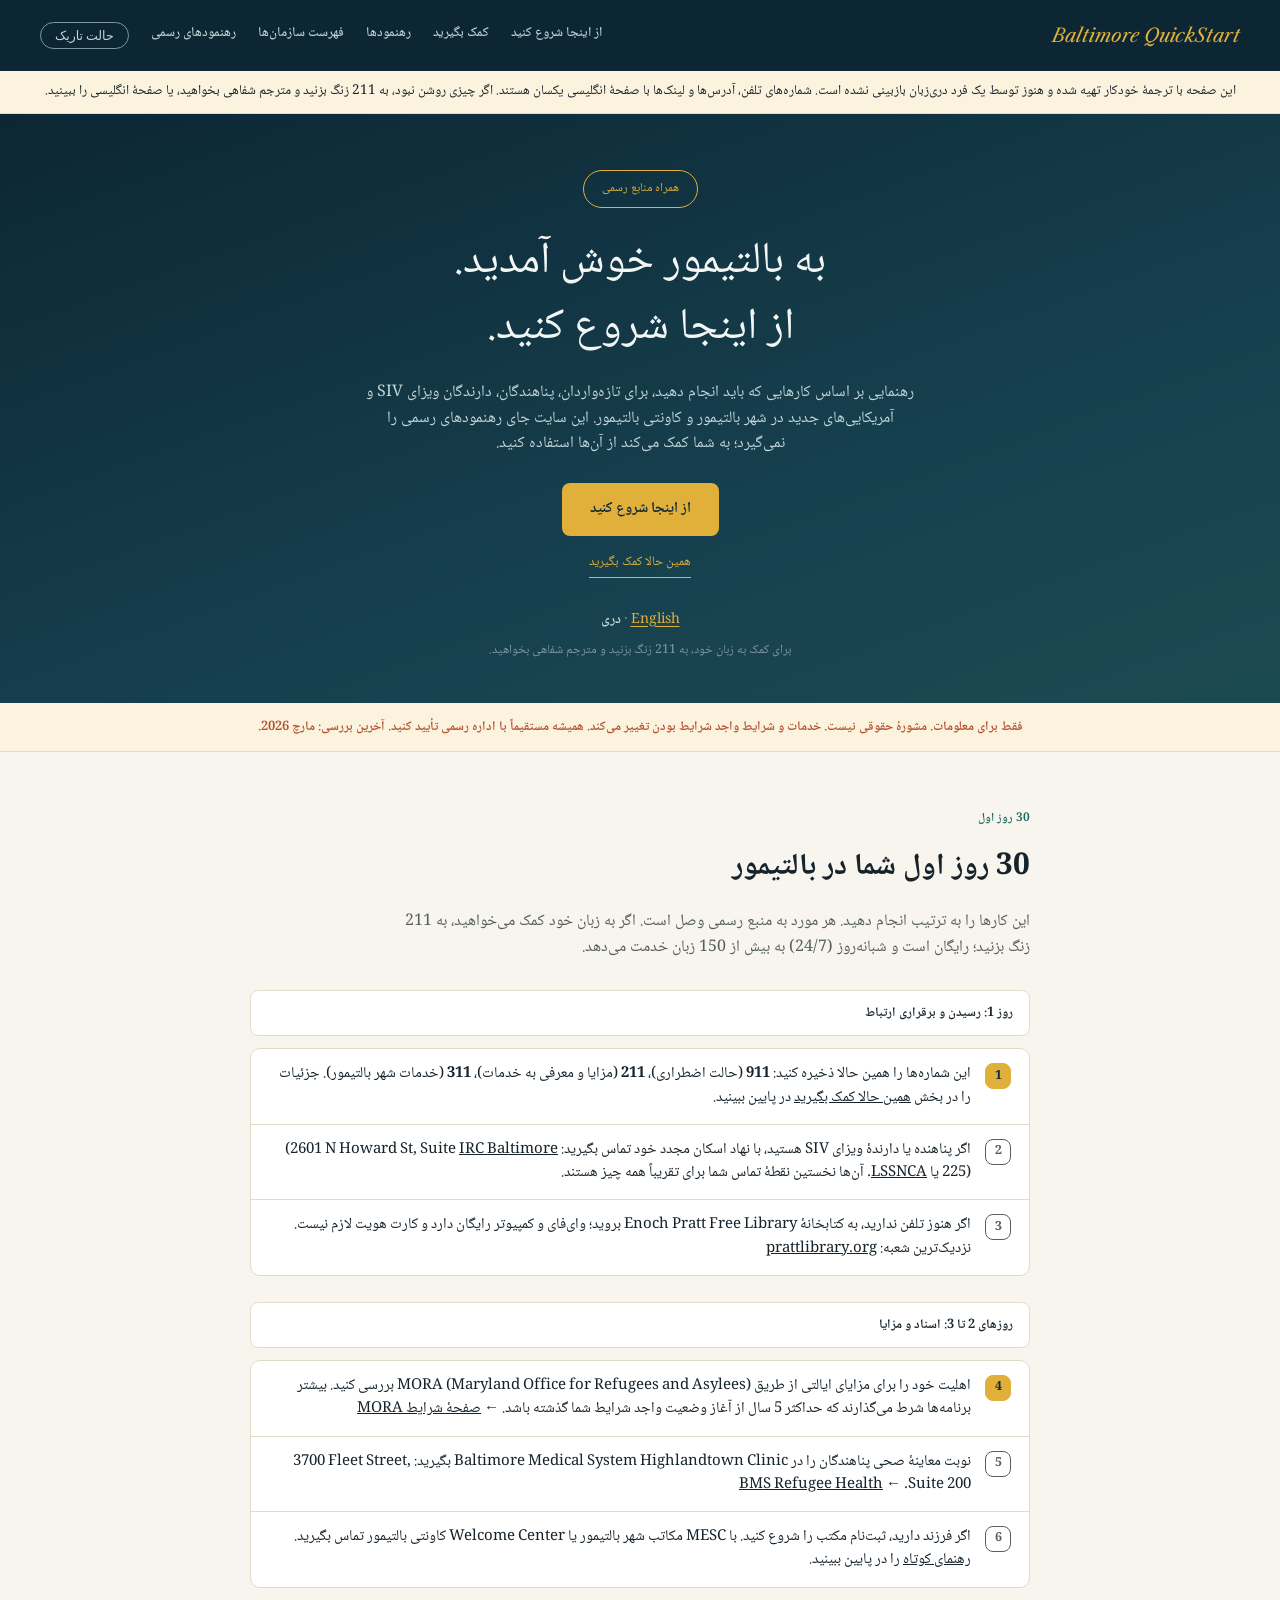
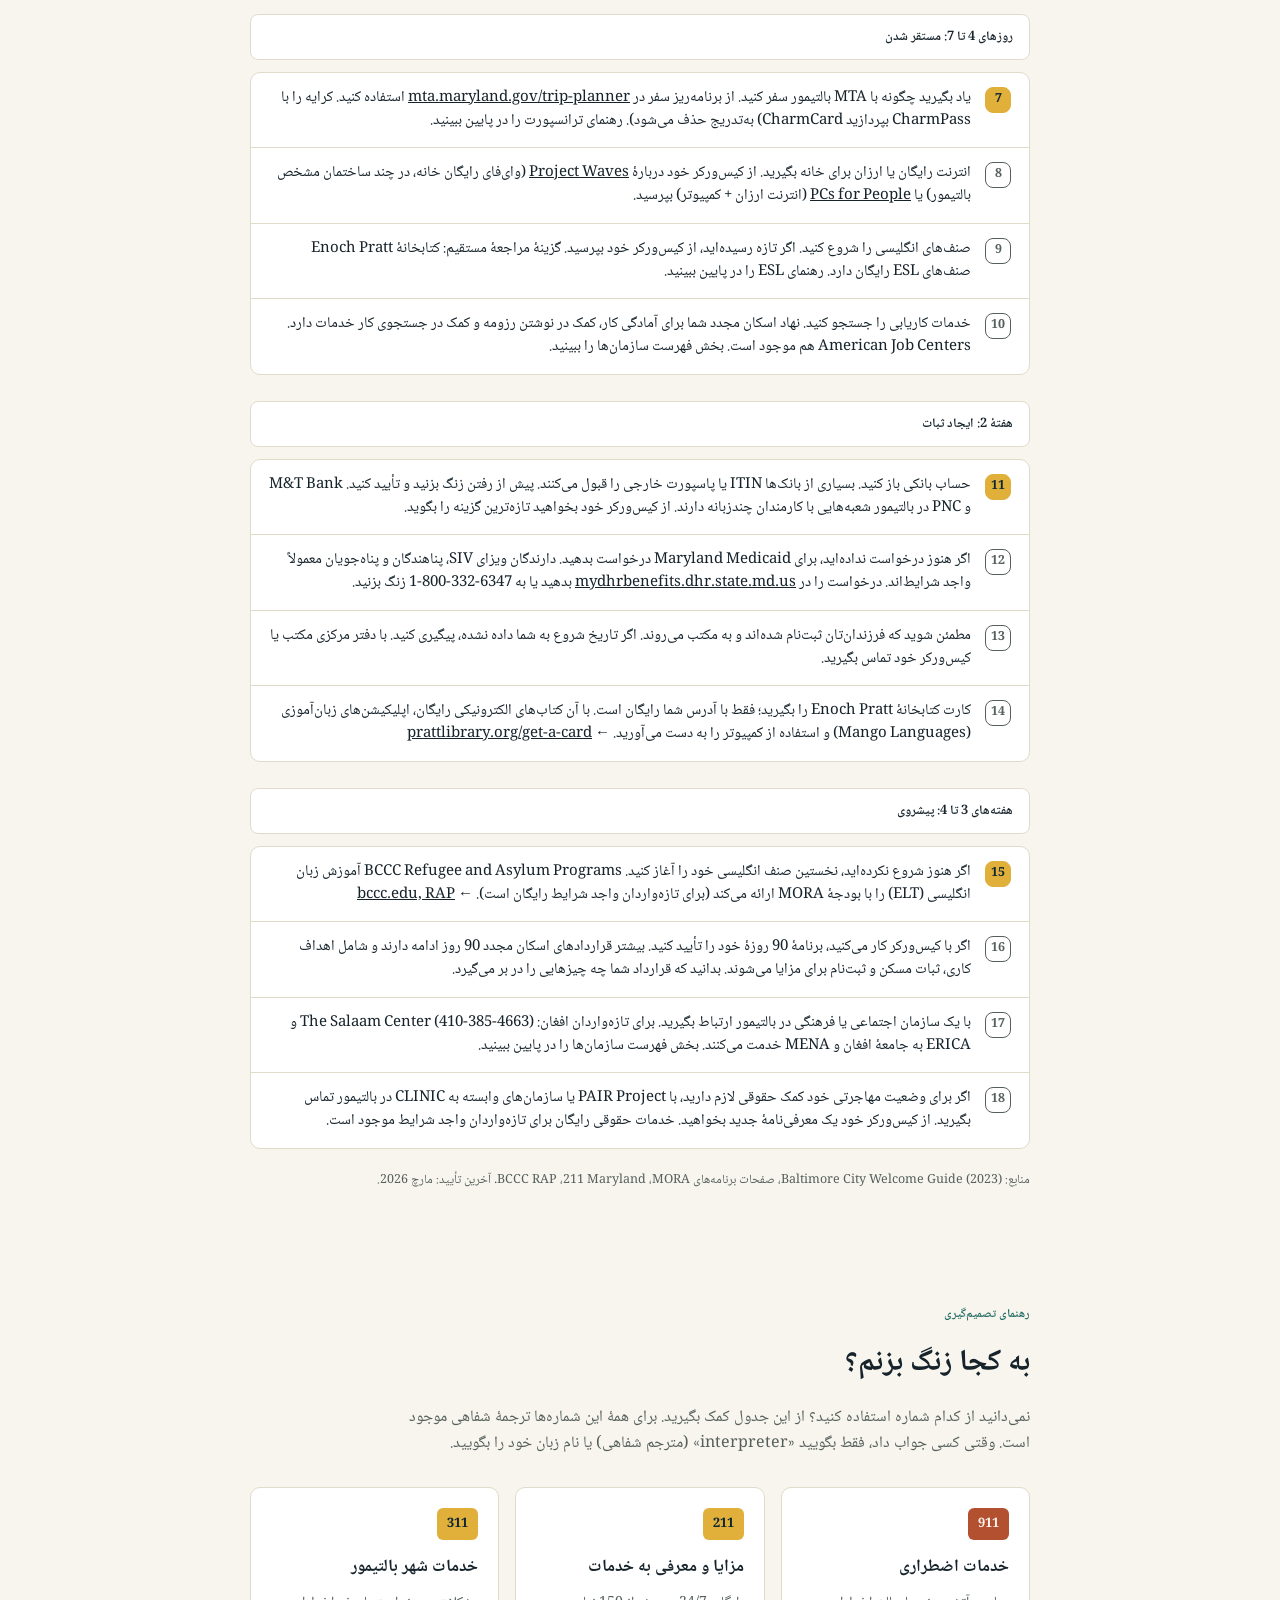
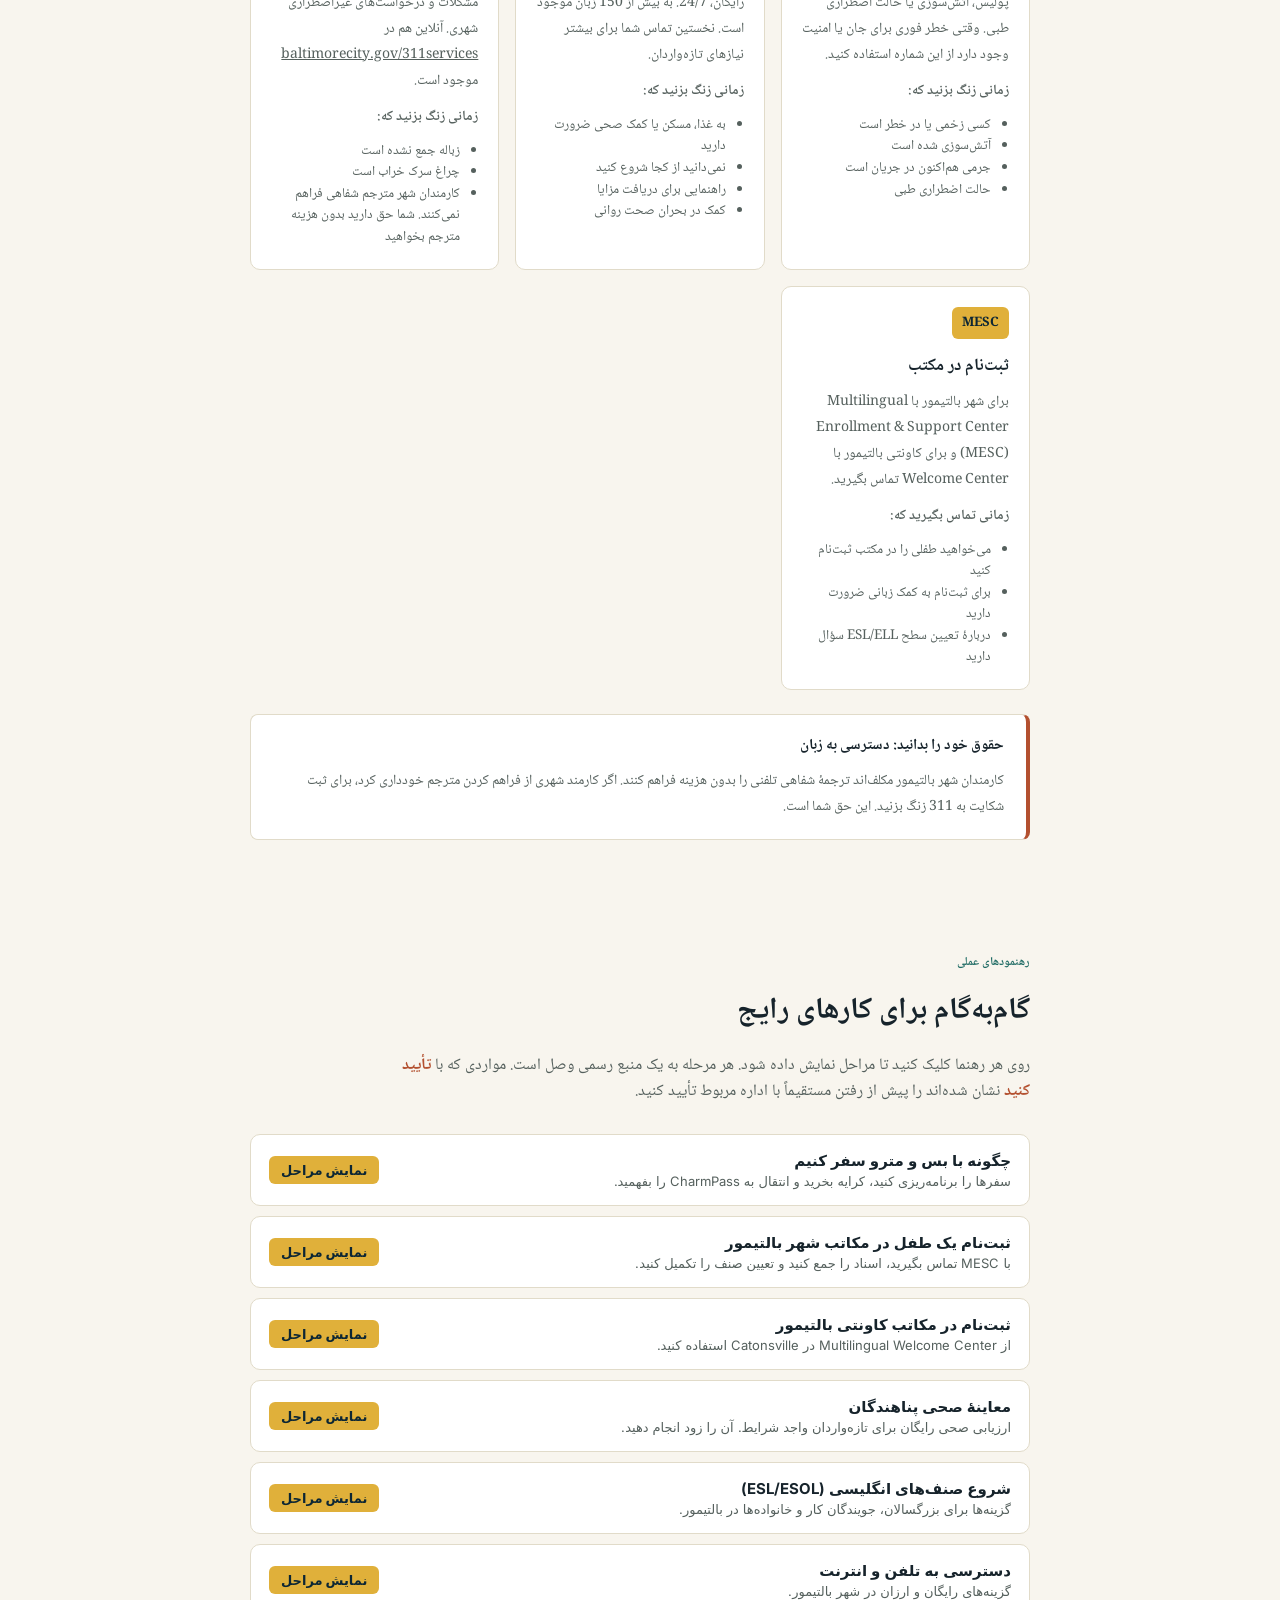
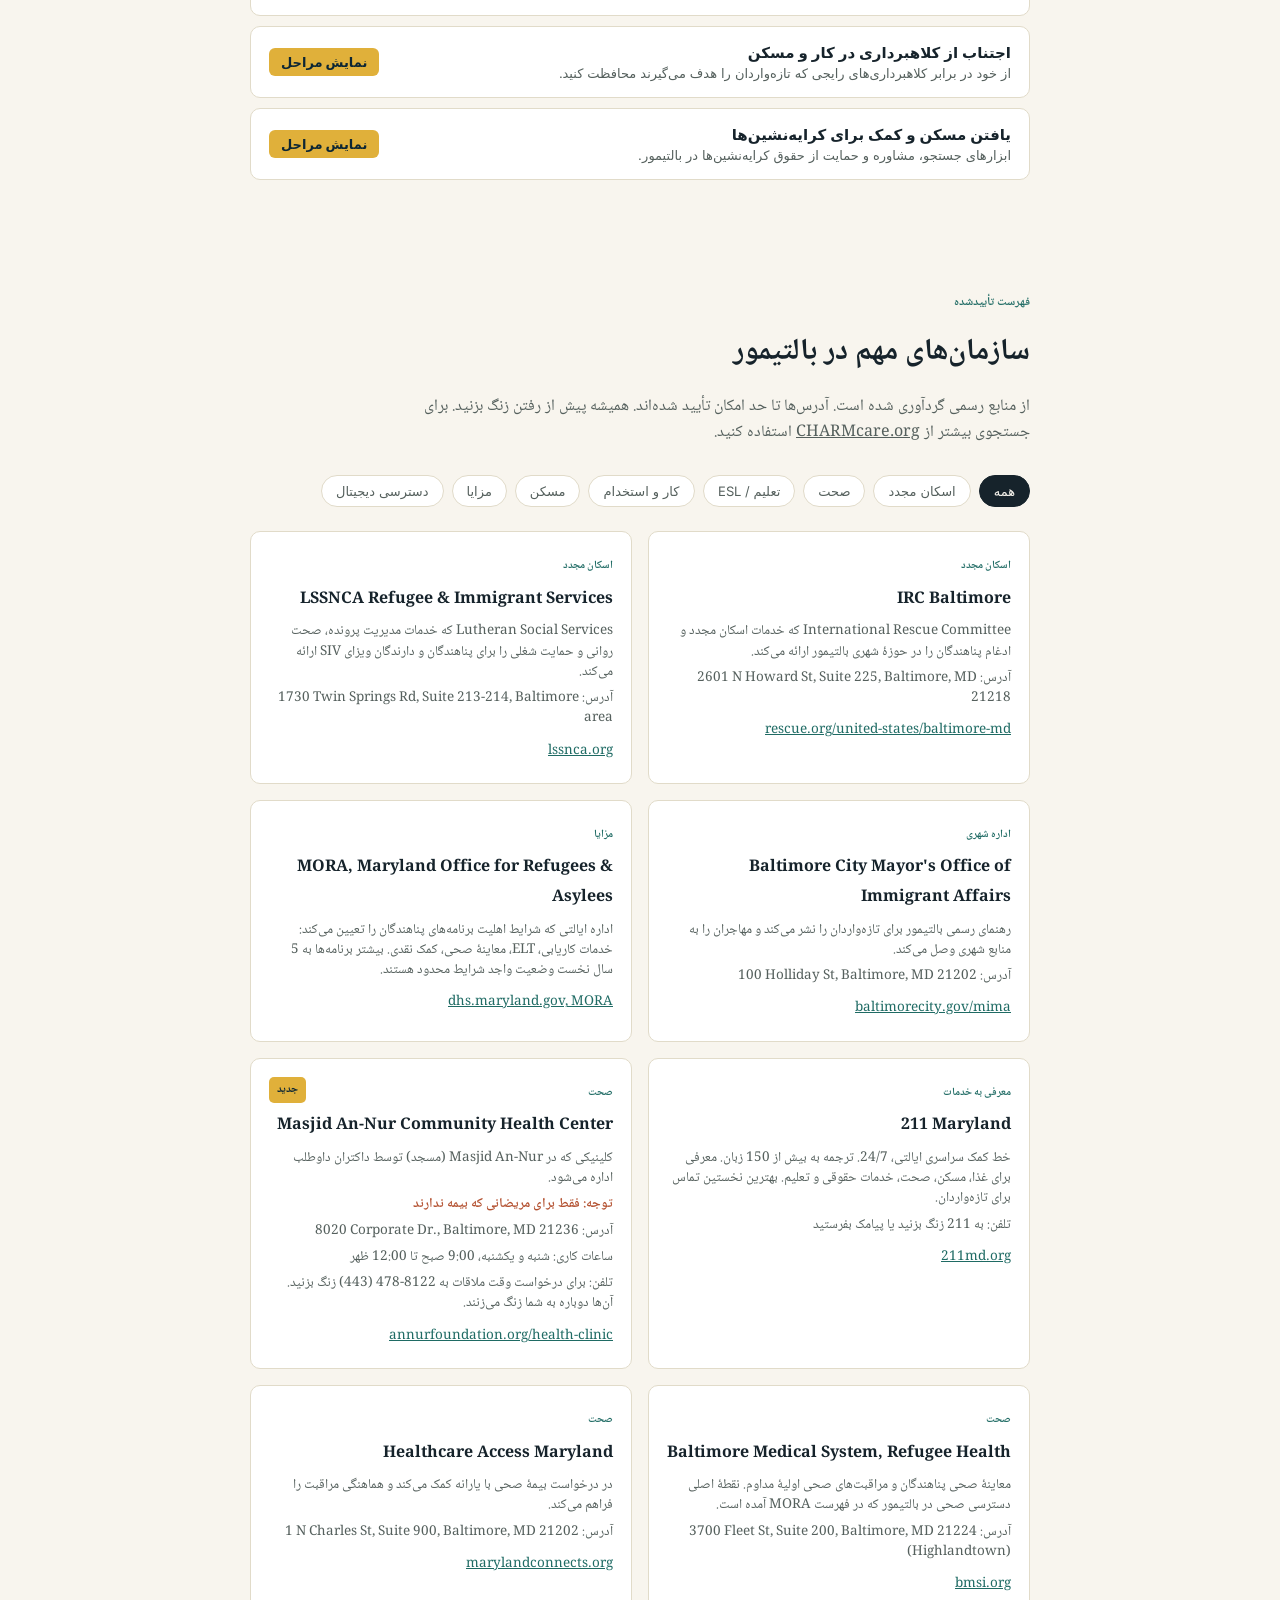
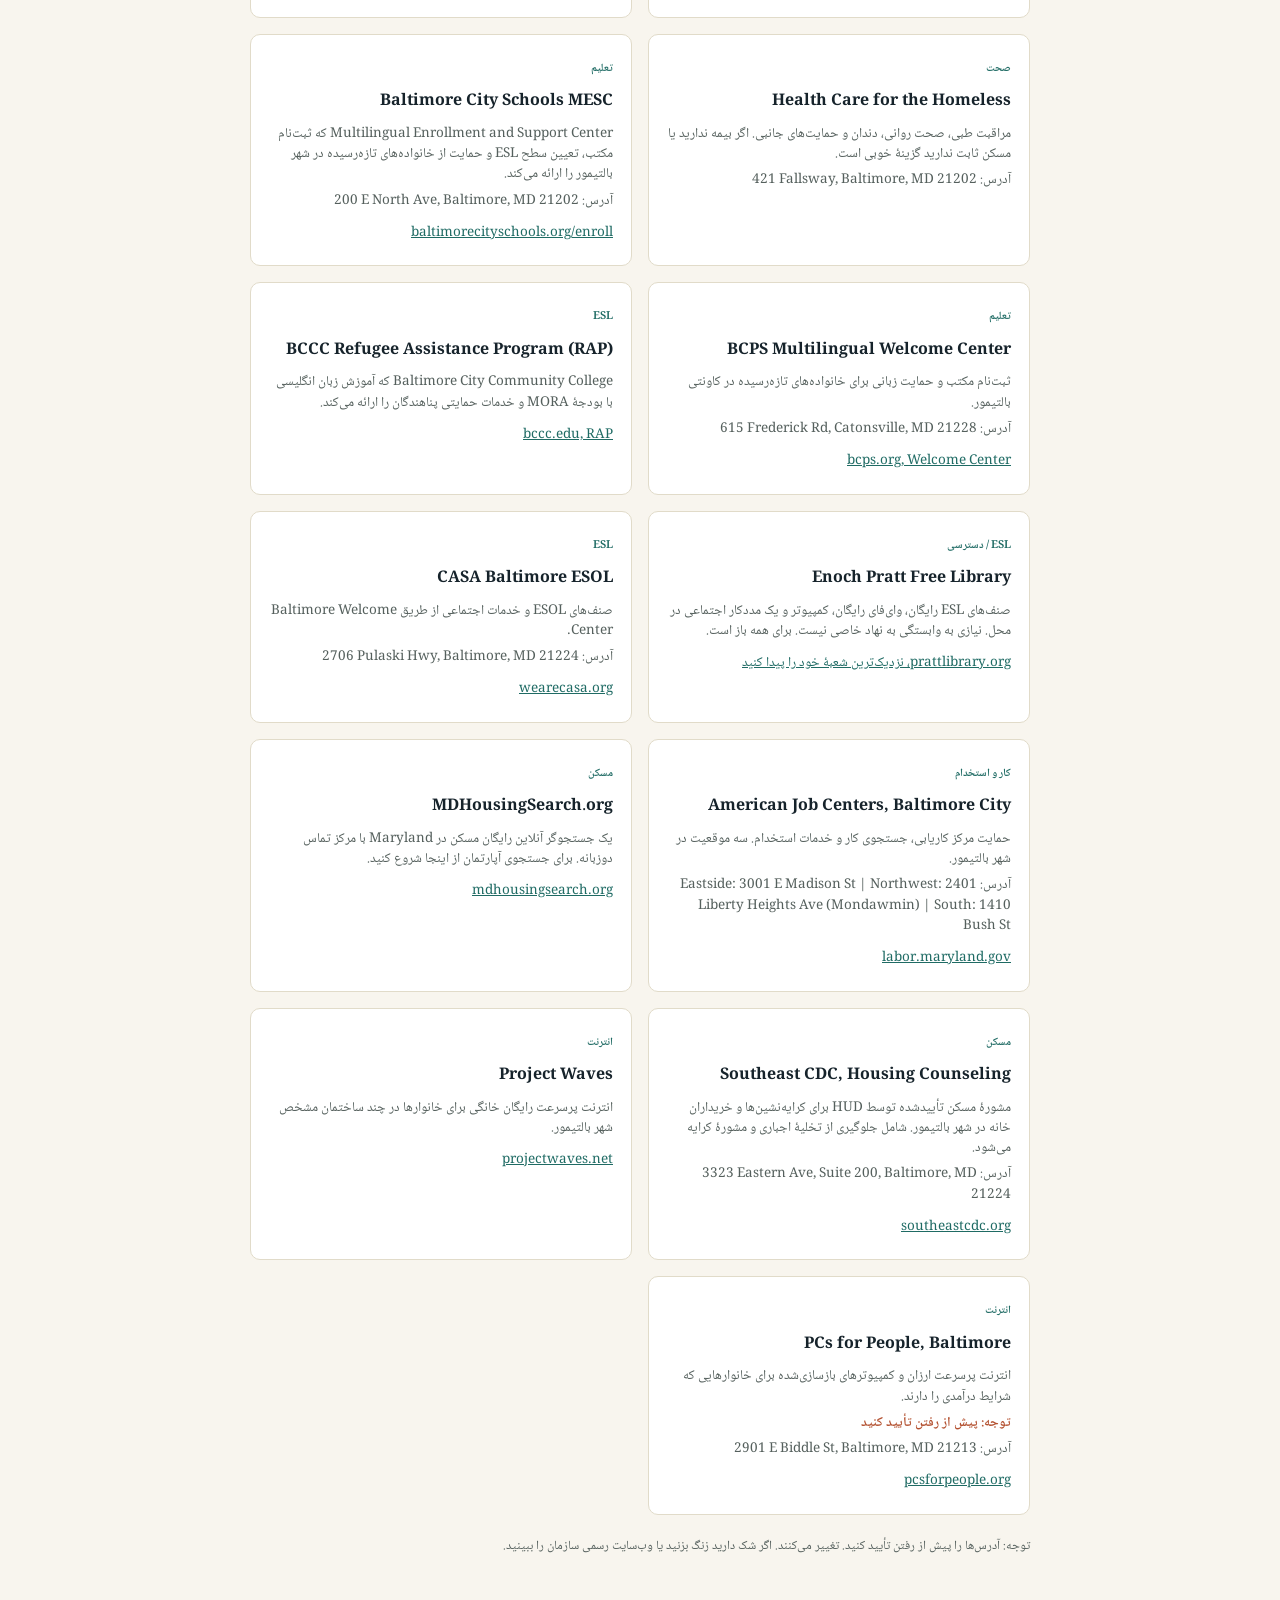
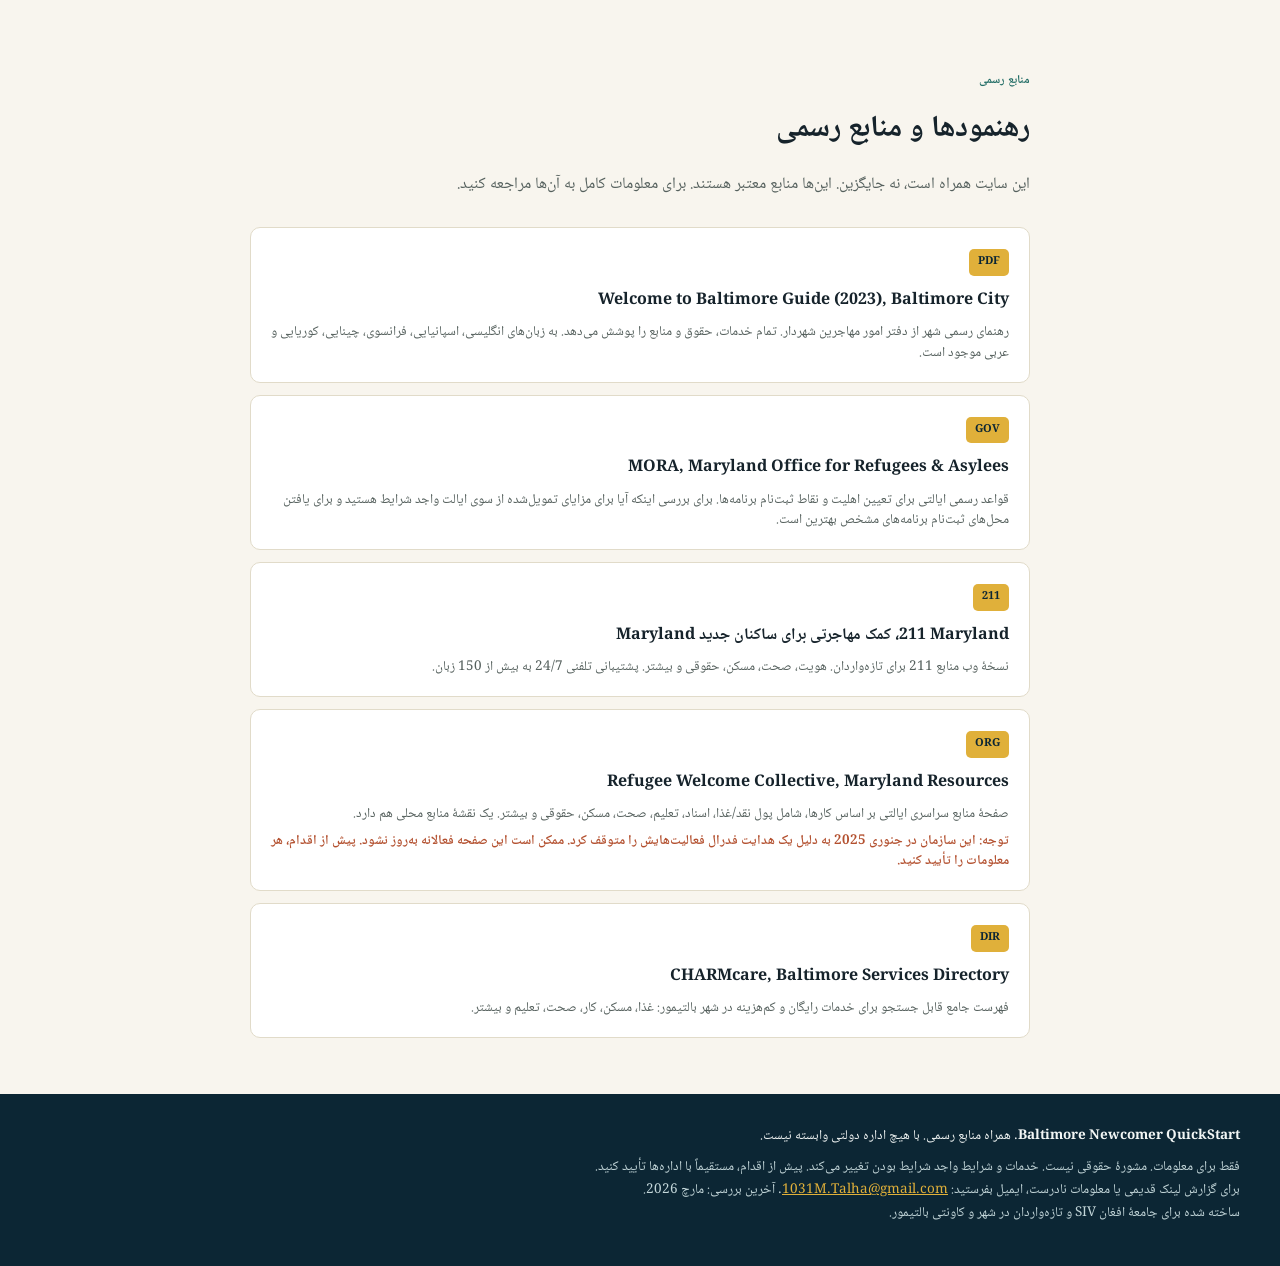
==== fa/index.html @ ac71df2b "Add build-time translation pipeline and Dari (fa) page The live site has had no working language swi" ====
<!DOCTYPE html>

<html data-dark-label="حالت تاریک" data-hide-steps="پنهان کردن مراحل" data-light-label="حالت روشن" data-show-steps="نمایش مراحل" dir="rtl" lang="fa-AF">
<head>
<meta charset="utf-8"/>
<meta content="width=device-width, initial-scale=1" name="viewport"/>
<title>Baltimore Newcomer QuickStart: رهنمای پناهندگان و تازه‌واردان در بالتیمور</title>
<link href="https://fonts.googleapis.com" rel="preconnect"/>
<link crossorigin="" href="https://fonts.gstatic.com" rel="preconnect"/>
<link href="https://fonts.googleapis.com/css2?family=Libre+Caslon+Text:ital@0;1&amp;family=Inter:wght@400;500;600;700&amp;display=swap" rel="stylesheet"/>
<link href="../styles.css" rel="stylesheet"/>
<!-- i18n:alternates:start -->


<!-- i18n:alternates:end -->
<script>
    (function () {
      var stored = localStorage.getItem('theme');
      var theme = stored || (window.matchMedia('(prefers-color-scheme: dark)').matches ? 'dark' : 'light');
      if (theme === 'dark') {
        document.documentElement.setAttribute('data-theme', 'dark');
      }
    })();
  </script>
<link href="https://fonts.googleapis.com/css2?family=Noto+Naskh+Arabic:wght@400;600;700&amp;display=swap" rel="stylesheet"/> <link href="../" hreflang="en" rel="alternate"/>
<link href="../fa/" hreflang="fa-AF" rel="alternate"/></head>
<body>
<header class="site-header">
<a class="brand" href="#top"><bdi dir="ltr">Baltimore QuickStart</bdi></a>
<nav class="site-nav">
<a href="#first-30-days">از اینجا شروع کنید</a>
<a href="#get-help">کمک بگیرید</a>
<a href="#guides">رهنمودها</a>
<a href="#directory">فهرست سازمان‌ها</a>
<a href="#official">رهنمودهای رسمی</a>
<button aria-pressed="false" class="theme-toggle" id="theme-toggle" type="button">حالت تاریک</button>
</nav>
</header><p class="translation-notice" role="note">این صفحه با ترجمهٔ خودکار تهیه شده و هنوز توسط یک فرد دری‌زبان بازبینی نشده است. شماره‌های تلفن، آدرس‌ها و لینک‌ها با صفحهٔ انگلیسی یکسان هستند. اگر چیزی روشن نبود، به <bdi dir="ltr">211</bdi> زنگ بزنید و مترجم شفاهی بخواهید، یا صفحهٔ انگلیسی را ببینید.</p>
<main id="top">
<section class="hero" id="start-here">
<p class="eyebrow-badge">همراه منابع رسمی</p>
<h1>به بالتیمور خوش آمدید.<br/>از اینجا شروع کنید.</h1>
<p class="hero-sub">رهنمایی بر اساس کارهایی که باید انجام دهید، برای تازه‌واردان، پناهندگان، دارندگان ویزای <bdi dir="ltr">SIV</bdi> و آمریکایی‌های جدید در شهر بالتیمور و کاونتی بالتیمور. این سایت جای رهنمودهای رسمی را نمی‌گیرد؛ به شما کمک می‌کند از آن‌ها استفاده کنید.</p>
<a class="cta-primary" href="#first-30-days">از اینجا شروع کنید</a>
<br/>
<a class="cta-link" href="#get-help">همین حالا کمک بگیرید</a>
<!-- i18n:langs:start -->
<p class="hero-langs"><span class="lang-links"><a href="../" hreflang="en" lang="en"><bdi dir="ltr">English</bdi></a> · <span aria-current="true" lang="fa-AF">دری</span></span><br/>برای کمک به زبان خود، به <bdi dir="ltr">211</bdi> زنگ بزنید و مترجم شفاهی بخواهید.</p>
<!-- i18n:langs:end -->
</section>
<p class="disclaimer-bar">فقط برای معلومات. مشورهٔ حقوقی نیست. خدمات و شرایط واجد شرایط بودن تغییر می‌کند. همیشه مستقیماً با اداره رسمی تأیید کنید. آخرین بررسی: مارچ <bdi dir="ltr">2026</bdi>.</p>
<section class="content-section" id="first-30-days">
<p class="eyebrow-label"><bdi dir="ltr">30</bdi> روز اول</p>
<h2><bdi dir="ltr">30</bdi> روز اول شما در بالتیمور</h2>
<p class="section-intro">این کارها را به ترتیب انجام دهید. هر مورد به منبع رسمی وصل است. اگر به زبان خود کمک می‌خواهید، به <bdi dir="ltr">211</bdi> زنگ بزنید؛ رایگان است و شبانه‌روز <bdi dir="ltr">(24/7)</bdi> به بیش از <bdi dir="ltr">150</bdi> زبان خدمت می‌دهد.</p>
<h3 class="day-group">روز <bdi dir="ltr">1</bdi>: رسیدن و برقراری ارتباط</h3>
<ol class="day-list">
<li class="day-item"><span class="day-marker lead"><bdi dir="ltr">1</bdi></span><span class="day-text">این شماره‌ها را همین حالا ذخیره کنید: <strong><bdi dir="ltr">911</bdi></strong> (حالت اضطراری)، <strong><bdi dir="ltr">211</bdi></strong> (مزایا و معرفی به خدمات)، <strong><bdi dir="ltr">311</bdi></strong> (خدمات شهر بالتیمور). جزئیات را در بخش <a href="#get-help">همین حالا کمک بگیرید</a> در پایین ببینید.</span></li>
<li class="day-item"><span class="day-marker"><bdi dir="ltr">2</bdi></span><span class="day-text">اگر پناهنده یا دارندهٔ ویزای <bdi dir="ltr">SIV</bdi> هستید، با نهاد اسکان مجدد خود تماس بگیرید: <a href="https://www.rescue.org/united-states/baltimore-md"><bdi dir="ltr">IRC Baltimore</bdi></a> <bdi dir="ltr">(2601 N Howard St, Suite 225)</bdi> یا <a href="https://lssnca.org/programs/refugee-and-immigrant-services/refugee-immigrant.html"><bdi dir="ltr">LSSNCA</bdi></a>. آن‌ها نخستین نقطهٔ تماس شما برای تقریباً همه چیز هستند.</span></li>
<li class="day-item"><span class="day-marker"><bdi dir="ltr">3</bdi></span><span class="day-text">اگر هنوز تلفن ندارید، به کتابخانهٔ <bdi dir="ltr">Enoch Pratt Free Library</bdi> بروید؛ وای‌فای و کمپیوتر رایگان دارد و کارت هویت لازم نیست. نزدیک‌ترین شعبه: <a href="https://www.prattlibrary.org"><bdi dir="ltr">prattlibrary.org</bdi></a></span></li>
</ol>
<h3 class="day-group">روزهای <bdi dir="ltr">2</bdi> تا <bdi dir="ltr">3</bdi>: اسناد و مزایا</h3>
<ol class="day-list" start="4">
<li class="day-item"><span class="day-marker lead"><bdi dir="ltr">4</bdi></span><span class="day-text">اهلیت خود را برای مزایای ایالتی از طریق <bdi dir="ltr">MORA (Maryland Office for Refugees and Asylees)</bdi> بررسی کنید. بیشتر برنامه‌ها شرط می‌گذارند که حداکثر <bdi dir="ltr">5</bdi> سال از آغاز وضعیت واجد شرایط شما گذشته باشد. ← <a href="https://dhs.maryland.gov/maryland-office-for-refugees-and-asylees/who-is-eligible-for-benefits/">صفحهٔ شرایط <bdi dir="ltr">MORA</bdi></a></span></li>
<li class="day-item"><span class="day-marker"><bdi dir="ltr">5</bdi></span><span class="day-text">نوبت معاینهٔ صحی پناهندگان را در <bdi dir="ltr">Baltimore Medical System Highlandtown Clinic</bdi> بگیرید: <bdi dir="ltr">3700 Fleet Street, Suite 200</bdi>. ← <a href="https://bmsi.org/our-programs/the-refugee-health-program/"><bdi dir="ltr">BMS Refugee Health</bdi></a></span></li>
<li class="day-item"><span class="day-marker"><bdi dir="ltr">6</bdi></span><span class="day-text">اگر فرزند دارید، ثبت‌نام مکتب را شروع کنید. با <bdi dir="ltr">MESC</bdi> مکاتب شهر بالتیمور یا <bdi dir="ltr">Welcome Center</bdi> کاونتی بالتیمور تماس بگیرید. <a href="#guides">رهنمای کوتاه</a> را در پایین ببینید.</span></li>
</ol>
<h3 class="day-group">روزهای <bdi dir="ltr">4</bdi> تا <bdi dir="ltr">7</bdi>: مستقر شدن</h3>
<ol class="day-list" start="7">
<li class="day-item"><span class="day-marker lead"><bdi dir="ltr">7</bdi></span><span class="day-text">یاد بگیرید چگونه با <bdi dir="ltr">MTA</bdi> بالتیمور سفر کنید. از برنامه‌ریز سفر در <a href="https://www.mta.maryland.gov/trip-planner"><bdi dir="ltr">mta.maryland.gov/trip-planner</bdi></a> استفاده کنید. کرایه را با <bdi dir="ltr">CharmPass</bdi> بپردازید <bdi dir="ltr">(CharmCard</bdi> به‌تدریج حذف می‌شود). رهنمای ترانسپورت را در پایین ببینید.</span></li>
<li class="day-item"><span class="day-marker"><bdi dir="ltr">8</bdi></span><span class="day-text">انترنت رایگان یا ارزان برای خانه بگیرید. از کیس‌ورکر خود دربارهٔ <a href="https://www.projectwaves.net"><bdi dir="ltr">Project Waves</bdi></a> (وای‌فای رایگان خانه، در چند ساختمان مشخص بالتیمور) یا <a href="https://www.pcsforpeople.org/locations/baltimore/"><bdi dir="ltr">PCs for People</bdi></a> (انترنت ارزان + کمپیوتر) بپرسید.</span></li>
<li class="day-item"><span class="day-marker"><bdi dir="ltr">9</bdi></span><span class="day-text">صنف‌های انگلیسی را شروع کنید. اگر تازه رسیده‌اید، از کیس‌ورکر خود بپرسید. گزینهٔ مراجعهٔ مستقیم: کتابخانهٔ <bdi dir="ltr">Enoch Pratt</bdi> صنف‌های <bdi dir="ltr">ESL</bdi> رایگان دارد. رهنمای <bdi dir="ltr">ESL</bdi> را در پایین ببینید.</span></li>
<li class="day-item"><span class="day-marker"><bdi dir="ltr">10</bdi></span><span class="day-text">خدمات کاریابی را جستجو کنید. نهاد اسکان مجدد شما برای آمادگی کار، کمک در نوشتن رزومه و کمک در جستجوی کار خدمات دارد. <bdi dir="ltr">American Job Centers</bdi> هم موجود است. بخش فهرست سازمان‌ها را ببینید.</span></li>
</ol>
<h3 class="day-group">هفتهٔ <bdi dir="ltr">2</bdi>: ایجاد ثبات</h3>
<ol class="day-list" start="11">
<li class="day-item"><span class="day-marker lead"><bdi dir="ltr">11</bdi></span><span class="day-text">حساب بانکی باز کنید. بسیاری از بانک‌ها <bdi dir="ltr">ITIN</bdi> یا پاسپورت خارجی را قبول می‌کنند. پیش از رفتن زنگ بزنید و تأیید کنید. <bdi dir="ltr">M&amp;T Bank</bdi> و <bdi dir="ltr">PNC</bdi> در بالتیمور شعبه‌هایی با کارمندان چندزبانه دارند. از کیس‌ورکر خود بخواهید تازه‌ترین گزینه را بگوید.</span></li>
<li class="day-item"><span class="day-marker"><bdi dir="ltr">12</bdi></span><span class="day-text">اگر هنوز درخواست نداده‌اید، برای <bdi dir="ltr">Maryland Medicaid</bdi> درخواست بدهید. دارندگان ویزای <bdi dir="ltr">SIV</bdi>، پناهندگان و پناه‌جویان معمولاً واجد شرایط‌اند. درخواست را در <a href="https://mydhrbenefits.dhr.state.md.us"><bdi dir="ltr">mydhrbenefits.dhr.state.md.us</bdi></a> بدهید یا به <bdi dir="ltr" style="white-space:nowrap">1-800-332-6347</bdi> زنگ بزنید.</span></li>
<li class="day-item"><span class="day-marker"><bdi dir="ltr">13</bdi></span><span class="day-text">مطمئن شوید که فرزندان‌تان ثبت‌نام شده‌اند و به مکتب می‌روند. اگر تاریخ شروع به شما داده نشده، پیگیری کنید. با دفتر مرکزی مکتب یا کیس‌ورکر خود تماس بگیرید.</span></li>
<li class="day-item"><span class="day-marker"><bdi dir="ltr">14</bdi></span><span class="day-text">کارت کتابخانهٔ <bdi dir="ltr">Enoch Pratt</bdi> را بگیرید؛ فقط با آدرس شما رایگان است. با آن کتاب‌های الکترونیکی رایگان، اپلیکیشن‌های زبان‌آموزی <bdi dir="ltr">(Mango Languages)</bdi> و استفاده از کمپیوتر را به دست می‌آورید. ← <a href="https://www.prattlibrary.org/get-a-card"><bdi dir="ltr">prattlibrary.org/get-a-card</bdi></a></span></li>
</ol>
<h3 class="day-group">هفته‌های <bdi dir="ltr">3</bdi> تا <bdi dir="ltr">4</bdi>: پیشروی</h3>
<ol class="day-list" start="15">
<li class="day-item"><span class="day-marker lead"><bdi dir="ltr">15</bdi></span><span class="day-text">اگر هنوز شروع نکرده‌اید، نخستین صنف انگلیسی خود را آغاز کنید. <bdi dir="ltr">BCCC Refugee and Asylum Programs</bdi> آموزش زبان انگلیسی <bdi dir="ltr">(ELT)</bdi> را با بودجهٔ <bdi dir="ltr">MORA</bdi> ارائه می‌کند (برای تازه‌واردان واجد شرایط رایگان است). ← <a href="https://www.bccc.edu/academics/english-language-services-basic-skills/refugee-assistance-program-rap"><bdi dir="ltr">bccc.edu, RAP</bdi></a></span></li>
<li class="day-item"><span class="day-marker"><bdi dir="ltr">16</bdi></span><span class="day-text">اگر با کیس‌ورکر کار می‌کنید، برنامهٔ <bdi dir="ltr">90</bdi> روزهٔ خود را تأیید کنید. بیشتر قراردادهای اسکان مجدد <bdi dir="ltr">90</bdi> روز ادامه دارند و شامل اهداف کاری، ثبات مسکن و ثبت‌نام برای مزایا می‌شوند. بدانید که قرارداد شما چه چیزهایی را در بر می‌گیرد.</span></li>
<li class="day-item"><span class="day-marker"><bdi dir="ltr">17</bdi></span><span class="day-text">با یک سازمان اجتماعی یا فرهنگی در بالتیمور ارتباط بگیرید. برای تازه‌واردان افغان: <bdi dir="ltr">The Salaam Center (410-385-4663)</bdi> و <bdi dir="ltr">ERICA</bdi> به جامعهٔ افغان و <bdi dir="ltr">MENA</bdi> خدمت می‌کنند. بخش فهرست سازمان‌ها را در پایین ببینید.</span></li>
<li class="day-item"><span class="day-marker"><bdi dir="ltr">18</bdi></span><span class="day-text">اگر برای وضعیت مهاجرتی خود کمک حقوقی لازم دارید، با <bdi dir="ltr">PAIR Project</bdi> یا سازمان‌های وابسته به <bdi dir="ltr">CLINIC</bdi> در بالتیمور تماس بگیرید. از کیس‌ورکر خود یک معرفی‌نامهٔ جدید بخواهید. خدمات حقوقی رایگان برای تازه‌واردان واجد شرایط موجود است.</span></li>
</ol>
<p class="section-sources">منابع: <bdi dir="ltr">Baltimore City Welcome Guide (2023)</bdi>، صفحات برنامه‌های <bdi dir="ltr">MORA</bdi>، <bdi dir="ltr">211 Maryland</bdi>، <bdi dir="ltr">BCCC RAP</bdi>. آخرین تأیید: مارچ <bdi dir="ltr">2026</bdi>.</p>
</section>
<section class="content-section" id="get-help">
<p class="eyebrow-label">رهنمای تصمیم‌گیری</p>
<h2>به کجا زنگ بزنم؟</h2>
<p class="section-intro">نمی‌دانید از کدام شماره استفاده کنید؟ از این جدول کمک بگیرید. برای همهٔ این شماره‌ها ترجمهٔ شفاهی موجود است. وقتی کسی جواب داد، فقط بگویید «<bdi dir="ltr">interpreter</bdi>» (مترجم شفاهی) یا نام زبان خود را بگویید.</p>
<div class="decision-grid">
<div class="decision-card urgent">
<span class="decision-number"><bdi dir="ltr">911</bdi></span>
<h3>خدمات اضطراری</h3>
<p>پولیس، آتش‌سوزی یا حالت اضطراری طبی. وقتی خطر فوری برای جان یا امنیت وجود دارد از این شماره استفاده کنید.</p>
<p class="decision-when">زمانی زنگ بزنید که:</p>
<ul>
<li>کسی زخمی یا در خطر است</li>
<li>آتش‌سوزی شده است</li>
<li>جرمی هم‌اکنون در جریان است</li>
<li>حالت اضطراری طبی</li>
</ul>
</div>
<div class="decision-card">
<span class="decision-number"><bdi dir="ltr">211</bdi></span>
<h3>مزایا و معرفی به خدمات</h3>
<p>رایگان، <bdi dir="ltr">24/7</bdi>. به بیش از <bdi dir="ltr">150</bdi> زبان موجود است. نخستین تماس شما برای بیشتر نیازهای تازه‌واردان.</p>
<p class="decision-when">زمانی زنگ بزنید که:</p>
<ul>
<li>به غذا، مسکن یا کمک صحی ضرورت دارید</li>
<li>نمی‌دانید از کجا شروع کنید</li>
<li>راهنمایی برای دریافت مزایا</li>
<li>کمک در بحران صحت روانی</li>
</ul>
</div>
<div class="decision-card">
<span class="decision-number"><bdi dir="ltr">311</bdi></span>
<h3>خدمات شهر بالتیمور</h3>
<p>مشکلات و درخواست‌های غیراضطراری شهری. آنلاین هم در <a href="https://www.baltimorecity.gov/311services"><bdi dir="ltr">baltimorecity.gov/311services</bdi></a> موجود است.</p>
<p class="decision-when">زمانی زنگ بزنید که:</p>
<ul>
<li>زباله جمع نشده است</li>
<li>چراغ سرک خراب است</li>
<li>کارمندان شهر مترجم شفاهی فراهم نمی‌کنند. شما حق دارید بدون هزینه مترجم بخواهید</li>
</ul>
</div>
<div class="decision-card">
<span class="decision-label"><bdi dir="ltr">MESC</bdi></span>
<h3>ثبت‌نام در مکتب</h3>
<p>برای شهر بالتیمور با <bdi dir="ltr">Multilingual Enrollment &amp; Support Center (MESC)</bdi> و برای کاونتی بالتیمور با <bdi dir="ltr">Welcome Center</bdi> تماس بگیرید.</p>
<p class="decision-when">زمانی تماس بگیرید که:</p>
<ul>
<li>می‌خواهید طفلی را در مکتب ثبت‌نام کنید</li>
<li>برای ثبت‌نام به کمک زبانی ضرورت دارید</li>
<li>دربارهٔ تعیین سطح <bdi dir="ltr">ESL/ELL</bdi> سؤال دارید</li>
</ul>
</div>
</div>
<div class="rights-callout">
<h3>حقوق خود را بدانید: دسترسی به زبان</h3>
<p>کارمندان شهر بالتیمور مکلف‌اند ترجمهٔ شفاهی تلفنی را بدون هزینه فراهم کنند. اگر کارمند شهری از فراهم کردن مترجم خودداری کرد، برای ثبت شکایت به <bdi dir="ltr">311</bdi> زنگ بزنید. این حق شما است.</p>
</div>
</section>
<section class="content-section" id="guides">
<p class="eyebrow-label">رهنمودهای عملی</p>
<h2>گام‌به‌گام برای کارهای رایج</h2>
<p class="section-intro">روی هر رهنما کلیک کنید تا مراحل نمایش داده شود. هر مرحله به یک منبع رسمی وصل است. مواردی که با <strong class="verify-flag">تأیید کنید</strong> نشان شده‌اند را پیش از رفتن مستقیماً با اداره مربوط تأیید کنید.</p>
<div class="guide-list">
<div class="guide" data-guide="">
<button class="guide-toggle" type="button">
<span>
<strong>چگونه با بس و مترو سفر کنیم</strong>
<small>سفرها را برنامه‌ریزی کنید، کرایه بخرید و انتقال به <bdi dir="ltr">CharmPass</bdi> را بفهمید.</small>
</span>
<span class="guide-toggle-label">نمایش مراحل</span>
</button>
<ol class="guide-steps">
<li>سفر خود را با <a href="https://www.mta.maryland.gov/trip-planner"><bdi dir="ltr">MTA Trip Planner</bdi></a> در <bdi dir="ltr">mta.maryland.gov/trip-planner</bdi> برنامه‌ریزی کنید. آدرس شروع و پایان را وارد کنید.</li>
<li>با <bdi dir="ltr">CharmPass</bdi> کرایه بپردازید. <bdi dir="ltr">CharmCard</bdi> به‌تدریج حذف می‌شود. <bdi dir="ltr">CharmPass</bdi> را در تلفن خود بارگیری کنید یا از محل‌های ترانسپورتی بخرید. کرایه‌های فعلی را در <a href="https://www.mta.maryland.gov"><bdi dir="ltr">mta.maryland.gov</bdi></a> <strong class="verify-flag">تأیید کنید</strong>.</li>
<li>اگر برای استفاده از اپلیکیشن کمک می‌خواهید، در یکی از شعبه‌های کتابخانهٔ <bdi dir="ltr">Enoch Pratt</bdi> بپرسید. کارمندان می‌توانند کمک کنند.</li>
<li>برای نیازهای دسترسی یا خدمات ترانسپورتی ویژهٔ معلولین، از طریق وب‌سایت‌شان مستقیماً با <bdi dir="ltr">MTA</bdi> تماس بگیرید.</li>
</ol>
</div>
<div class="guide" data-guide="">
<button class="guide-toggle" type="button">
<span>
<strong>ثبت‌نام یک طفل در مکاتب شهر بالتیمور</strong>
<small>با <bdi dir="ltr">MESC</bdi> تماس بگیرید، اسناد را جمع کنید و تعیین صنف را تکمیل کنید.</small>
</span>
<span class="guide-toggle-label">نمایش مراحل</span>
</button>
<ol class="guide-steps">
<li>به <bdi dir="ltr">Multilingual Enrollment and Support Center (MESC)</bdi> در <bdi dir="ltr">200 E North Ave, Baltimore, MD 21202</bdi> بروید. یا آنلاین شروع کنید: <a href="https://www.baltimorecityschools.org/enroll"><bdi dir="ltr">baltimorecityschools.org/enroll</bdi></a></li>
<li>همراه بیاورید: سند آدرس، سند سن (شهادت‌نامهٔ تولد یا پاسپورت)، سوابق واکسین و هر سابقهٔ تحصیلی قبلی. پیش از رفتن، فهرست فعلی اسناد لازم را <strong class="verify-flag">تأیید کنید</strong>.</li>
<li>اگر زبان مادری طفل شما انگلیسی نیست، او ارزیابی <bdi dir="ltr">ESL</bdi> می‌شود.</li>
<li>اگر مطمئن نیستید آدرس شما به کدام مکتب تعلق دارد، کارمندان <bdi dir="ltr">MESC</bdi> کمک می‌کنند. ترجمهٔ شفاهی موجود است.</li>
</ol>
</div>
<div class="guide" data-guide="">
<button class="guide-toggle" type="button">
<span>
<strong>ثبت‌نام در مکاتب کاونتی بالتیمور</strong>
<small>از <bdi dir="ltr">Multilingual Welcome Center</bdi> در <bdi dir="ltr">Catonsville</bdi> استفاده کنید.</small>
</span>
<span class="guide-toggle-label">نمایش مراحل</span>
</button>
<ol class="guide-steps">
<li>با <bdi dir="ltr">Baltimore County Multilingual Welcome Center</bdi> در <bdi dir="ltr">615 Frederick Rd, Catonsville, MD 21228</bdi> تماس بگیرید. ← <a href="https://www.bcps.org/curriculum/programsandoptions/multilingual_achievement/welcome_center">صفحهٔ <bdi dir="ltr">BCPS Welcome Center</bdi></a></li>
<li>وقت ملاقات بگیرید. ممکن است بدون وقت قبلی پذیرفته نشوید. ساعات کاری فعلی را <strong class="verify-flag">تأیید کنید</strong>.</li>
<li>همراه بیاورید: سند آدرس، سند سن، سوابق واکسین، سوابق تحصیلی قبلی.</li>
<li>برای تعیین صنف، ارزیابی انکشاف زبان انگلیسی انجام می‌شود.</li>
</ol>
</div>
<div class="guide" data-guide="">
<button class="guide-toggle" type="button">
<span>
<strong>معاینهٔ صحی پناهندگان</strong>
<small>ارزیابی صحی رایگان برای تازه‌واردان واجد شرایط. آن را زود انجام دهید.</small>
</span>
<span class="guide-toggle-label">نمایش مراحل</span>
</button>
<ol class="guide-steps">
<li>چه کسانی واجد شرایط‌اند: پناهندگان، پناه‌جویان، دارندگان ویزای <bdi dir="ltr">SIV</bdi>، پارول‌گیرندگان بشردوستانهٔ افغان و اوکراینی، ورودی‌های کوبایی/هایتی؛ <a href="https://dhs.maryland.gov/maryland-office-for-refugees-and-asylees/who-is-eligible-for-benefits/">صفحهٔ شرایط <bdi dir="ltr">MORA</bdi></a> را ببینید.</li>
<li>به <bdi dir="ltr">Baltimore Medical System, Highlandtown Healthy Living Center, 3700 Fleet Street, Suite 200, Baltimore, MD 21224</bdi> بروید.</li>
<li>برای گرفتن نوبت پیش از رفتن تماس بگیرید: <a href="https://bmsi.org/our-programs/the-refugee-health-program/"><bdi dir="ltr">bmsi.org</bdi></a>. شمارهٔ تلفن و ساعات کاری فعلی را <strong class="verify-flag">تأیید کنید</strong>.</li>
<li>اسناد مهاجرتی و هر سابقهٔ طبی که دارید را همراه بیاورید.</li>
<li>پس از معاینه، کلینیک می‌تواند شما را به مراقبت‌های صحی اولیهٔ مداوم وصل کند.</li>
<li>اگر بیمهٔ صحی خود را از دست داده‌اید، ممکن است <bdi dir="ltr">Masjid An-Nur Community Health Center</bdi> بتواند کمک کند (فقط برای مریضانی که بیمه ندارند). به <bdi dir="ltr" style="white-space:nowrap">(443) 478-8122</bdi> زنگ بزنید. ← <a href="https://annurfoundation.org/health-clinic"><bdi dir="ltr">annurfoundation.org/health-clinic</bdi></a></li>
</ol>
</div>
<div class="guide" data-guide="">
<button class="guide-toggle" type="button">
<span>
<strong>شروع صنف‌های انگلیسی <bdi dir="ltr">(ESL/ESOL)</bdi></strong>
<small>گزینه‌ها برای بزرگسالان، جویندگان کار و خانواده‌ها در بالتیمور.</small>
</span>
<span class="guide-toggle-label">نمایش مراحل</span>
</button>
<ol class="guide-steps">
<li>اگر پناهندهٔ تازه‌رسیده هستید: نخست از کیس‌ورکر خود بپرسید. آن‌ها می‌توانند شما را بدون هزینه در آموزش زبان انگلیسی <bdi dir="ltr">(ELT)</bdi> با بودجهٔ <bdi dir="ltr">MORA</bdi> ثبت‌نام کنند.</li>
<li><bdi dir="ltr">BCCC Refugee Assistance Program (RAP): Baltimore City Community College</bdi> برای پناهندگان صنف‌های <bdi dir="ltr">ESL</bdi> دارد. ← <a href="https://www.bccc.edu/academics/english-language-services-basic-skills/refugee-assistance-program-rap">صفحهٔ <bdi dir="ltr">BCCC RAP</bdi></a></li>
<li>کتابخانهٔ <bdi dir="ltr">Enoch Pratt</bdi>: صنف‌های <bdi dir="ltr">ESL</bdi> رایگان در بعضی شعبه‌ها، بدون نیاز به کیس‌ورکر. ← <a href="https://www.prattlibrary.org"><bdi dir="ltr">prattlibrary.org</bdi></a></li>
<li><bdi dir="ltr">CASA Baltimore</bdi>: صنف‌های <bdi dir="ltr">ESOL</bdi>، <bdi dir="ltr">2706 Pulaski Hwy</bdi>. ← <a href="https://wearecasa.org/esol-classes-in-baltimore/"><bdi dir="ltr">wearecasa.org</bdi></a></li>
<li><bdi dir="ltr">CCBC</bdi> (کاونتی بالتیمور): آموزش مداوم <bdi dir="ltr">ESOL</bdi>. ← <a href="https://www.ccbcmd.edu/Programs-and-Courses/Continuing-Education/Adult-Education/ESOL/index.html">صفحهٔ <bdi dir="ltr">CCBC ESOL</bdi></a></li>
</ol>
</div>
<div class="guide" data-guide="">
<button class="guide-toggle" type="button">
<span>
<strong>دسترسی به تلفن و انترنت</strong>
<small>گزینه‌های رایگان و ارزان در شهر بالتیمور.</small>
</span>
<span class="guide-toggle-label">نمایش مراحل</span>
</button>
<ol class="guide-steps">
<li>وای‌فای رایگان خانه: <bdi dir="ltr">Project Waves</bdi> در چند ساختمان مشخص شهر بالتیمور انترنت پرسرعت رایگان ارائه می‌کند. از کیس‌ورکر یا مدیر ساختمان خود بپرسید. ← <a href="https://www.projectwaves.net/waves-home-internet"><bdi dir="ltr">Project Waves</bdi></a></li>
<li>انترنت ارزان + کمپیوتر: <bdi dir="ltr">PCs for People</bdi>، <bdi dir="ltr">2901 E Biddle St, Baltimore</bdi>. ساعات مراجعهٔ مستقیم فعلی را <strong class="verify-flag">تأیید کنید</strong>. ← <a href="https://www.pcsforpeople.org/locations/baltimore/"><bdi dir="ltr">PCs for People</bdi></a></li>
<li>وای‌فای + کمپیوتر رایگان همین حالا: هر شعبهٔ کتابخانهٔ <bdi dir="ltr">Enoch Pratt Free Library</bdi>. برای وای‌فای کارت هویت لازم نیست. ← <a href="https://www.prattlibrary.org"><bdi dir="ltr">prattlibrary.org</bdi></a></li>
<li>از نهاد اسکان مجدد خود دربارهٔ <bdi dir="ltr">Lifeline</bdi> بپرسید؛ این یک برنامهٔ فدرال برای پلان‌های تلفن افراد کم‌درآمد است.</li>
</ol>
</div>
<div class="guide" data-guide="">
<button class="guide-toggle" type="button">
<span>
<strong>اجتناب از کلاهبرداری در کار و مسکن</strong>
<small>از خود در برابر کلاهبرداری‌های رایجی که تازه‌واردان را هدف می‌گیرند محافظت کنید.</small>
</span>
<span class="guide-toggle-label">نمایش مراحل</span>
</button>
<ol class="guide-steps">
<li>نشانه‌های هشداردهندهٔ کلاهبرداری کاری: کارهایی که از شما پیشاپیش پول می‌خواهند، پیش از استخدام معلومات بانکی می‌خواهند، یا برای کار کم معاش بسیار بالا وعده می‌دهند. ← <a href="https://consumer.ftc.gov/articles/job-scams">رهنمای <bdi dir="ltr">FTC</bdi> دربارهٔ کلاهبرداری کاری</a></li>
<li>نشانه‌های هشداردهندهٔ کلاهبرداری کرایهٔ خانه: صاحب‌خانه پیش از دیدن آپارتمان پول نقد به‌عنوان تضمین می‌خواهد، قیمت بسیار پایین‌تر از نرخ بازار است، صاحب‌خانه حاضر نیست حضوری ملاقات کند. ← <a href="https://consumer.ftc.gov/articles/rental-listing-scams">رهنمای <bdi dir="ltr">FTC</bdi> دربارهٔ کلاهبرداری کرایه</a></li>
<li>کلاهبرداری را به <bdi dir="ltr">Maryland Office of the Attorney General</bdi> گزارش دهید: <a href="https://oag.maryland.gov/i-need-to/Pages/business-complaints.aspx"><bdi dir="ltr">oag.maryland.gov</bdi></a></li>
<li>حوادث نفرت‌پراکنی را در <a href="https://nohomeforhate.md.gov"><bdi dir="ltr">nohomeforhate.md.gov</bdi></a> گزارش دهید یا به خط گرم جرایم نفرتی <bdi dir="ltr">OAG</bdi> زنگ بزنید.</li>
</ol>
</div>
<div class="guide" data-guide="">
<button class="guide-toggle" type="button">
<span>
<strong>یافتن مسکن و کمک برای کرایه‌نشین‌ها</strong>
<small>ابزارهای جستجو، مشاوره و حمایت از حقوق کرایه‌نشین‌ها در بالتیمور.</small>
</span>
<span class="guide-toggle-label">نمایش مراحل</span>
</button>
<ol class="guide-steps">
<li><strong class="verify-flag">نکتهٔ مهم:</strong> در ایالت <bdi dir="ltr">Maryland</bdi> برنامه‌های مسکن ویژه برای تازه‌رسیده‌ها وجود ندارد. شما از منابع عمومی مسکن استفاده می‌کنید.</li>
<li>جستجوی مسکن: <a href="https://www.mdhousingsearch.org"><bdi dir="ltr">MDHousingSearch.org</bdi></a>، رایگان با مرکز تماس دوزبانه.</li>
<li>مشورهٔ مسکن (رایگان): <bdi dir="ltr">Southeast CDC</bdi>، <bdi dir="ltr">3323 Eastern Ave, Suite 200, Baltimore</bdi>. ← <a href="https://www.southeastcdc.org/housing-counseling/"><bdi dir="ltr">southeastcdc.org</bdi></a></li>
<li>کمک کرایه: <bdi dir="ltr">Baltimore City Community Action Partnership (CAP)</bdi>. ← <a href="https://www.bmorechildren.com/cap"><bdi dir="ltr">bmorechildren.com/cap</bdi></a></li>
<li>حقوق کرایه‌نشین‌ها و جلوگیری از تخلیهٔ اجباری: <a href="https://www.baltimorecity.gov/dhcd/our-work/resources-for-renters">صفحهٔ <bdi dir="ltr">Baltimore City DHCD</bdi> برای کرایه‌نشین‌ها</a></li>
</ol>
</div>
</div>
</section>
<section class="content-section" id="directory">
<p class="eyebrow-label">فهرست تأییدشده</p>
<h2>سازمان‌های مهم در بالتیمور</h2>
<p class="section-intro">از منابع رسمی گردآوری شده است. آدرس‌ها تا حد امکان تأیید شده‌اند. همیشه پیش از رفتن زنگ بزنید. برای جستجوی بیشتر از <a href="https://www.charmcare.org"><bdi dir="ltr">CHARMcare.org</bdi></a> استفاده کنید.</p>
<div class="filter-bar">
<button class="filter-btn is-active" data-filter="All" type="button">همه</button>
<button class="filter-btn" data-filter="Resettlement" type="button">اسکان مجدد</button>
<button class="filter-btn" data-filter="Health" type="button">صحت</button>
<button class="filter-btn" data-filter="Education" type="button">تعلیم / <bdi dir="ltr">ESL</bdi></button>
<button class="filter-btn" data-filter="Employment" type="button">کار و استخدام</button>
<button class="filter-btn" data-filter="Housing" type="button">مسکن</button>
<button class="filter-btn" data-filter="Benefits" type="button">مزایا</button>
<button class="filter-btn" data-filter="Digital" type="button">دسترسی دیجیتال</button>
</div>
<div class="org-grid">
<div class="org-card" data-category="Resettlement" data-org="">
<span class="org-tag">اسکان مجدد</span>
<h3><bdi dir="ltr">IRC Baltimore</bdi></h3>
<p><bdi dir="ltr">International Rescue Committee</bdi> که خدمات اسکان مجدد و ادغام پناهندگان را در حوزهٔ شهری بالتیمور ارائه می‌کند.</p>
<p class="org-address">آدرس: <bdi dir="ltr">2601 N Howard St, Suite 225, Baltimore, MD 21218</bdi></p>
<a href="https://www.rescue.org/united-states/baltimore-md"><bdi dir="ltr">rescue.org/united-states/baltimore-md</bdi></a>
</div>
<div class="org-card" data-category="Resettlement" data-org="">
<span class="org-tag">اسکان مجدد</span>
<h3><bdi dir="ltr">LSSNCA Refugee &amp; Immigrant Services</bdi></h3>
<p><bdi dir="ltr">Lutheran Social Services</bdi> که خدمات مدیریت پرونده، صحت روانی و حمایت شغلی را برای پناهندگان و دارندگان ویزای <bdi dir="ltr">SIV</bdi> ارائه می‌کند.</p>
<p class="org-address">آدرس: <bdi dir="ltr">1730 Twin Springs Rd, Suite 213-214, Baltimore area</bdi></p>
<a href="https://lssnca.org/programs/refugee-and-immigrant-services/refugee-immigrant.html"><bdi dir="ltr">lssnca.org</bdi></a>
</div>
<div class="org-card" data-category="Resettlement" data-org="">
<span class="org-tag">اداره شهری</span>
<h3><bdi dir="ltr">Baltimore City Mayor's Office of Immigrant Affairs</bdi></h3>
<p>رهنمای رسمی بالتیمور برای تازه‌واردان را نشر می‌کند و مهاجران را به منابع شهری وصل می‌کند.</p>
<p class="org-address">آدرس: <bdi dir="ltr">100 Holliday St, Baltimore, MD 21202</bdi></p>
<a href="https://www.baltimorecity.gov/mima"><bdi dir="ltr">baltimorecity.gov/mima</bdi></a>
</div>
<div class="org-card" data-category="Benefits" data-org="">
<span class="org-tag">مزایا</span>
<h3><bdi dir="ltr">MORA, Maryland Office for Refugees &amp; Asylees</bdi></h3>
<p>اداره ایالتی که شرایط اهلیت برنامه‌های پناهندگان را تعیین می‌کند: خدمات کاریابی، <bdi dir="ltr">ELT</bdi>، معاینهٔ صحی، کمک نقدی. بیشتر برنامه‌ها به <bdi dir="ltr">5</bdi> سال نخست وضعیت واجد شرایط محدود هستند.</p>
<a href="https://dhs.maryland.gov/maryland-office-for-refugees-and-asylees/"><bdi dir="ltr">dhs.maryland.gov, MORA</bdi></a>
</div>
<div class="org-card" data-category="Benefits" data-org="">
<span class="org-tag">معرفی به خدمات</span>
<h3><bdi dir="ltr">211 Maryland</bdi></h3>
<p>خط کمک سراسری ایالتی، <bdi dir="ltr">24/7</bdi>. ترجمه به بیش از <bdi dir="ltr">150</bdi> زبان. معرفی برای غذا، مسکن، صحت، خدمات حقوقی و تعلیم. بهترین نخستین تماس برای تازه‌واردان.</p>
<p class="org-address">تلفن: به <bdi dir="ltr">211</bdi> زنگ بزنید یا پیامک بفرستید</p>
<a href="https://211md.org/resources/new-to-the-us-and-maryland/"><bdi dir="ltr">211md.org</bdi></a>
</div>
<div class="org-card" data-category="Health" data-org="">
<span class="org-tag">صحت</span>
<span class="org-new">جدید</span>
<h3><bdi dir="ltr">Masjid An-Nur Community Health Center</bdi></h3>
<p>کلینیکی که در <bdi dir="ltr">Masjid An-Nur</bdi> (مسجد) توسط داکتران داوطلب اداره می‌شود.</p>
<p class="org-note">توجه: فقط برای مریضانی که بیمه ندارند</p>
<p class="org-address">آدرس: <bdi dir="ltr">8020 Corporate Dr., Baltimore, MD 21236</bdi></p>
<p class="org-address">ساعات کاری: شنبه و یکشنبه، <bdi dir="ltr">9:00</bdi> صبح تا <bdi dir="ltr">12:00</bdi> ظهر</p>
<p class="org-address">تلفن: برای درخواست وقت ملاقات به <bdi dir="ltr" style="white-space:nowrap">(443) 478-8122</bdi> زنگ بزنید. آن‌ها دوباره به شما زنگ می‌زنند.</p>
<a href="https://annurfoundation.org/health-clinic"><bdi dir="ltr">annurfoundation.org/health-clinic</bdi></a>
</div>
<div class="org-card" data-category="Health" data-org="">
<span class="org-tag">صحت</span>
<h3><bdi dir="ltr">Baltimore Medical System, Refugee Health</bdi></h3>
<p>معاینهٔ صحی پناهندگان و مراقبت‌های صحی اولیهٔ مداوم. نقطهٔ اصلی دسترسی صحی در بالتیمور که در فهرست <bdi dir="ltr">MORA</bdi> آمده است.</p>
<p class="org-address">آدرس: <bdi dir="ltr">3700 Fleet St, Suite 200, Baltimore, MD 21224 (Highlandtown)</bdi></p>
<a href="https://bmsi.org/our-programs/the-refugee-health-program/"><bdi dir="ltr">bmsi.org</bdi></a>
</div>
<div class="org-card" data-category="Health" data-org="">
<span class="org-tag">صحت</span>
<h3><bdi dir="ltr">Healthcare Access Maryland</bdi></h3>
<p>در درخواست بیمهٔ صحی با یارانه کمک می‌کند و هماهنگی مراقبت را فراهم می‌کند.</p>
<p class="org-address">آدرس: <bdi dir="ltr">1 N Charles St, Suite 900, Baltimore, MD 21202</bdi></p>
<a href="https://www.healthcareaccessmaryland.org"><bdi dir="ltr">marylandconnects.org</bdi></a>
</div>
<div class="org-card" data-category="Health" data-org="">
<span class="org-tag">صحت</span>
<h3><bdi dir="ltr">Health Care for the Homeless</bdi></h3>
<p>مراقبت طبی، صحت روانی، دندان و حمایت‌های جانبی. اگر بیمه ندارید یا مسکن ثابت ندارید گزینهٔ خوبی است.</p>
<p class="org-address">آدرس: <bdi dir="ltr">421 Fallsway, Baltimore, MD 21202</bdi></p>
</div>
<div class="org-card" data-category="Education" data-org="">
<span class="org-tag">تعلیم</span>
<h3><bdi dir="ltr">Baltimore City Schools MESC</bdi></h3>
<p><bdi dir="ltr">Multilingual Enrollment and Support Center</bdi> که ثبت‌نام مکتب، تعیین سطح <bdi dir="ltr">ESL</bdi> و حمایت از خانواده‌های تازه‌رسیده در شهر بالتیمور را ارائه می‌کند.</p>
<p class="org-address">آدرس: <bdi dir="ltr">200 E North Ave, Baltimore, MD 21202</bdi></p>
<a href="https://www.baltimorecityschools.org/enroll"><bdi dir="ltr">baltimorecityschools.org/enroll</bdi></a>
</div>
<div class="org-card" data-category="Education" data-org="">
<span class="org-tag">تعلیم</span>
<h3><bdi dir="ltr">BCPS Multilingual Welcome Center</bdi></h3>
<p>ثبت‌نام مکتب و حمایت زبانی برای خانواده‌های تازه‌رسیده در کاونتی بالتیمور.</p>
<p class="org-address">آدرس: <bdi dir="ltr">615 Frederick Rd, Catonsville, MD 21228</bdi></p>
<a href="https://www.bcps.org/curriculum/programsandoptions/multilingual_achievement/welcome_center"><bdi dir="ltr">bcps.org, Welcome Center</bdi></a>
</div>
<div class="org-card" data-category="Education" data-org="">
<span class="org-tag"><bdi dir="ltr">ESL</bdi></span>
<h3><bdi dir="ltr">BCCC Refugee Assistance Program (RAP)</bdi></h3>
<p><bdi dir="ltr">Baltimore City Community College</bdi> که آموزش زبان انگلیسی با بودجهٔ <bdi dir="ltr">MORA</bdi> و خدمات حمایتی پناهندگان را ارائه می‌کند.</p>
<a href="https://www.bccc.edu/academics/english-language-services-basic-skills/refugee-assistance-program-rap"><bdi dir="ltr">bccc.edu, RAP</bdi></a>
</div>
<div class="org-card" data-category="Education" data-org="">
<span class="org-tag"><bdi dir="ltr">ESL</bdi> / دسترسی</span>
<h3><bdi dir="ltr">Enoch Pratt Free Library</bdi></h3>
<p>صنف‌های <bdi dir="ltr">ESL</bdi> رایگان، وای‌فای رایگان، کمپیوتر و یک مددکار اجتماعی در محل. نیازی به وابستگی به نهاد خاصی نیست. برای همه باز است.</p>
<a href="https://www.prattlibrary.org"><bdi dir="ltr">prattlibrary.org</bdi>، نزدیک‌ترین شعبهٔ خود را پیدا کنید</a>
</div>
<div class="org-card" data-category="Education" data-org="">
<span class="org-tag"><bdi dir="ltr">ESL</bdi></span>
<h3><bdi dir="ltr">CASA Baltimore ESOL</bdi></h3>
<p>صنف‌های <bdi dir="ltr">ESOL</bdi> و خدمات اجتماعی از طریق <bdi dir="ltr">Baltimore Welcome Center</bdi>.</p>
<p class="org-address">آدرس: <bdi dir="ltr">2706 Pulaski Hwy, Baltimore, MD 21224</bdi></p>
<a href="https://wearecasa.org/esol-classes-in-baltimore/"><bdi dir="ltr">wearecasa.org</bdi></a>
</div>
<div class="org-card" data-category="Employment" data-org="">
<span class="org-tag">کار و استخدام</span>
<h3><bdi dir="ltr">American Job Centers, Baltimore City</bdi></h3>
<p>حمایت مرکز کاریابی، جستجوی کار و خدمات استخدام. سه موقعیت در شهر بالتیمور.</p>
<p class="org-address">آدرس: <bdi dir="ltr">Eastside: 3001 E Madison St | Northwest: 2401 Liberty Heights Ave (Mondawmin) | South: 1410 Bush St</bdi></p>
<a href="https://labor.maryland.gov/county/bacity/"><bdi dir="ltr">labor.maryland.gov</bdi></a>
</div>
<div class="org-card" data-category="Housing" data-org="">
<span class="org-tag">مسکن</span>
<h3><bdi dir="ltr">MDHousingSearch.org</bdi></h3>
<p>یک جستجوگر آنلاین رایگان مسکن در <bdi dir="ltr">Maryland</bdi> با مرکز تماس دوزبانه. برای جستجوی آپارتمان از اینجا شروع کنید.</p>
<a href="https://www.mdhousingsearch.org"><bdi dir="ltr">mdhousingsearch.org</bdi></a>
</div>
<div class="org-card" data-category="Housing" data-org="">
<span class="org-tag">مسکن</span>
<h3><bdi dir="ltr">Southeast CDC, Housing Counseling</bdi></h3>
<p>مشورهٔ مسکن تأییدشده توسط <bdi dir="ltr">HUD</bdi> برای کرایه‌نشین‌ها و خریداران خانه در شهر بالتیمور. شامل جلوگیری از تخلیهٔ اجباری و مشورهٔ کرایه می‌شود.</p>
<p class="org-address">آدرس: <bdi dir="ltr">3323 Eastern Ave, Suite 200, Baltimore, MD 21224</bdi></p>
<a href="https://www.southeastcdc.org/housing-counseling/"><bdi dir="ltr">southeastcdc.org</bdi></a>
</div>
<div class="org-card" data-category="Digital" data-org="">
<span class="org-tag">انترنت</span>
<h3><bdi dir="ltr">Project Waves</bdi></h3>
<p>انترنت پرسرعت رایگان خانگی برای خانوارها در چند ساختمان مشخص شهر بالتیمور.</p>
<a href="https://www.projectwaves.net/waves-home-internet"><bdi dir="ltr">projectwaves.net</bdi></a>
</div>
<div class="org-card" data-category="Digital" data-org="">
<span class="org-tag">انترنت</span>
<h3><bdi dir="ltr">PCs for People, Baltimore</bdi></h3>
<p>انترنت پرسرعت ارزان و کمپیوترهای بازسازی‌شده برای خانوارهایی که شرایط درآمدی را دارند.</p>
<p class="org-note">توجه: پیش از رفتن تأیید کنید</p>
<p class="org-address">آدرس: <bdi dir="ltr">2901 E Biddle St, Baltimore, MD 21213</bdi></p>
<a href="https://www.pcsforpeople.org/locations/baltimore/"><bdi dir="ltr">pcsforpeople.org</bdi></a>
</div>
</div>
<p class="section-sources">توجه: آدرس‌ها را پیش از رفتن تأیید کنید. تغییر می‌کنند. اگر شک دارید زنگ بزنید یا وب‌سایت رسمی سازمان را ببینید.</p>
</section>
<section class="content-section" id="official">
<p class="eyebrow-label">منابع رسمی</p>
<h2>رهنمودها و منابع رسمی</h2>
<p class="section-intro">این سایت همراه است، نه جایگزین. این‌ها منابع معتبر هستند. برای معلومات کامل به آن‌ها مراجعه کنید.</p>
<div class="sources-list">
<a class="source-card" href="https://www.baltimorecity.gov/mima/welcome-to-baltimore-guide/download">
<span class="source-tag"><bdi dir="ltr">PDF</bdi></span>
<h3><bdi dir="ltr">Welcome to Baltimore Guide (2023), Baltimore City</bdi></h3>
<p>رهنمای رسمی شهر از دفتر امور مهاجرین شهردار. تمام خدمات، حقوق و منابع را پوشش می‌دهد. به زبان‌های انگلیسی، اسپانیایی، فرانسوی، چینایی، کوریایی و عربی موجود است.</p>
</a>
<a class="source-card" href="https://dhs.maryland.gov/maryland-office-for-refugees-and-asylees/">
<span class="source-tag"><bdi dir="ltr">GOV</bdi></span>
<h3><bdi dir="ltr">MORA, Maryland Office for Refugees &amp; Asylees</bdi></h3>
<p>قواعد رسمی ایالتی برای تعیین اهلیت و نقاط ثبت‌نام برنامه‌ها. برای بررسی اینکه آیا برای مزایای تمویل‌شده از سوی ایالت واجد شرایط هستید و برای یافتن محل‌های ثبت‌نام برنامه‌های مشخص بهترین است.</p>
</a>
<a class="source-card" href="https://211md.org/resources/new-to-the-us-and-maryland/">
<span class="source-tag"><bdi dir="ltr">211</bdi></span>
<h3><bdi dir="ltr">211 Maryland</bdi>، کمک مهاجرتی برای ساکنان جدید <bdi dir="ltr">Maryland</bdi></h3>
<p>نسخهٔ وب منابع <bdi dir="ltr">211</bdi> برای تازه‌واردان. هویت، صحت، مسکن، حقوقی و بیشتر. پشتیبانی تلفنی <bdi dir="ltr">24/7</bdi> به بیش از <bdi dir="ltr">150</bdi> زبان.</p>
</a>
<a class="source-card" href="https://refugeewelcome.org/state-resources/maryland/">
<span class="source-tag"><bdi dir="ltr">ORG</bdi></span>
<h3><bdi dir="ltr">Refugee Welcome Collective, Maryland Resources</bdi></h3>
<p>صفحهٔ منابع سراسری ایالتی بر اساس کارها، شامل پول نقد/غذا، اسناد، تعلیم، صحت، مسکن، حقوقی و بیشتر. یک نقشهٔ منابع محلی هم دارد.</p>
<p class="source-note">توجه: این سازمان در جنوری <bdi dir="ltr">2025</bdi> به دلیل یک هدایت فدرال فعالیت‌هایش را متوقف کرد. ممکن است این صفحه فعالانه به‌روز نشود. پیش از اقدام، هر معلومات را تأیید کنید.</p>
</a>
<a class="source-card" href="https://www.charmcare.org">
<span class="source-tag"><bdi dir="ltr">DIR</bdi></span>
<h3><bdi dir="ltr">CHARMcare, Baltimore Services Directory</bdi></h3>
<p>فهرست جامع قابل جستجو برای خدمات رایگان و کم‌هزینه در شهر بالتیمور: غذا، مسکن، کار، صحت، تعلیم و بیشتر.</p>
</a>
</div>
</section>
</main>
<footer class="site-footer">
<p class="footer-tagline"><strong><bdi dir="ltr">Baltimore Newcomer QuickStart</bdi>.</strong> همراه منابع رسمی. با هیچ اداره دولتی وابسته نیست.</p>
<p class="footer-disclaimer">فقط برای معلومات. مشورهٔ حقوقی نیست. خدمات و شرایط واجد شرایط بودن تغییر می‌کند. پیش از اقدام، مستقیماً با اداره‌ها تأیید کنید.</p>
<p class="footer-contact">برای گزارش لینک قدیمی یا معلومات نادرست، ایمیل بفرستید: <a href="mailto:1031M.Talha@gmail.com"><bdi dir="ltr">1031M.Talha@gmail.com</bdi></a>. آخرین بررسی: مارچ <bdi dir="ltr">2026</bdi>.</p>
<p class="footer-built-for">ساخته شده برای جامعهٔ افغان <bdi dir="ltr">SIV</bdi> و تازه‌واردان در شهر و کاونتی بالتیمور.</p>
</footer>
<script src="../script.js"></script>
</body>
</html>
---- styles.css ----
* { box-sizing: border-box; margin: 0; padding: 0; }

:root {
  --bg-1: #0c2634;
  --bg-2: #163f4d;
  --bg-3: #1c4a52;
  --hero-gradient: linear-gradient(160deg, var(--bg-1) 0%, var(--bg-2) 60%, var(--bg-3) 100%);

  --text-primary: #f2f6f5;
  --text-secondary: #c3d6d9;
  --text-muted: #9fb8bd;
  --text-faint: #7f97a0;

  --accent: #e0b03a;
  --accent-ink: #0c2634;
  --accent-2: #b3502f;
  --accent-2-ink: #fdf3ee;
  --accent-2-text: #b3502f;

  --paper-bg: #f8f5ee;
  --paper-ink: #16232b;
  --paper-muted: #55605d;
  --paper-border: #e1dbc9;
  --card-bg: #ffffff;
  --eyebrow: #1f6b64;

  --disclaimer-bg: #fbf3de;
  --disclaimer-border: #ecdcae;

  --font-serif: 'Libre Caslon Text', Georgia, serif;
  --font-sans: 'Inter', system-ui, -apple-system, sans-serif;
}

[data-theme="dark"] {
  --paper-bg: #0f2129;
  --paper-ink: #eef2f0;
  --paper-muted: #9fb8bd;
  --paper-border: #24424d;
  --card-bg: #16303a;
  --eyebrow: #6fd6bf;

  --accent-2-text: #e2895f;

  --disclaimer-bg: #2a1c12;
  --disclaimer-border: #4a3220;
}

body {
  font-family: var(--font-sans);
  color: var(--paper-ink);
  background: var(--paper-bg);
  line-height: 1.5;
}

a { color: inherit; }

.site-header {
  display: flex;
  justify-content: space-between;
  align-items: center;
  padding: 18px 40px;
  background: var(--bg-1);
  flex-wrap: wrap;
  gap: 12px;
}

.site-header .brand {
  font-family: var(--font-serif);
  font-style: italic;
  font-size: 19px;
  color: var(--accent);
  text-decoration: none;
}

.site-nav {
  display: flex;
  gap: 22px;
  flex-wrap: wrap;
}

.site-nav a {
  font-size: 13.5px;
  font-weight: 500;
  color: var(--text-secondary);
  text-decoration: none;
}

.site-nav a:hover { color: var(--text-primary); }

.theme-toggle {
  font-family: var(--font-sans);
  font-size: 12.5px;
  font-weight: 500;
  color: var(--text-secondary);
  background: transparent;
  border: 1px solid var(--text-faint);
  border-radius: 20px;
  padding: 5px 14px;
  cursor: pointer;
}

.theme-toggle:hover {
  color: var(--text-primary);
  border-color: var(--text-secondary);
}

.site-footer {
  background: var(--bg-1);
  color: var(--text-secondary);
  padding: 32px 40px 40px;
  font-size: 13.5px;
  line-height: 1.7;
}

.site-footer .footer-tagline { color: var(--text-primary); margin-bottom: 8px; }
.site-footer a { color: var(--accent); }

.hero {
  background: var(--hero-gradient);
  color: var(--text-primary);
  padding: 56px 40px 40px;
  text-align: center;
}

.eyebrow-badge {
  display: inline-block;
  font-size: 12px;
  letter-spacing: 0.06em;
  padding: 7px 18px;
  border: 1px solid var(--accent);
  border-radius: 20px;
  color: var(--accent);
  margin-bottom: 22px;
}

.hero h1 {
  font-family: var(--font-serif);
  font-weight: 400;
  font-size: 44px;
  line-height: 1.15;
  color: var(--text-primary);
  margin-bottom: 18px;
}

.hero-sub {
  max-width: 560px;
  margin: 0 auto 26px;
  font-size: 16px;
  line-height: 1.6;
  color: var(--text-secondary);
}

.cta-primary {
  display: inline-block;
  background: var(--accent);
  color: var(--accent-ink);
  font-weight: 600;
  font-size: 15px;
  padding: 13px 28px;
  border-radius: 8px;
  text-decoration: none;
}

.cta-link {
  display: inline-block;
  margin-top: 14px;
  font-size: 13px;
  color: var(--accent);
  border-bottom: 1px solid var(--accent);
  text-decoration: none;
  padding-bottom: 2px;
}

.hero-langs {
  margin-top: 30px;
  font-size: 12.5px;
  color: var(--text-faint);
}

.disclaimer-bar {
  background: var(--disclaimer-bg);
  color: var(--accent-2-text);
  font-weight: 600;
  font-size: 13px;
  text-align: center;
  padding: 12px 20px;
  border-bottom: 1px solid var(--disclaimer-border);
}

.content-section {
  max-width: 860px;
  margin: 0 auto;
  padding: 56px 40px;
}

.eyebrow-label {
  font-size: 12px;
  font-weight: 600;
  letter-spacing: 0.08em;
  text-transform: uppercase;
  color: var(--eyebrow);
  margin-bottom: 10px;
}

.content-section h2 {
  font-size: 30px;
  font-weight: 700;
  color: var(--paper-ink);
  margin-bottom: 14px;
}

.section-intro {
  color: var(--paper-muted);
  max-width: 640px;
  margin-bottom: 30px;
  line-height: 1.6;
}

.day-group {
  font-size: 13px;
  font-weight: 600;
  letter-spacing: 0.05em;
  text-transform: uppercase;
  color: var(--paper-ink);
  background: var(--card-bg);
  border: 1px solid var(--paper-border);
  border-radius: 8px;
  padding: 10px 16px;
  margin: 26px 0 12px;
}

.day-list {
  list-style: none;
  border: 1px solid var(--paper-border);
  border-radius: 10px;
  overflow: hidden;
  background: var(--card-bg);
}

.day-item {
  display: flex;
  gap: 14px;
  align-items: flex-start;
  padding: 14px 18px;
  font-size: 15px;
  line-height: 1.55;
  border-bottom: 1px solid var(--paper-border);
}

.day-item:last-child { border-bottom: none; }

.day-marker {
  flex: none;
  width: 26px;
  height: 26px;
  border-radius: 8px;
  display: flex;
  align-items: center;
  justify-content: center;
  font-size: 12.5px;
  font-weight: 700;
  border: 1.5px solid var(--paper-muted);
  color: var(--paper-muted);
}

.day-marker.lead {
  background: var(--accent);
  border-color: var(--accent);
  color: var(--accent-ink, #0c2634);
}

.day-text {
  flex: 1;
}

.section-sources {
  margin-top: 20px;
  font-size: 12.5px;
  color: var(--paper-muted);
}

.decision-grid {
  display: grid;
  grid-template-columns: repeat(auto-fit, minmax(220px, 1fr));
  gap: 16px;
  margin-top: 24px;
}

.decision-card {
  background: var(--card-bg);
  border: 1px solid var(--paper-border);
  border-radius: 10px;
  padding: 20px;
}

.decision-number, .decision-label {
  display: inline-block;
  font-size: 13px;
  font-weight: 700;
  color: var(--accent-ink, #0c2634);
  background: var(--accent);
  padding: 4px 10px;
  border-radius: 6px;
  margin-bottom: 12px;
}

.decision-card.urgent .decision-number {
  color: var(--accent-2-ink);
  background: var(--accent-2);
}

.decision-card h3 {
  font-size: 17px;
  margin-bottom: 8px;
}

.decision-card p {
  font-size: 14px;
  color: var(--paper-muted);
  margin-bottom: 10px;
}

.decision-when {
  font-size: 12px;
  font-weight: 600;
  text-transform: uppercase;
  letter-spacing: 0.04em;
  color: var(--paper-ink);
}

.decision-card ul {
  margin-top: 6px;
  padding-left: 18px;
  font-size: 13.5px;
  color: var(--paper-muted);
  line-height: 1.6;
}

.rights-callout {
  margin-top: 24px;
  border: 1px solid var(--paper-border);
  border-left: 4px solid var(--accent-2);
  border-radius: 8px;
  padding: 18px 22px;
  background: var(--card-bg);
}

.rights-callout h3 { font-size: 15px; margin-bottom: 8px; }
.rights-callout p { font-size: 14px; color: var(--paper-muted); }

.guide-list { display: flex; flex-direction: column; gap: 10px; margin-top: 20px; }

.guide {
  border: 1px solid var(--paper-border);
  border-radius: 10px;
  background: var(--card-bg);
  overflow: hidden;
}

.guide-toggle {
  width: 100%;
  display: flex;
  justify-content: space-between;
  align-items: center;
  gap: 16px;
  background: none;
  border: none;
  cursor: pointer;
  padding: 16px 18px;
  text-align: left;
  font-family: var(--font-sans);
}

.guide-toggle strong { display: block; font-size: 15px; color: var(--paper-ink); }
.guide-toggle small { display: block; font-size: 13px; color: var(--paper-muted); margin-top: 3px; }

.guide-toggle-label {
  flex: none;
  font-size: 13px;
  font-weight: 600;
  color: var(--accent-ink, #0c2634);
  background: var(--accent);
  padding: 6px 12px;
  border-radius: 6px;
}

.guide-steps {
  display: none;
  padding: 0 18px 18px 54px;
  font-size: 14px;
  line-height: 1.6;
  color: var(--paper-muted);
}

.guide-steps li { margin-bottom: 8px; }

.guide.is-open .guide-steps { display: block; }
.guide.is-open .guide-toggle-label { background: transparent; border: 1.5px solid var(--paper-muted); color: var(--paper-muted); }

.filter-bar { display: flex; flex-wrap: wrap; gap: 8px; margin: 24px 0; }

.filter-btn {
  font-family: var(--font-sans);
  font-size: 13px;
  padding: 7px 14px;
  border-radius: 20px;
  border: 1px solid var(--paper-border);
  background: var(--card-bg);
  color: var(--paper-muted);
  cursor: pointer;
}

.filter-btn.is-active {
  background: var(--paper-ink);
  border-color: var(--paper-ink);
  color: var(--paper-bg);
}

.org-grid {
  display: grid;
  grid-template-columns: repeat(auto-fit, minmax(260px, 1fr));
  gap: 16px;
}

.org-card {
  background: var(--card-bg);
  border: 1px solid var(--paper-border);
  border-radius: 10px;
  padding: 18px;
  position: relative;
}

.org-card.is-hidden { display: none; }

.org-tag {
  display: inline-block;
  font-size: 11px;
  font-weight: 600;
  text-transform: uppercase;
  letter-spacing: 0.04em;
  color: var(--eyebrow);
  margin-bottom: 8px;
}

.org-new {
  position: absolute;
  top: 18px;
  right: 18px;
  font-size: 11px;
  font-weight: 700;
  color: var(--accent-ink, #0c2634);
  background: var(--accent);
  padding: 3px 8px;
  border-radius: 5px;
}

.org-card h3 { font-size: 16px; margin-bottom: 8px; }
.org-card p { font-size: 13.5px; color: var(--paper-muted); margin-bottom: 6px; line-height: 1.5; }
.org-note { color: var(--accent-2-text) !important; font-weight: 600; }

.verify-flag { color: var(--accent-2-text); font-weight: 700; letter-spacing: 0.02em; }
.org-card a { font-size: 13.5px; color: var(--eyebrow); }

.sources-list { display: flex; flex-direction: column; gap: 12px; margin-top: 24px; }

.source-card {
  display: block;
  background: var(--card-bg);
  border: 1px solid var(--paper-border);
  border-radius: 10px;
  padding: 18px 20px;
  text-decoration: none;
  color: inherit;
}

.source-tag {
  display: inline-block;
  font-size: 11px;
  font-weight: 700;
  letter-spacing: 0.05em;
  color: var(--accent-ink, #0c2634);
  background: var(--accent);
  padding: 3px 9px;
  border-radius: 5px;
  margin-bottom: 10px;
}

.source-card h3 { font-size: 16px; margin-bottom: 8px; color: var(--paper-ink); }
.source-card p { font-size: 13.5px; color: var(--paper-muted); line-height: 1.5; }
.source-note { color: var(--accent-2-text) !important; font-weight: 600; margin-top: 6px; }

/* Language links and translation notice */
.hero-langs a { color: var(--accent); text-decoration: underline; text-underline-offset: 3px; }
.hero-langs [aria-current] { color: var(--text-secondary); font-weight: 600; }
.hero-langs .lang-links { display: inline-block; margin-bottom: 6px; font-size: 14px; }
.translation-notice {
  background: var(--disclaimer-bg);
  color: var(--paper-ink);
  border-bottom: 1px solid var(--disclaimer-border);
  font-size: 13.5px;
  line-height: 1.6;
  padding: 10px 20px;
  text-align: center;
}

/* Right-to-left languages (Dari, Pashto, Arabic) */
[dir="rtl"] body { font-family: 'Noto Naskh Arabic', 'Noto Sans Arabic', Tahoma, 'Segoe UI', sans-serif; line-height: 1.85; }
[dir="rtl"] * { letter-spacing: 0 !important; text-transform: none !important; }
[dir="rtl"] h1, [dir="rtl"] h2, [dir="rtl"] h3, [dir="rtl"] .decision-number { font-family: inherit; }
[dir="rtl"] .decision-card ul { padding-left: 0; padding-right: 18px; }
[dir="rtl"] .rights-callout { border-left: 1px solid var(--paper-border); border-right: 4px solid var(--accent-2); }
[dir="rtl"] .guide-toggle { text-align: right; }
[dir="rtl"] .org-new { right: auto; left: 18px; }
[dir="rtl"] h1 { text-wrap: balance; line-height: 1.5; }
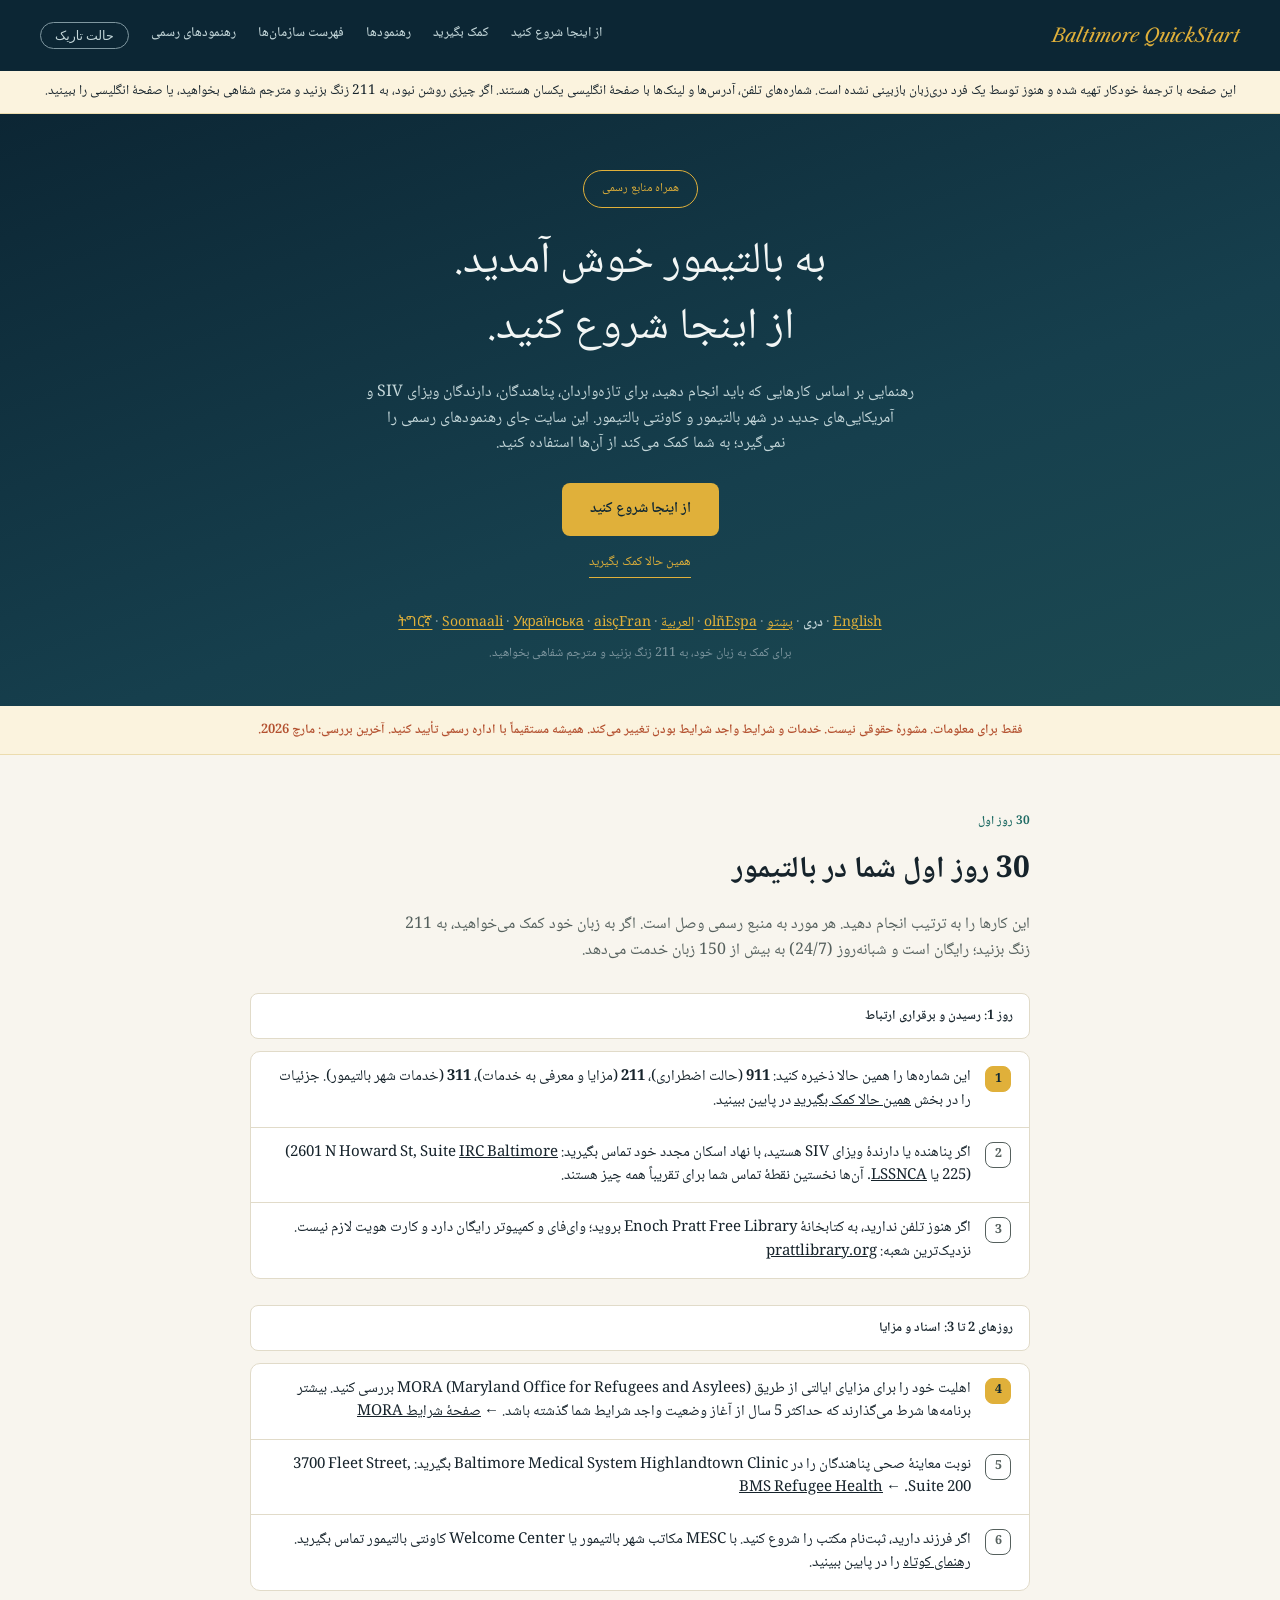
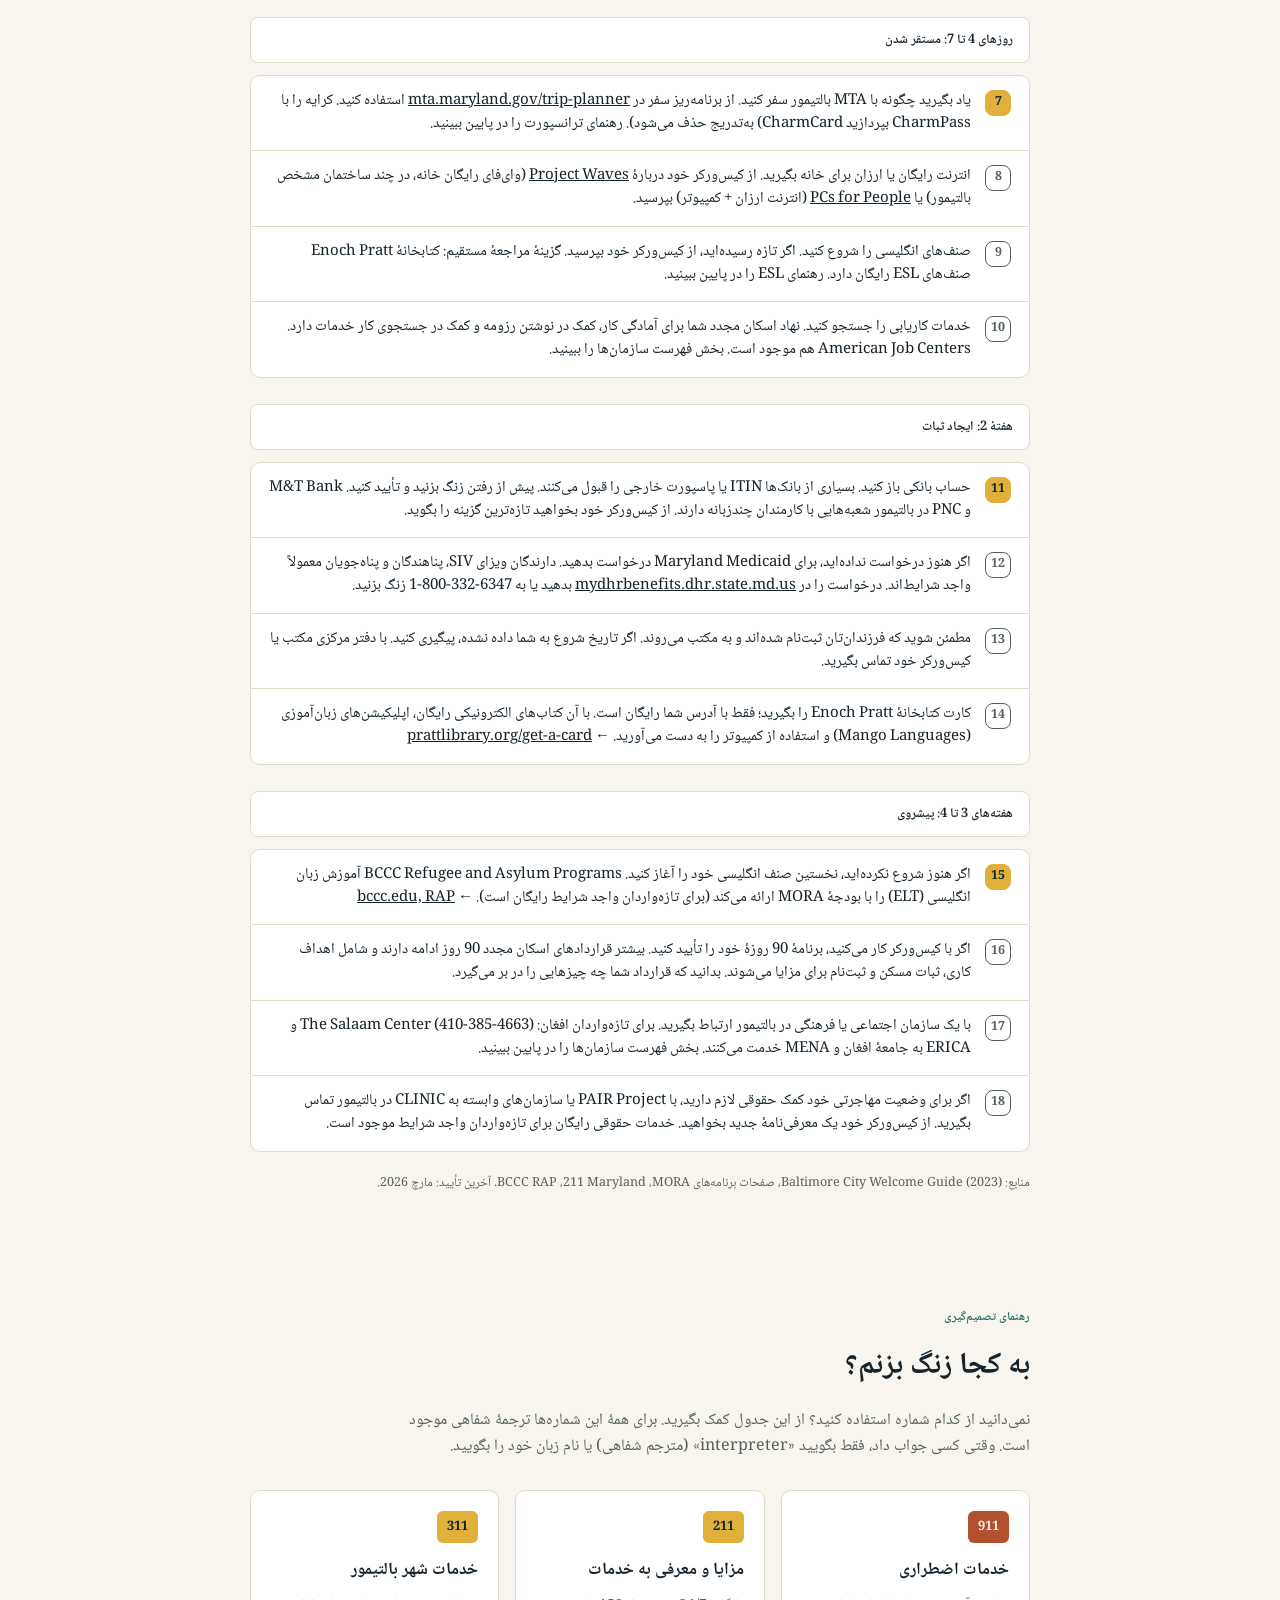
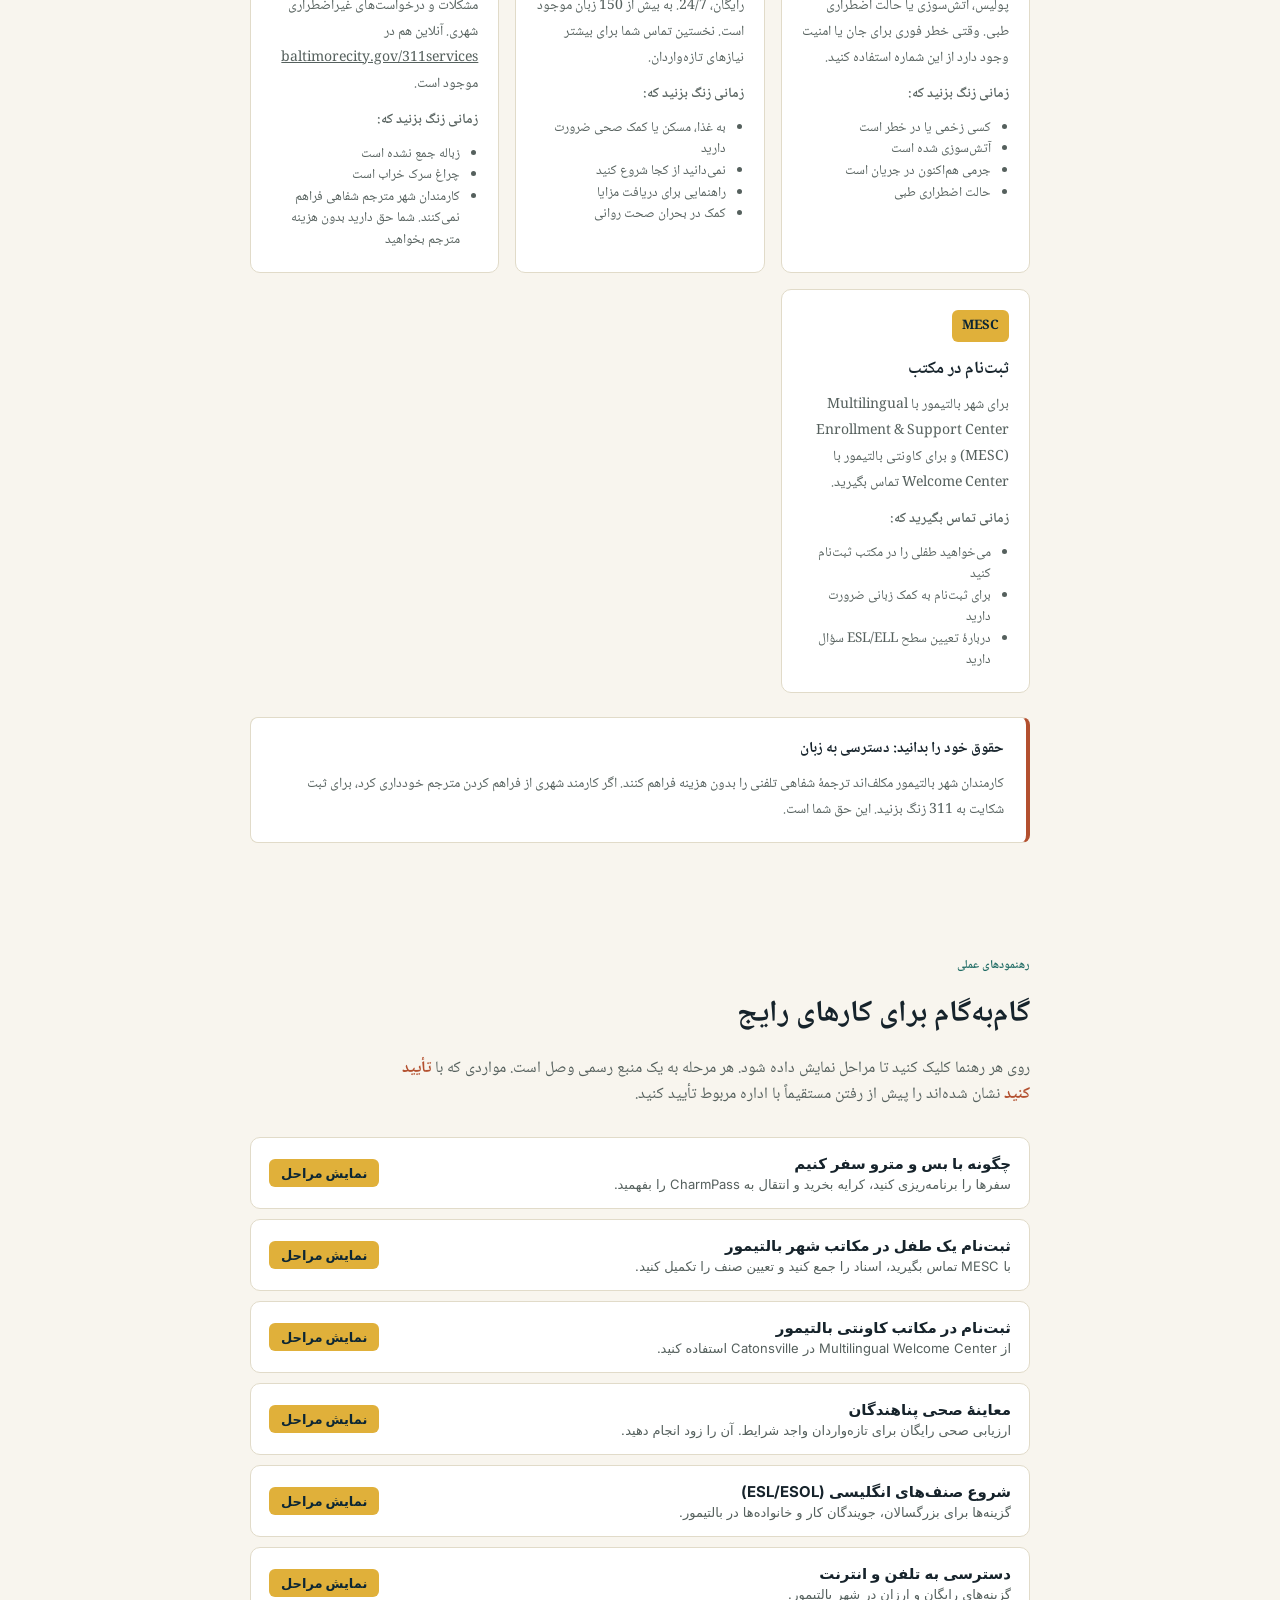
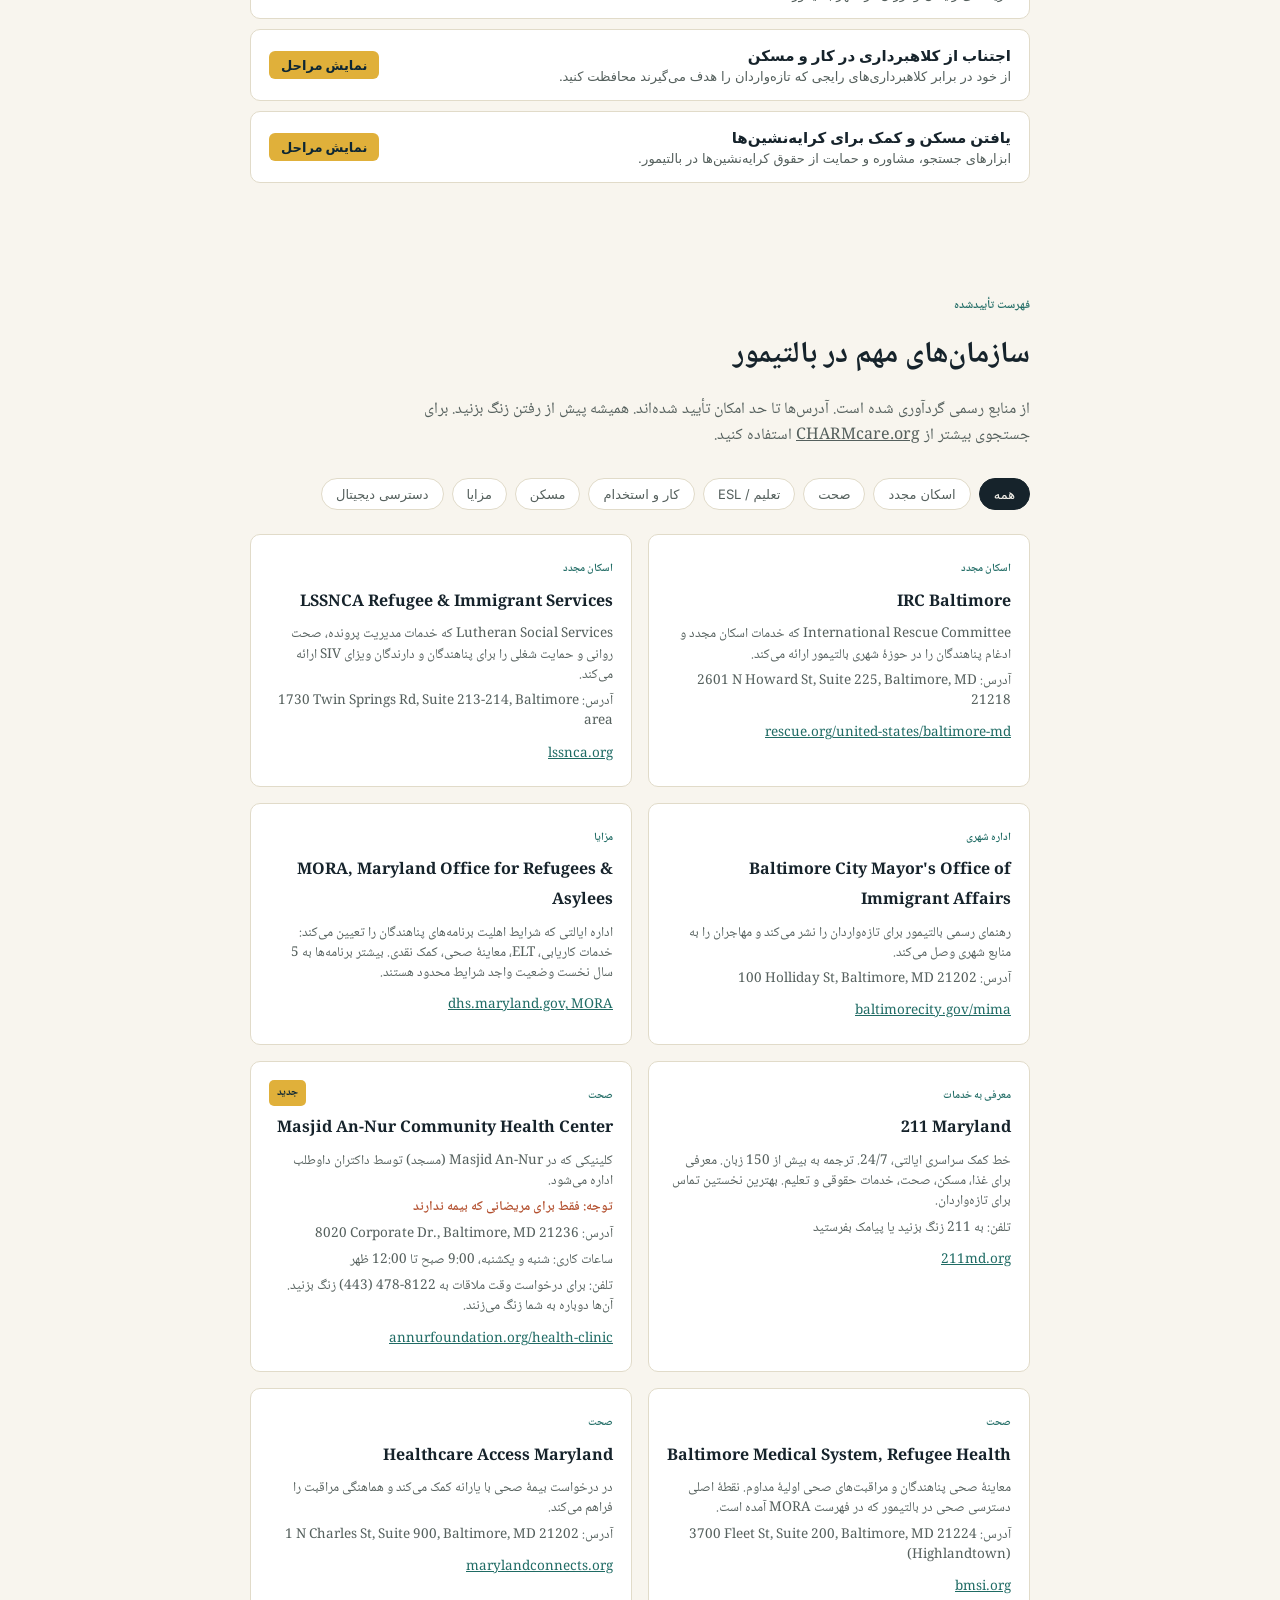
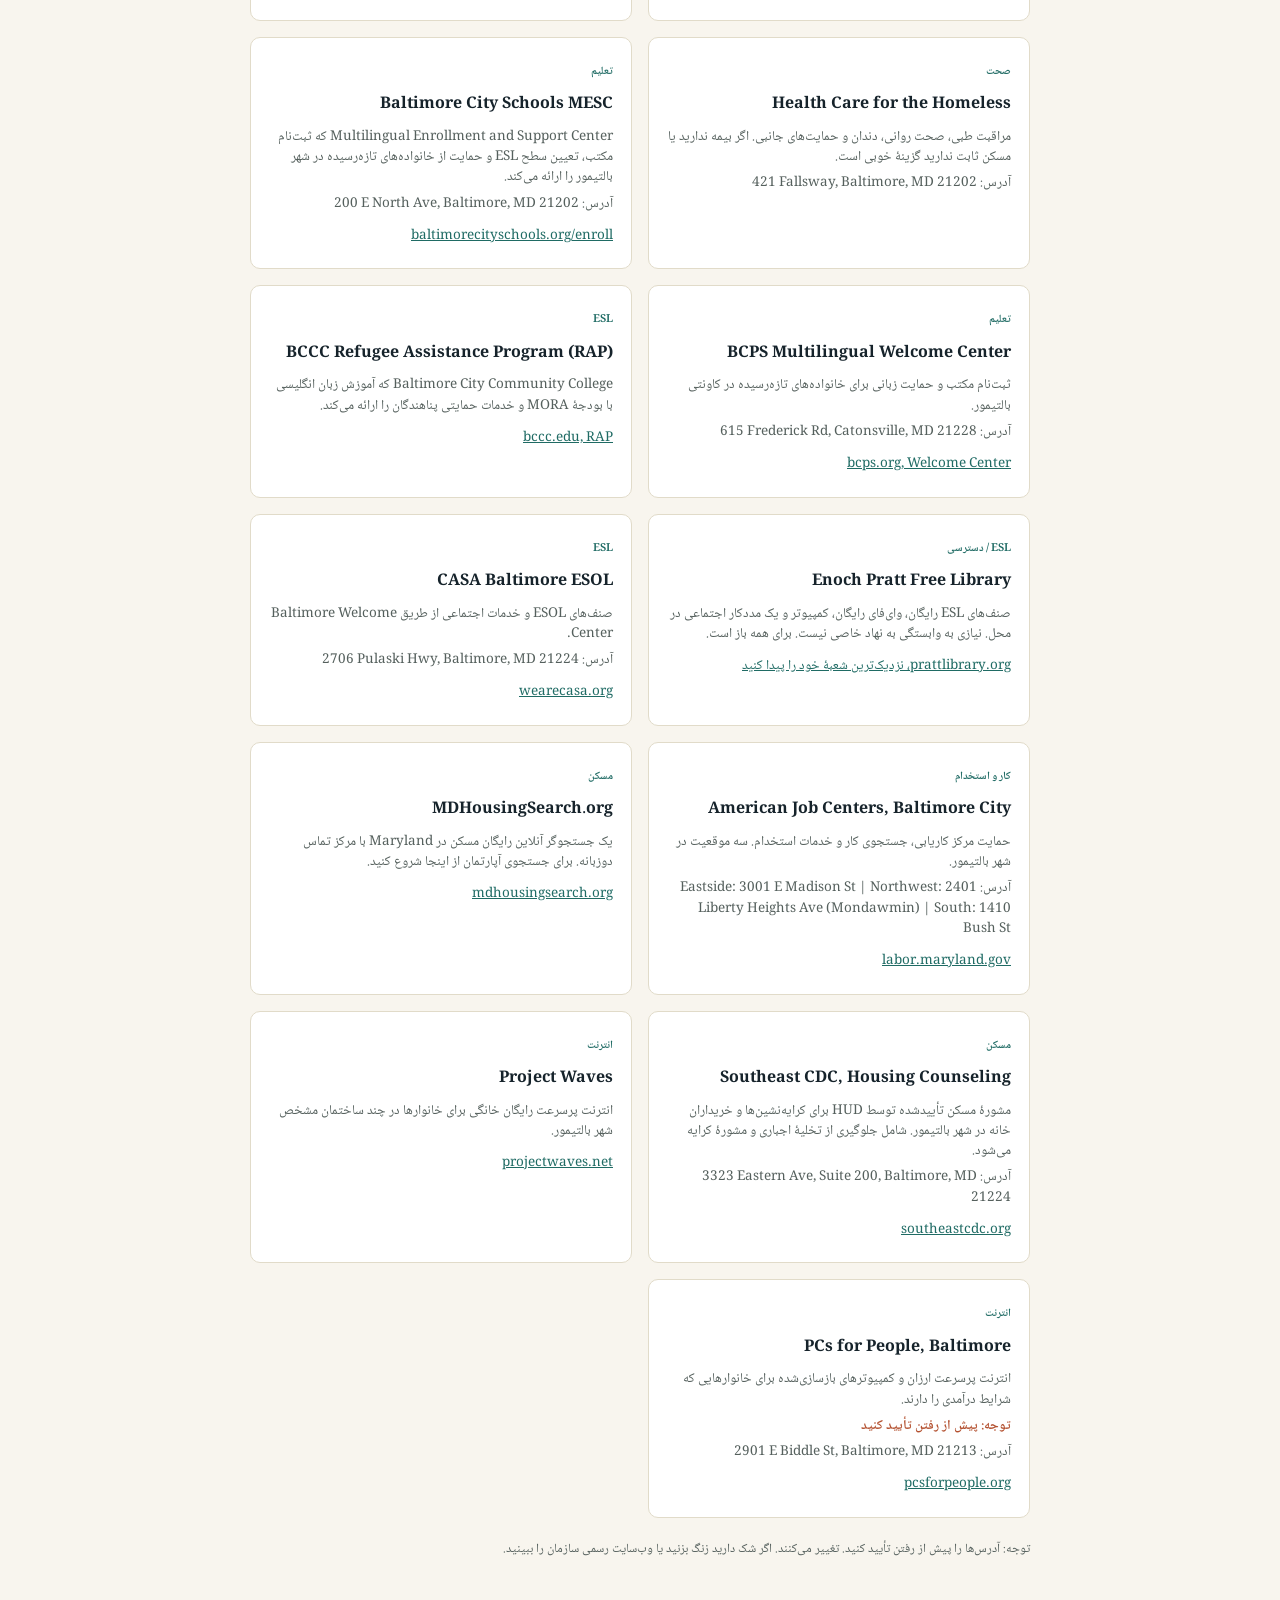
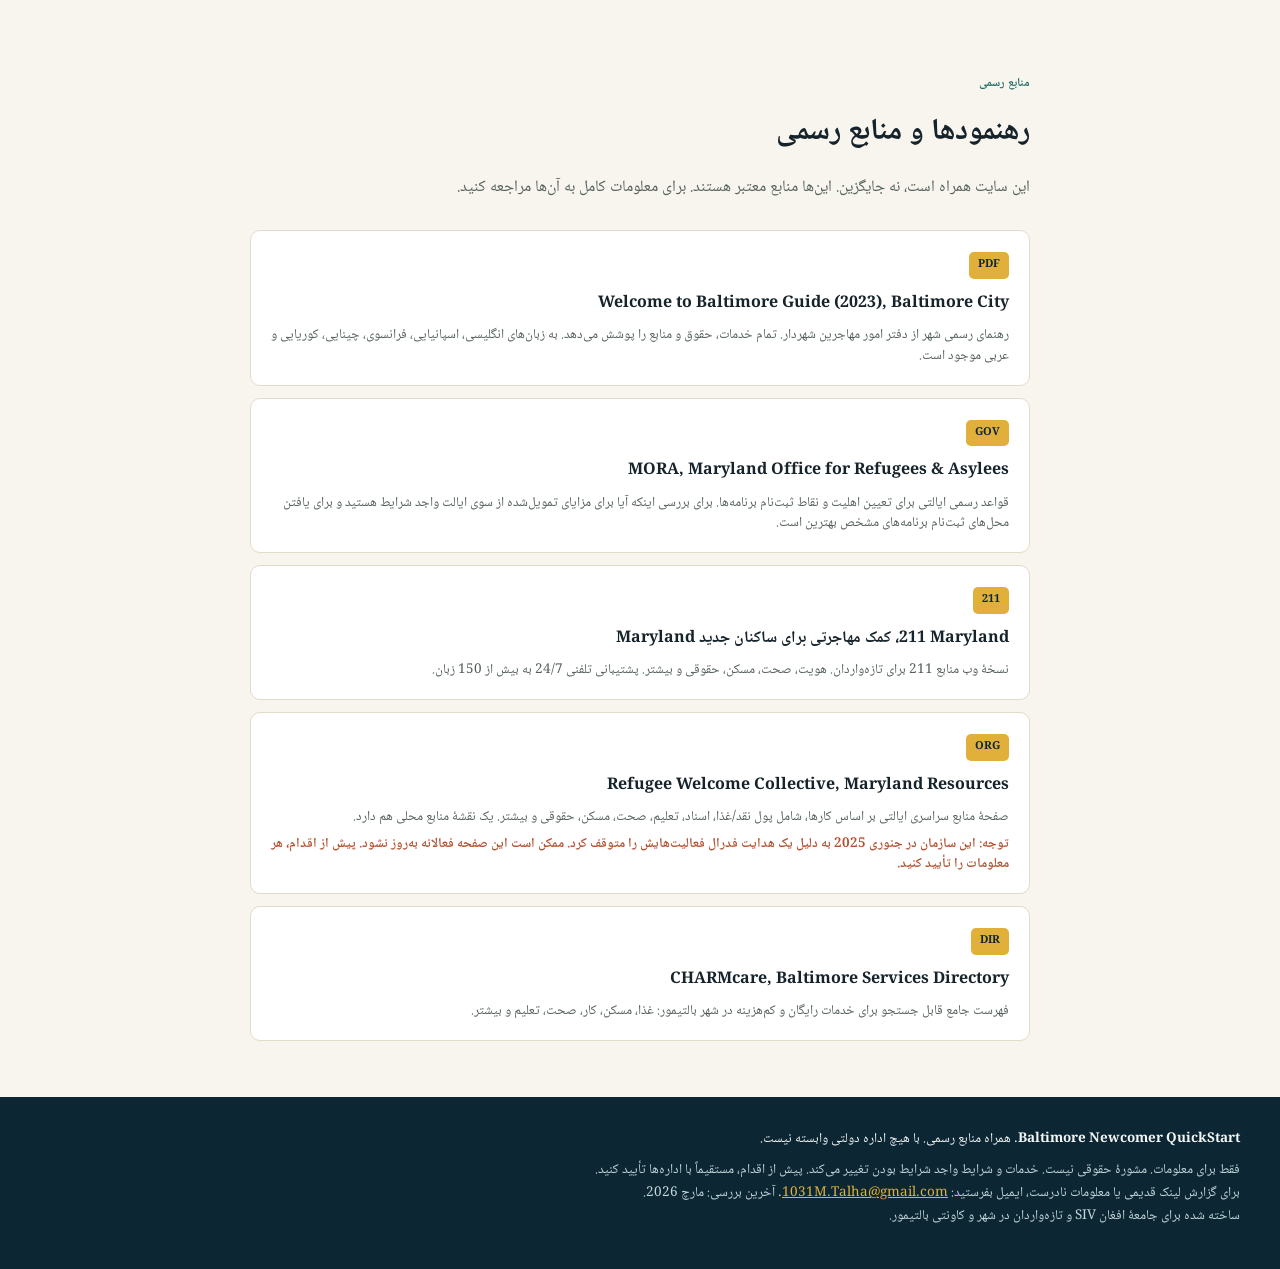
==== commit 5fafb6e8: "Show all 8 languages: hero row, Languages section, ?lang= links - Hero lists Dari plus all 7 widget " ====
--- a/fa/index.html
+++ b/fa/index.html
@@ -8,6 +8,7 @@
 <link href="https://fonts.googleapis.com" rel="preconnect"/>
 <link crossorigin="" href="https://fonts.gstatic.com" rel="preconnect"/>
 <link href="https://fonts.googleapis.com/css2?family=Libre+Caslon+Text:ital@0;1&amp;family=Inter:wght@400;500;600;700&amp;display=swap" rel="stylesheet"/>
+<link href="https://fonts.googleapis.com/css2?family=Noto+Sans+Ethiopic:wght@400;600&amp;display=swap" rel="stylesheet"/>
 <link href="../styles.css" rel="stylesheet"/>
 <!-- i18n:alternates:start -->
 
@@ -45,10 +46,11 @@
 <br/>
 <a class="cta-link" href="#get-help">همین حالا کمک بگیرید</a>
 <!-- i18n:langs:start -->
-<p class="hero-langs"><span class="lang-links"><a href="../" hreflang="en" lang="en"><bdi dir="ltr">English</bdi></a> · <span aria-current="true" lang="fa-AF">دری</span></span><br/>برای کمک به زبان خود، به <bdi dir="ltr">211</bdi> زنگ بزنید و مترجم شفاهی بخواهید.</p>
+<p class="hero-langs"><span class="lang-links" translate="no"><a href="../" hreflang="en" lang="en"><bdi dir="ltr">English</bdi></a> · <span aria-current="true" lang="fa-AF">دری</span> · <a class="notranslate" href="../?lang=ps" lang="ps">پښتو</a> · <a class="notranslate" href="../?lang=es" lang="es"><bdi dir="ltr">Espa</bdi>ñ<bdi dir="ltr">ol</bdi></a> · <a class="notranslate" href="../?lang=ar" lang="ar">العربية</a> · <a class="notranslate" href="../?lang=fr" lang="fr"><bdi dir="ltr">Fran</bdi>ç<bdi dir="ltr">ais</bdi></a> · <a class="notranslate" href="../?lang=uk" lang="uk">Українська</a> · <a class="notranslate" href="../?lang=so" lang="so"><bdi dir="ltr">Soomaali</bdi></a> · <a class="notranslate" href="../?lang=ti" lang="ti">ትግርኛ</a></span><br/>برای کمک به زبان خود، به <bdi dir="ltr">211</bdi> زنگ بزنید و مترجم شفاهی بخواهید.</p>
 <!-- i18n:langs:end -->
 </section>
 <p class="disclaimer-bar">فقط برای معلومات. مشورهٔ حقوقی نیست. خدمات و شرایط واجد شرایط بودن تغییر می‌کند. همیشه مستقیماً با اداره رسمی تأیید کنید. آخرین بررسی: مارچ <bdi dir="ltr">2026</bdi>.</p>
+
 <section class="content-section" id="first-30-days">
 <p class="eyebrow-label"><bdi dir="ltr">30</bdi> روز اول</p>
 <h2><bdi dir="ltr">30</bdi> روز اول شما در بالتیمور</h2>
@@ -467,6 +469,10 @@
 <p class="footer-built-for">ساخته شده برای جامعهٔ افغان <bdi dir="ltr">SIV</bdi> و تازه‌واردان در شهر و کاونتی بالتیمور.</p>
 </footer>
 <script src="../script.js"></script>
+<!-- i18n:widget:start -->
+
+
+<!-- i18n:widget:end -->
 </body>
 </html>
 
--- a/styles.css
+++ b/styles.css
@@ -491,7 +491,7 @@
 
 /* Language links and translation notice */
 .hero-langs a { color: var(--accent); text-decoration: underline; text-underline-offset: 3px; }
-.hero-langs [aria-current] { color: var(--text-secondary); font-weight: 600; }
+.hero-langs [aria-current] { color: var(--text-secondary); font-weight: 600; text-decoration: none; }
 .hero-langs .lang-links { display: inline-block; margin-bottom: 6px; font-size: 14px; }
 .translation-notice {
   background: var(--disclaimer-bg);
@@ -512,3 +512,55 @@
 [dir="rtl"] .guide-toggle { text-align: right; }
 [dir="rtl"] .org-new { right: auto; left: 18px; }
 [dir="rtl"] h1 { text-wrap: balance; line-height: 1.5; }
+
+/* Google Website Translator box (English page only) */
+.gt-box {
+  position: fixed;
+  bottom: 1.5rem;
+  right: 1.5rem;
+  z-index: 999;
+  background: #fff;
+  color: #222;
+  border-radius: 8px;
+  padding: 0.4rem 0.7rem;
+  box-shadow: 0 2px 12px rgba(0,0,0,0.15);
+  border: 1px solid #ddd;
+}
+/* Hide Google's injected top bar and hover popups; the English link restores the page */
+body { top: 0 !important; position: static !important; }
+.goog-te-banner-frame, iframe.skiptranslate, .VIpgJd-ZVi9od-ORHb-OEVmcd { display: none !important; }
+#goog-gt-tt, .goog-tooltip, .goog-tooltip:hover { display: none !important; }
+.goog-text-highlight { background: none !important; box-shadow: none !important; }
+
+/* Languages section */
+.lang-grid {
+  list-style: none;
+  display: grid;
+  grid-template-columns: repeat(auto-fit, minmax(140px, 1fr));
+  gap: 12px;
+  padding: 0;
+  margin: 0;
+}
+.lang-card {
+  display: flex;
+  flex-direction: column;
+  gap: 2px;
+  height: 100%;
+  padding: 14px 16px;
+  background: var(--card-bg);
+  border: 1px solid var(--paper-border);
+  border-radius: 10px;
+  text-decoration: none;
+  color: var(--paper-ink);
+}
+.lang-card:hover, .lang-card:focus-visible { border-color: var(--eyebrow); }
+.lang-card[aria-current] { border-color: var(--eyebrow); }
+.lang-native { font-size: 20px; font-weight: 600; line-height: 1.4; }
+.lang-english { font-size: 13px; color: var(--paper-muted); }
+.lang-note { font-size: 12px; color: var(--paper-muted); margin-top: 4px; line-height: 1.4; }
+.lang-card[lang="ti"] .lang-native, .lang-links [lang="ti"] { font-family: 'Noto Sans Ethiopic', sans-serif; }
+.lang-card[lang="ar"] .lang-native, .lang-card[lang="ps"] .lang-native, .lang-card[lang="fa-AF"] .lang-native,
+.lang-links [lang="ar"], .lang-links [lang="ps"], .lang-links [lang="fa-AF"] { font-family: 'Noto Naskh Arabic', 'Noto Sans Arabic', Tahoma, sans-serif; }
+
+/* Keep each language name in its own bidi run so neighbours never swap order */
+.lang-links a, .lang-links span { unicode-bidi: isolate; }
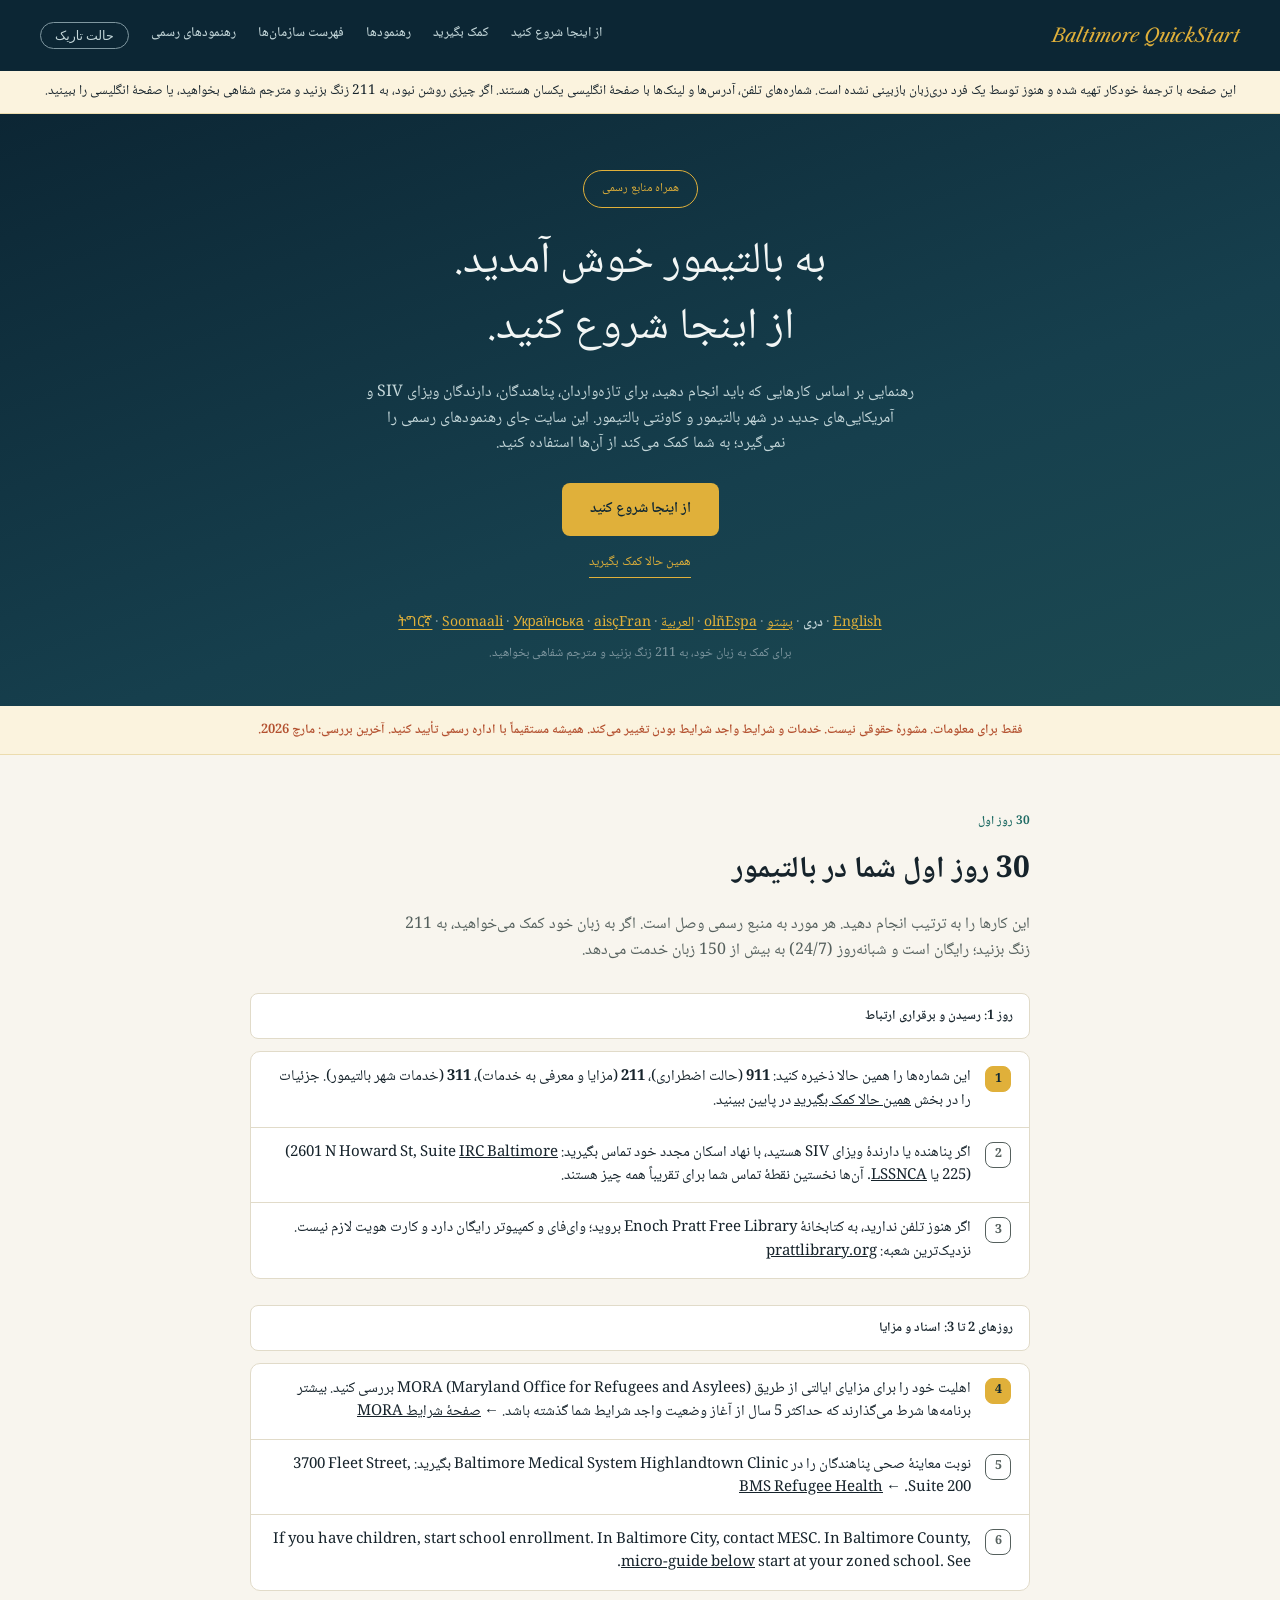
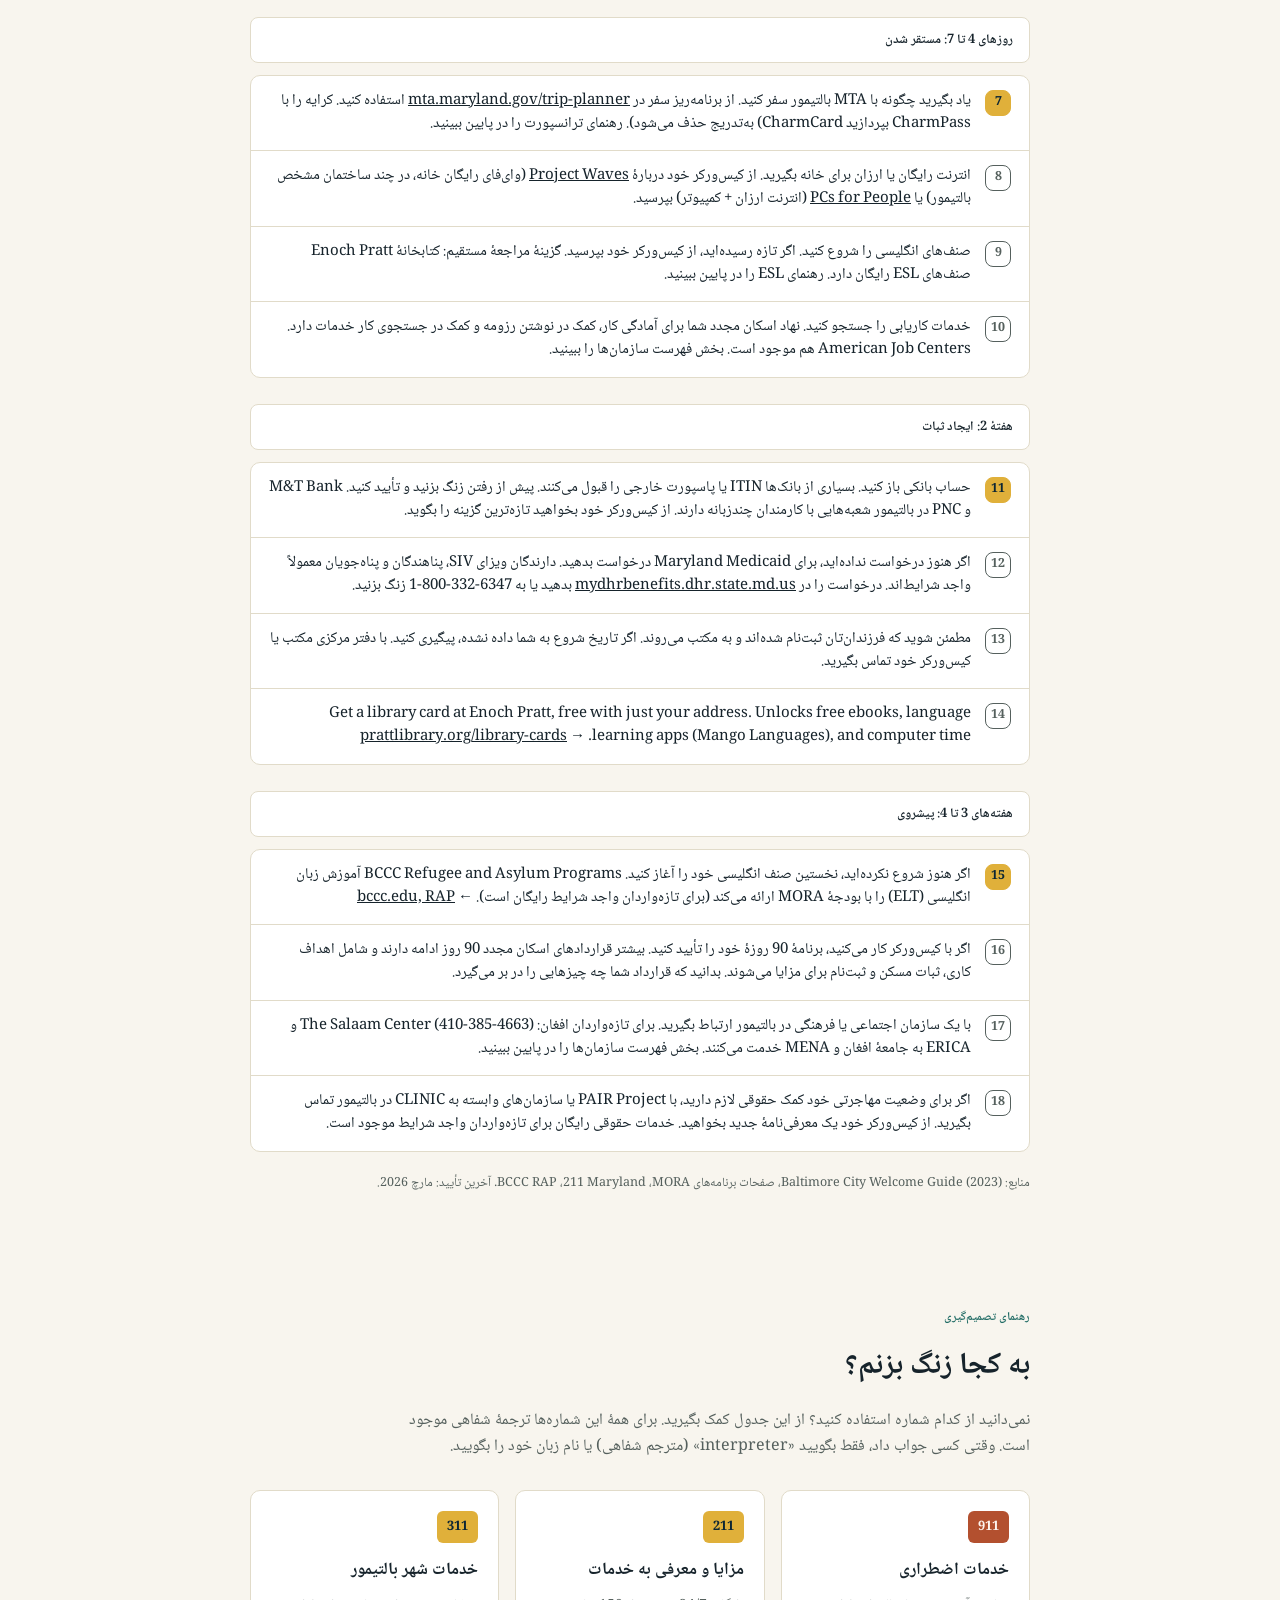
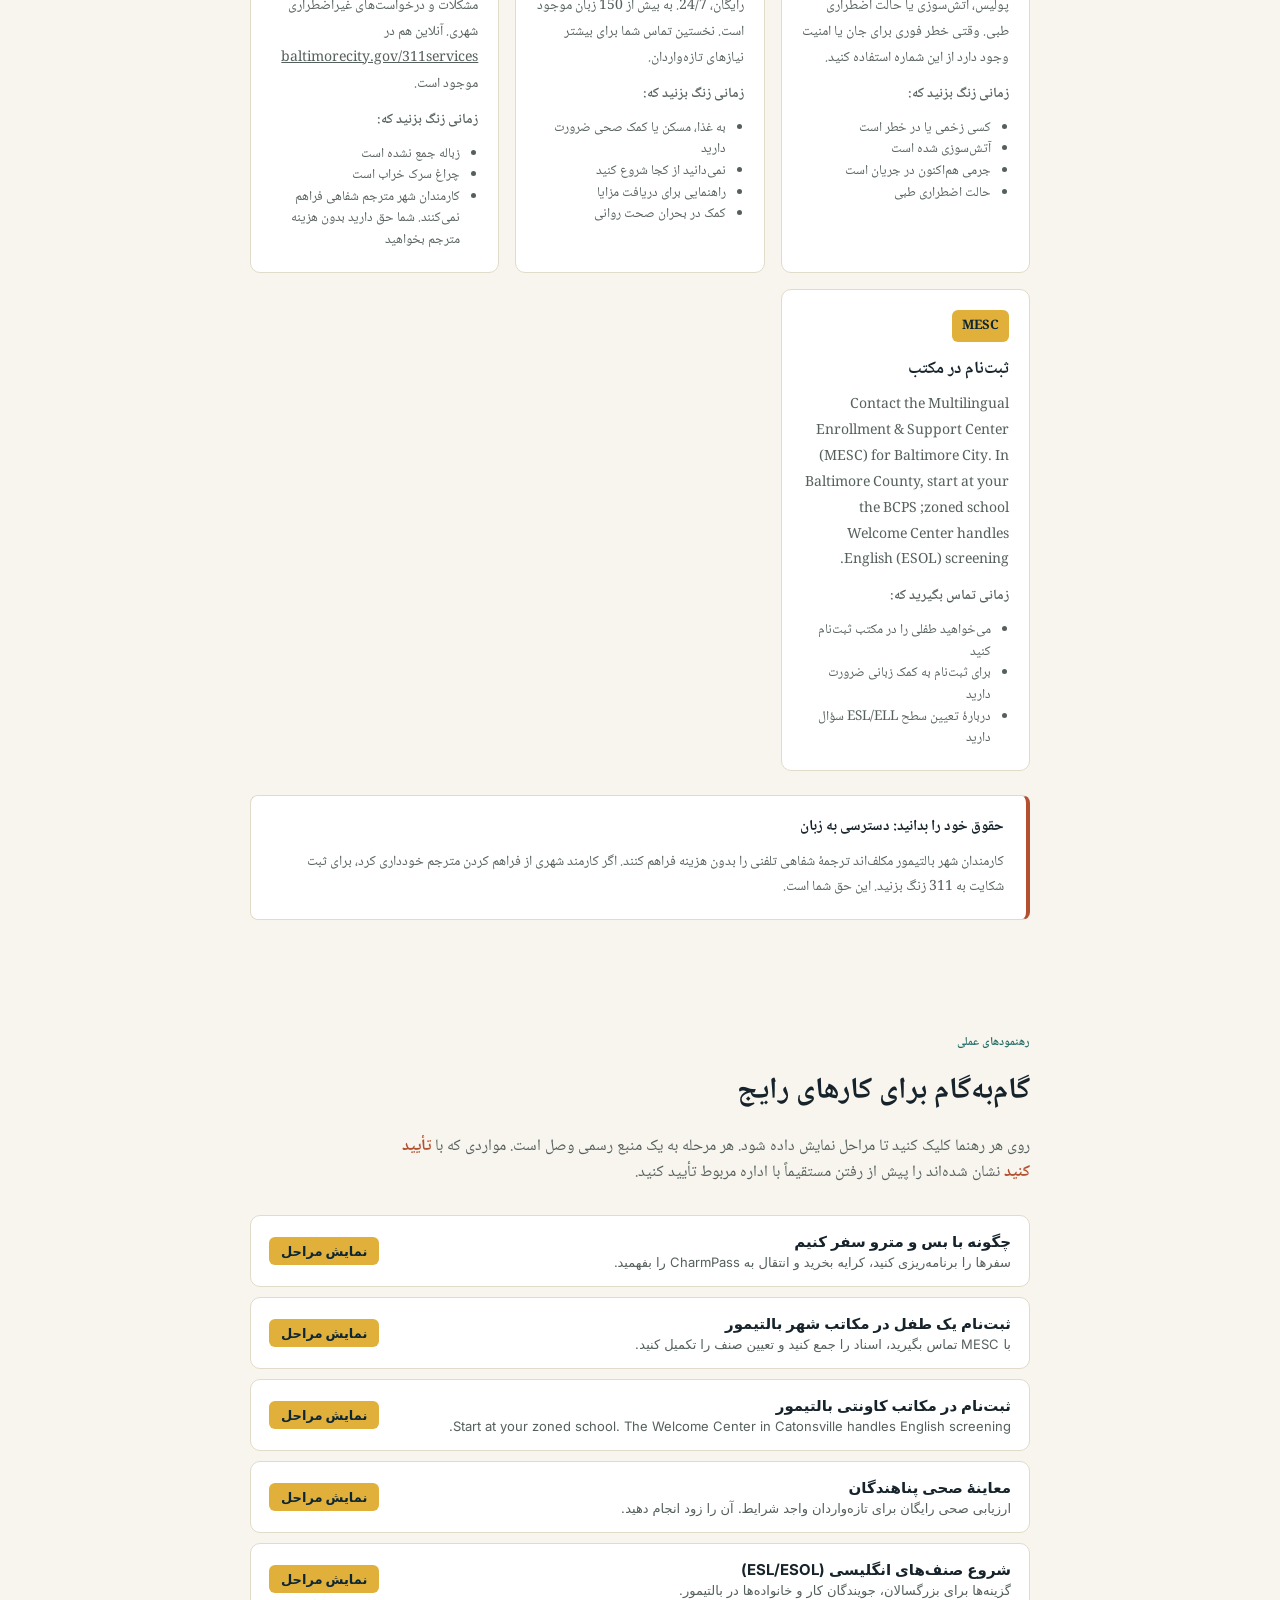
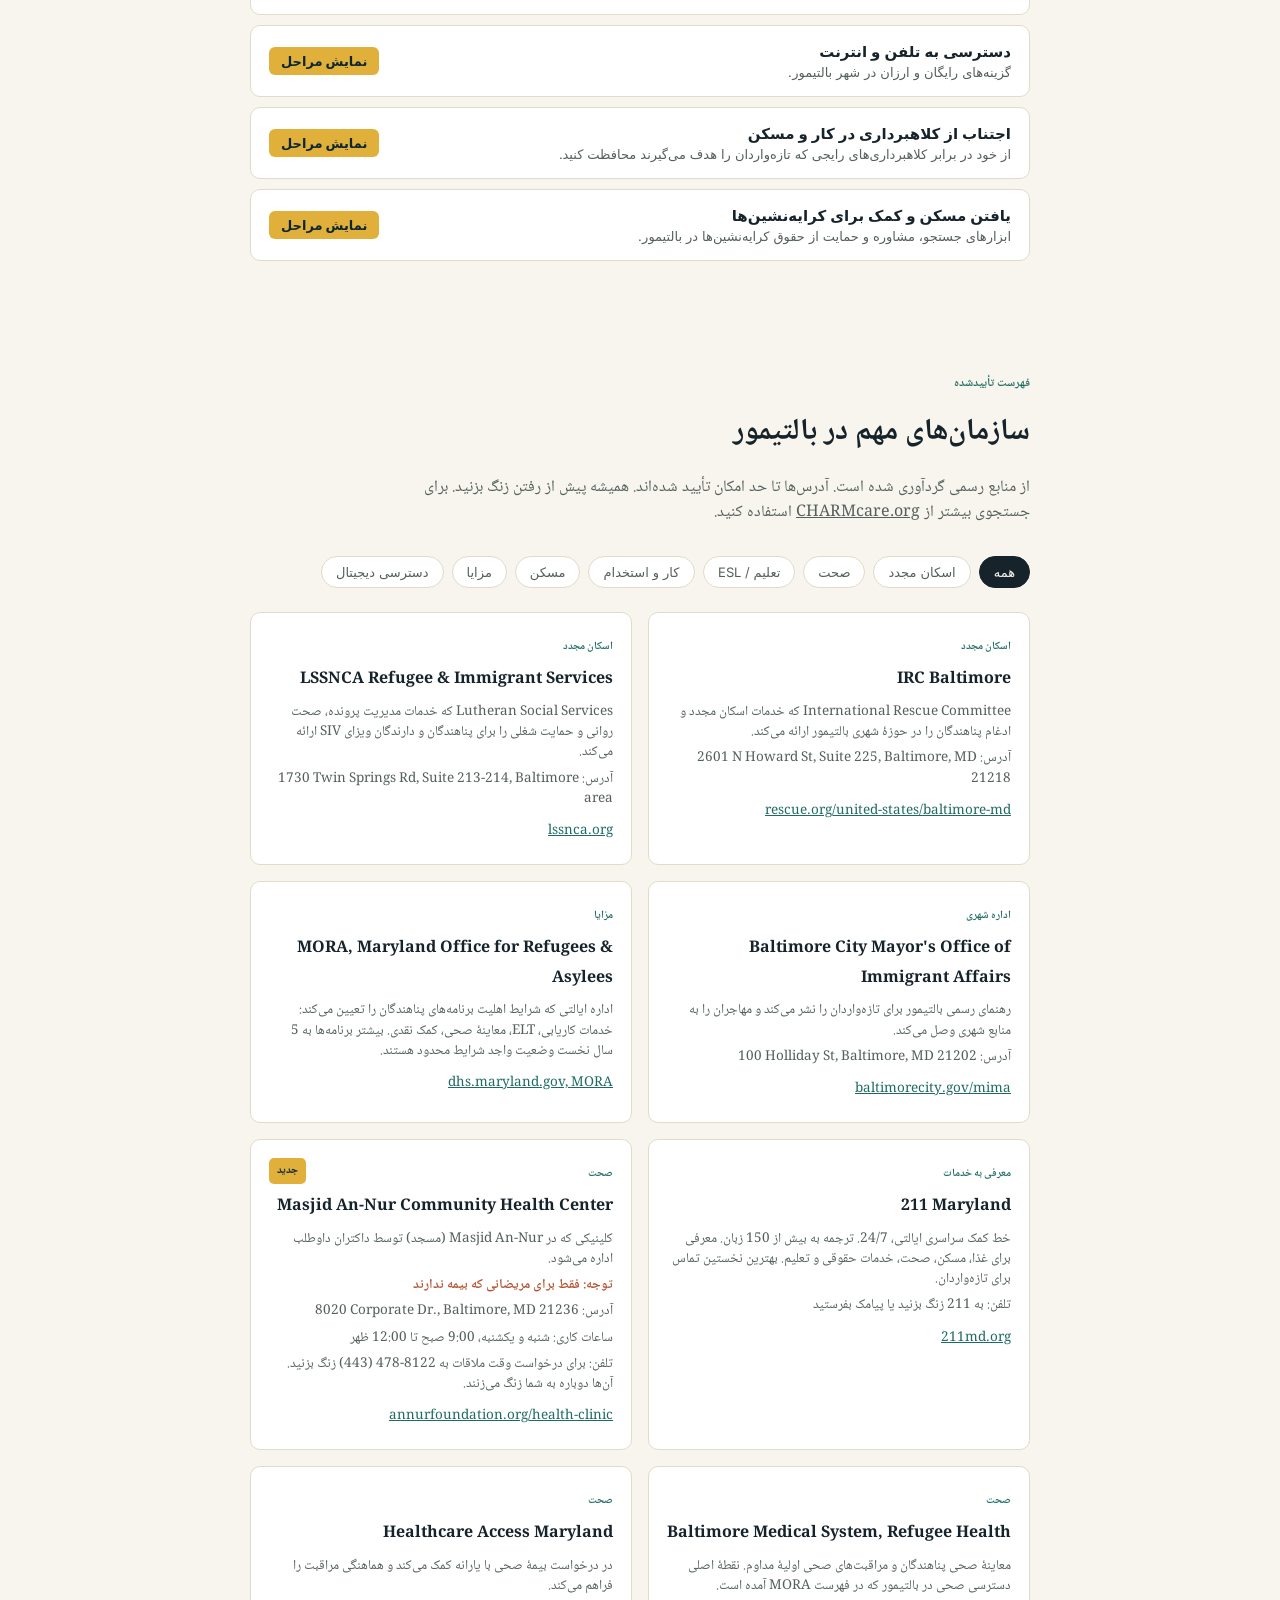
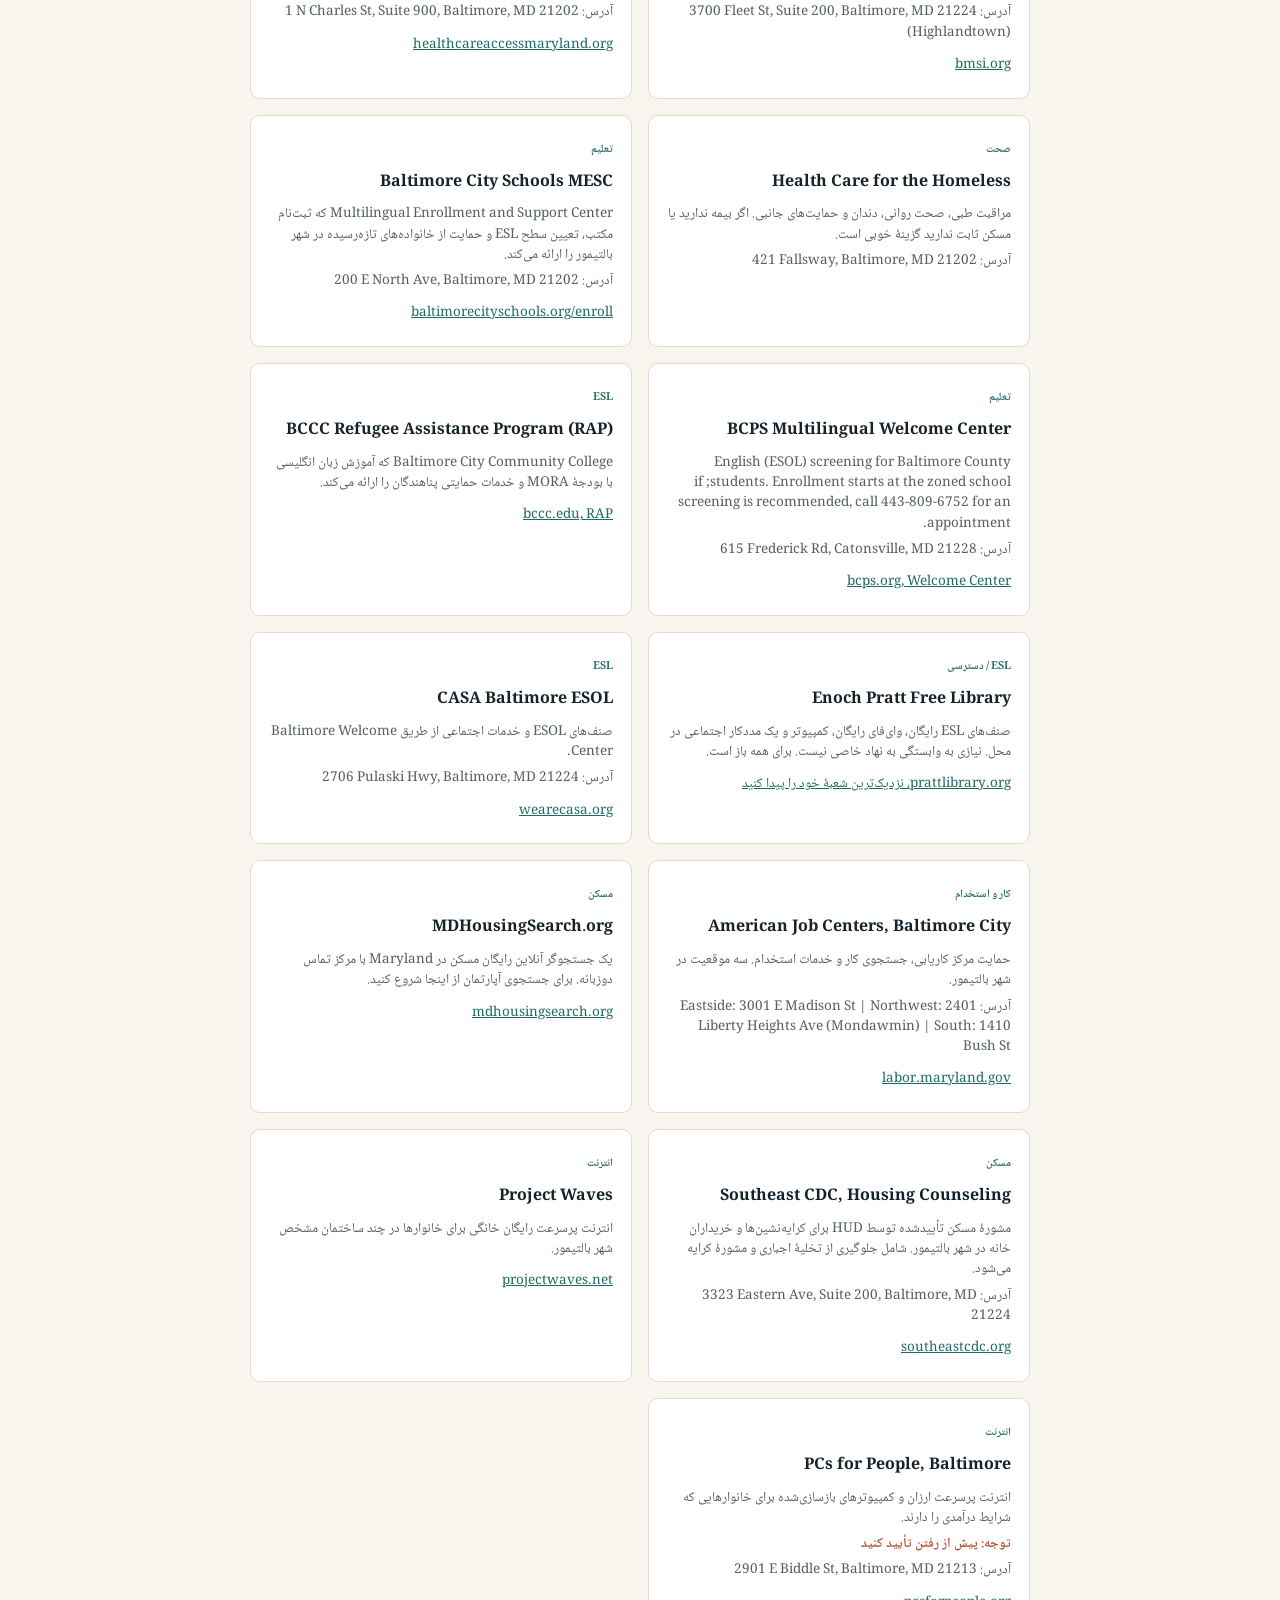
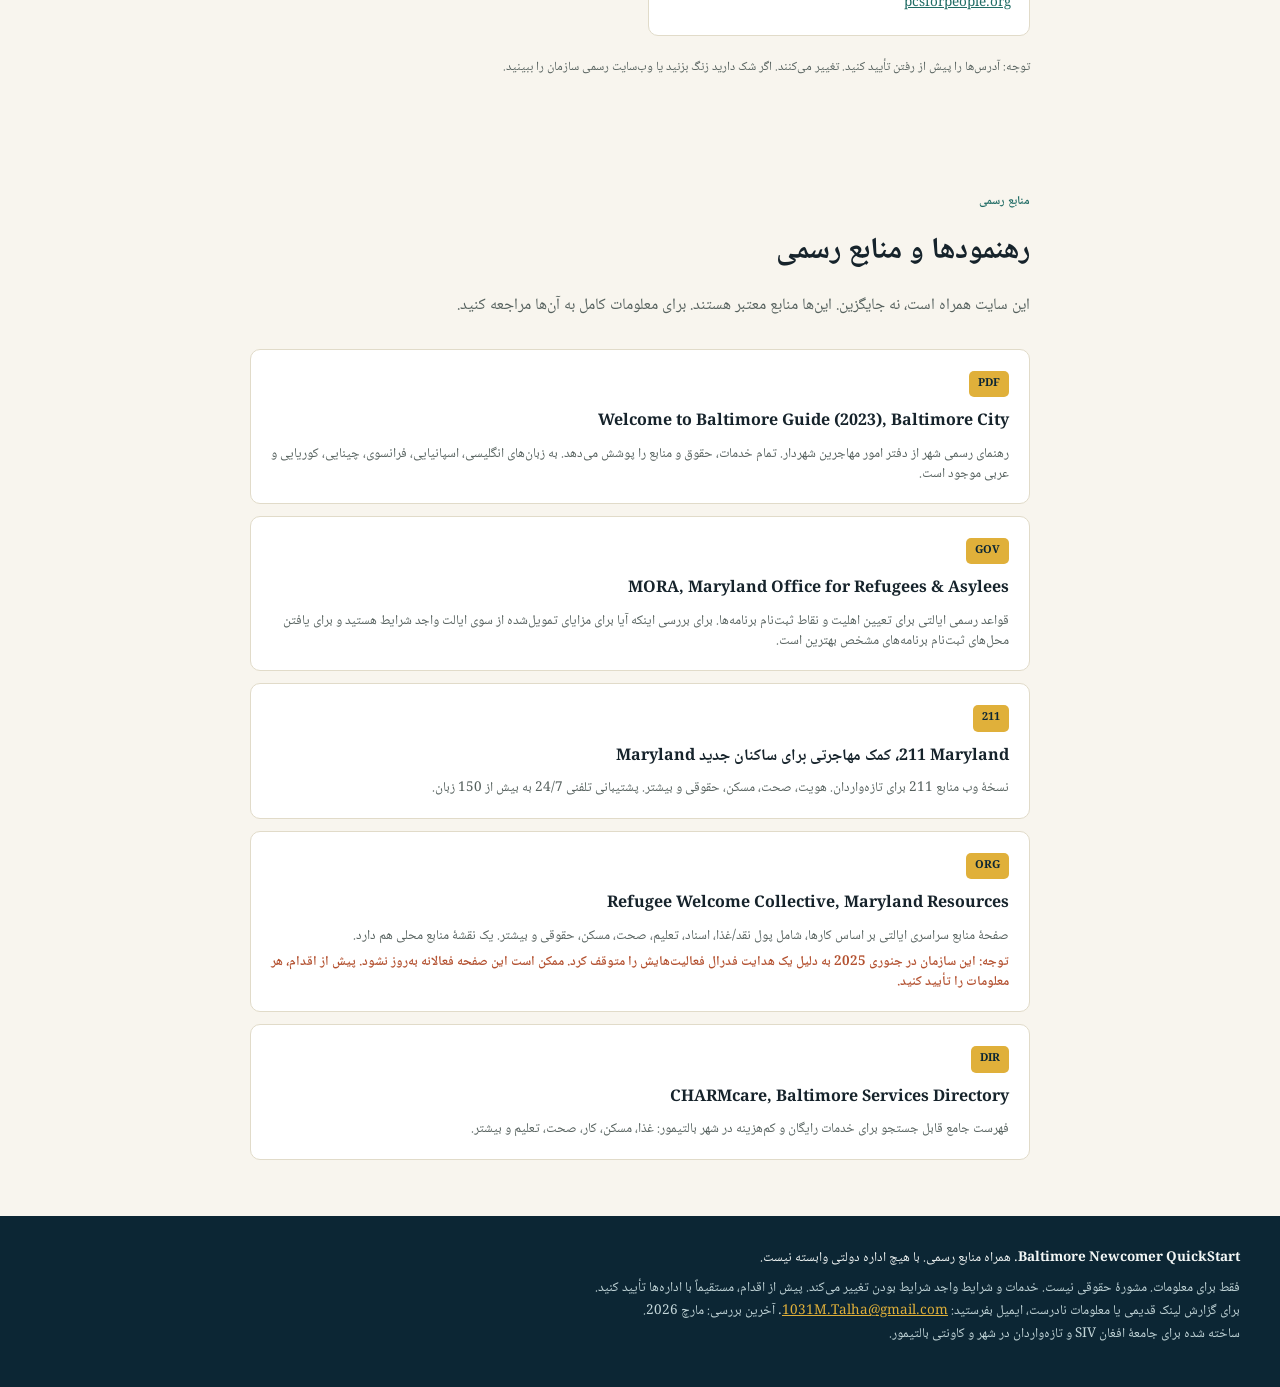
==== commit 79403f38: "Fix County enrollment steps, broken Pratt link, HAM label - Baltimore County enrollment now matches " ====
--- a/fa/index.html
+++ b/fa/index.html
@@ -65,7 +65,7 @@
 <ol class="day-list" start="4">
 <li class="day-item"><span class="day-marker lead"><bdi dir="ltr">4</bdi></span><span class="day-text">اهلیت خود را برای مزایای ایالتی از طریق <bdi dir="ltr">MORA (Maryland Office for Refugees and Asylees)</bdi> بررسی کنید. بیشتر برنامه‌ها شرط می‌گذارند که حداکثر <bdi dir="ltr">5</bdi> سال از آغاز وضعیت واجد شرایط شما گذشته باشد. ← <a href="https://dhs.maryland.gov/maryland-office-for-refugees-and-asylees/who-is-eligible-for-benefits/">صفحهٔ شرایط <bdi dir="ltr">MORA</bdi></a></span></li>
 <li class="day-item"><span class="day-marker"><bdi dir="ltr">5</bdi></span><span class="day-text">نوبت معاینهٔ صحی پناهندگان را در <bdi dir="ltr">Baltimore Medical System Highlandtown Clinic</bdi> بگیرید: <bdi dir="ltr">3700 Fleet Street, Suite 200</bdi>. ← <a href="https://bmsi.org/our-programs/the-refugee-health-program/"><bdi dir="ltr">BMS Refugee Health</bdi></a></span></li>
-<li class="day-item"><span class="day-marker"><bdi dir="ltr">6</bdi></span><span class="day-text">اگر فرزند دارید، ثبت‌نام مکتب را شروع کنید. با <bdi dir="ltr">MESC</bdi> مکاتب شهر بالتیمور یا <bdi dir="ltr">Welcome Center</bdi> کاونتی بالتیمور تماس بگیرید. <a href="#guides">رهنمای کوتاه</a> را در پایین ببینید.</span></li>
+<li class="day-item"><span class="day-marker"><bdi dir="ltr">6</bdi></span><span class="day-text"><bdi dir="ltr">If you have children, start school enrollment. In Baltimore City, contact MESC. In Baltimore County, start at your zoned school. See</bdi> <a href="#guides"><bdi dir="ltr">micro-guide below</bdi></a>.</span></li>
 </ol>
 <h3 class="day-group">روزهای <bdi dir="ltr">4</bdi> تا <bdi dir="ltr">7</bdi>: مستقر شدن</h3>
 <ol class="day-list" start="7">
@@ -79,7 +79,7 @@
 <li class="day-item"><span class="day-marker lead"><bdi dir="ltr">11</bdi></span><span class="day-text">حساب بانکی باز کنید. بسیاری از بانک‌ها <bdi dir="ltr">ITIN</bdi> یا پاسپورت خارجی را قبول می‌کنند. پیش از رفتن زنگ بزنید و تأیید کنید. <bdi dir="ltr">M&amp;T Bank</bdi> و <bdi dir="ltr">PNC</bdi> در بالتیمور شعبه‌هایی با کارمندان چندزبانه دارند. از کیس‌ورکر خود بخواهید تازه‌ترین گزینه را بگوید.</span></li>
 <li class="day-item"><span class="day-marker"><bdi dir="ltr">12</bdi></span><span class="day-text">اگر هنوز درخواست نداده‌اید، برای <bdi dir="ltr">Maryland Medicaid</bdi> درخواست بدهید. دارندگان ویزای <bdi dir="ltr">SIV</bdi>، پناهندگان و پناه‌جویان معمولاً واجد شرایط‌اند. درخواست را در <a href="https://mydhrbenefits.dhr.state.md.us"><bdi dir="ltr">mydhrbenefits.dhr.state.md.us</bdi></a> بدهید یا به <bdi dir="ltr" style="white-space:nowrap">1-800-332-6347</bdi> زنگ بزنید.</span></li>
 <li class="day-item"><span class="day-marker"><bdi dir="ltr">13</bdi></span><span class="day-text">مطمئن شوید که فرزندان‌تان ثبت‌نام شده‌اند و به مکتب می‌روند. اگر تاریخ شروع به شما داده نشده، پیگیری کنید. با دفتر مرکزی مکتب یا کیس‌ورکر خود تماس بگیرید.</span></li>
-<li class="day-item"><span class="day-marker"><bdi dir="ltr">14</bdi></span><span class="day-text">کارت کتابخانهٔ <bdi dir="ltr">Enoch Pratt</bdi> را بگیرید؛ فقط با آدرس شما رایگان است. با آن کتاب‌های الکترونیکی رایگان، اپلیکیشن‌های زبان‌آموزی <bdi dir="ltr">(Mango Languages)</bdi> و استفاده از کمپیوتر را به دست می‌آورید. ← <a href="https://www.prattlibrary.org/get-a-card"><bdi dir="ltr">prattlibrary.org/get-a-card</bdi></a></span></li>
+<li class="day-item"><span class="day-marker"><bdi dir="ltr">14</bdi></span><span class="day-text"><bdi dir="ltr">Get a library card at Enoch Pratt, free with just your address. Unlocks free ebooks, language learning apps (Mango Languages), and computer time</bdi>. → <a href="https://www.prattlibrary.org/library-cards"><bdi dir="ltr">prattlibrary.org/library-cards</bdi></a></span></li>
 </ol>
 <h3 class="day-group">هفته‌های <bdi dir="ltr">3</bdi> تا <bdi dir="ltr">4</bdi>: پیشروی</h3>
 <ol class="day-list" start="15">
@@ -133,7 +133,7 @@
 <div class="decision-card">
 <span class="decision-label"><bdi dir="ltr">MESC</bdi></span>
 <h3>ثبت‌نام در مکتب</h3>
-<p>برای شهر بالتیمور با <bdi dir="ltr">Multilingual Enrollment &amp; Support Center (MESC)</bdi> و برای کاونتی بالتیمور با <bdi dir="ltr">Welcome Center</bdi> تماس بگیرید.</p>
+<p><bdi dir="ltr">Contact the Multilingual Enrollment &amp; Support Center (MESC) for Baltimore City. In Baltimore County, start at your zoned school</bdi>; <bdi dir="ltr">the BCPS Welcome Center handles English (ESOL) screening</bdi>.</p>
 <p class="decision-when">زمانی تماس بگیرید که:</p>
 <ul>
 <li>می‌خواهید طفلی را در مکتب ثبت‌نام کنید</li>
@@ -186,13 +186,14 @@
 <button class="guide-toggle" type="button">
 <span>
 <strong>ثبت‌نام در مکاتب کاونتی بالتیمور</strong>
-<small>از <bdi dir="ltr">Multilingual Welcome Center</bdi> در <bdi dir="ltr">Catonsville</bdi> استفاده کنید.</small>
-</span>
-<span class="guide-toggle-label">نمایش مراحل</span>
-</button>
-<ol class="guide-steps">
-<li>با <bdi dir="ltr">Baltimore County Multilingual Welcome Center</bdi> در <bdi dir="ltr">615 Frederick Rd, Catonsville, MD 21228</bdi> تماس بگیرید. ← <a href="https://www.bcps.org/curriculum/programsandoptions/multilingual_achievement/welcome_center">صفحهٔ <bdi dir="ltr">BCPS Welcome Center</bdi></a></li>
-<li>وقت ملاقات بگیرید. ممکن است بدون وقت قبلی پذیرفته نشوید. ساعات کاری فعلی را <strong class="verify-flag">تأیید کنید</strong>.</li>
+<small><bdi dir="ltr">Start at your zoned school. The Welcome Center in Catonsville handles English screening</bdi>.</small>
+</span>
+<span class="guide-toggle-label">نمایش مراحل</span>
+</button>
+<ol class="guide-steps">
+<li><bdi dir="ltr">Start at your child's zoned school. Enrollment begins there. Use the School Locator on bcps.org to find it</bdi>.</li>
+<li><bdi dir="ltr">If the school recommends an English (ESOL) screening, call the BCPS Welcome Center at 443-809-6752 to book an appointment</bdi>. → <a href="https://www.bcps.org/curriculum/academics/esol_and_world_languages/esol/esol_welcome_center"><bdi dir="ltr">BCPS Welcome Center page</bdi></a></li>
+<li><bdi dir="ltr">The Welcome Center is at 615 Frederick Rd, Catonsville, MD 21228</bdi>.</li>
 <li>همراه بیاورید: سند آدرس، سند سن، سوابق واکسین، سوابق تحصیلی قبلی.</li>
 <li>برای تعیین صنف، ارزیابی انکشاف زبان انگلیسی انجام می‌شود.</li>
 </ol>
@@ -350,7 +351,7 @@
 <h3><bdi dir="ltr">Healthcare Access Maryland</bdi></h3>
 <p>در درخواست بیمهٔ صحی با یارانه کمک می‌کند و هماهنگی مراقبت را فراهم می‌کند.</p>
 <p class="org-address">آدرس: <bdi dir="ltr">1 N Charles St, Suite 900, Baltimore, MD 21202</bdi></p>
-<a href="https://www.healthcareaccessmaryland.org"><bdi dir="ltr">marylandconnects.org</bdi></a>
+<a href="https://www.healthcareaccessmaryland.org"><bdi dir="ltr">healthcareaccessmaryland.org</bdi></a>
 </div>
 <div class="org-card" data-category="Health" data-org="">
 <span class="org-tag">صحت</span>
@@ -368,9 +369,9 @@
 <div class="org-card" data-category="Education" data-org="">
 <span class="org-tag">تعلیم</span>
 <h3><bdi dir="ltr">BCPS Multilingual Welcome Center</bdi></h3>
-<p>ثبت‌نام مکتب و حمایت زبانی برای خانواده‌های تازه‌رسیده در کاونتی بالتیمور.</p>
+<p><bdi dir="ltr">English (ESOL) screening for Baltimore County students. Enrollment starts at the zoned school</bdi>; <bdi dir="ltr">if screening is recommended, call 443-809-6752 for an appointment</bdi>.</p>
 <p class="org-address">آدرس: <bdi dir="ltr">615 Frederick Rd, Catonsville, MD 21228</bdi></p>
-<a href="https://www.bcps.org/curriculum/programsandoptions/multilingual_achievement/welcome_center"><bdi dir="ltr">bcps.org, Welcome Center</bdi></a>
+<a href="https://www.bcps.org/curriculum/academics/esol_and_world_languages/esol/esol_welcome_center"><bdi dir="ltr">bcps.org, Welcome Center</bdi></a>
 </div>
 <div class="org-card" data-category="Education" data-org="">
 <span class="org-tag"><bdi dir="ltr">ESL</bdi></span>
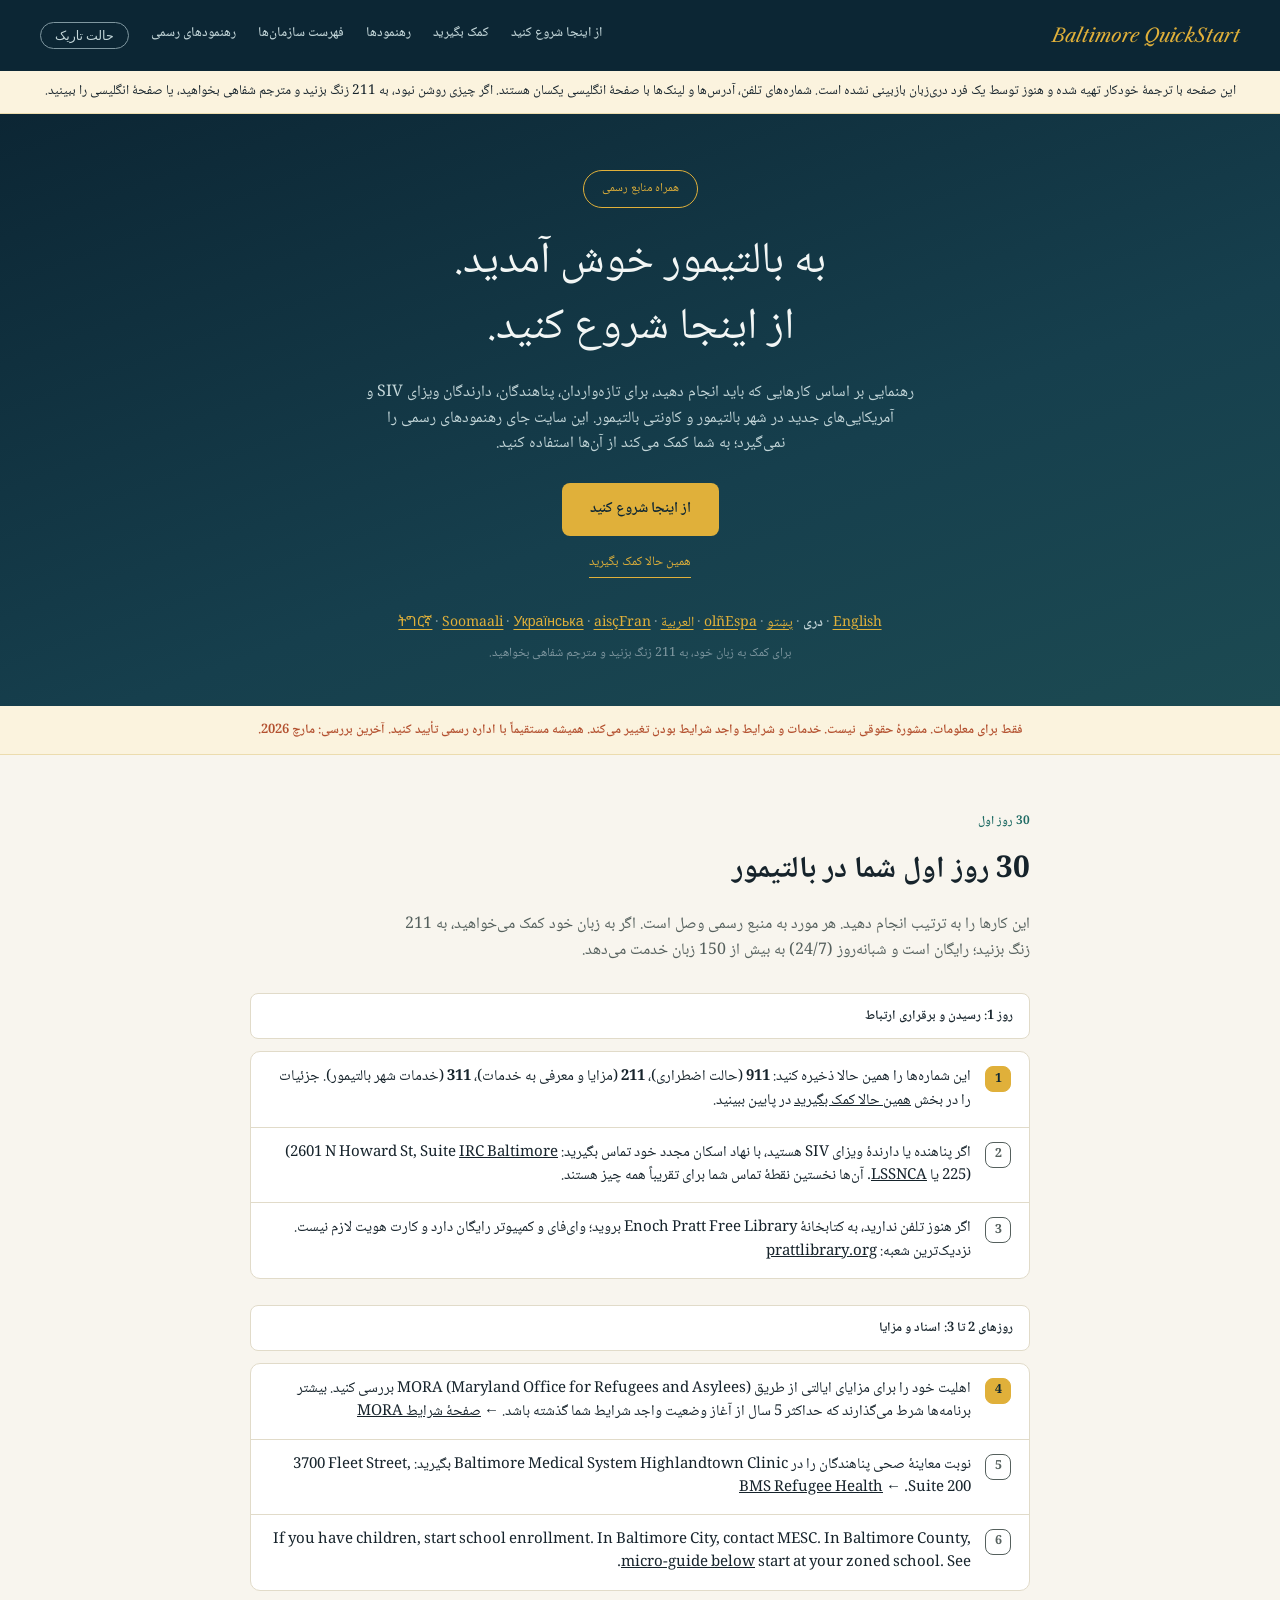
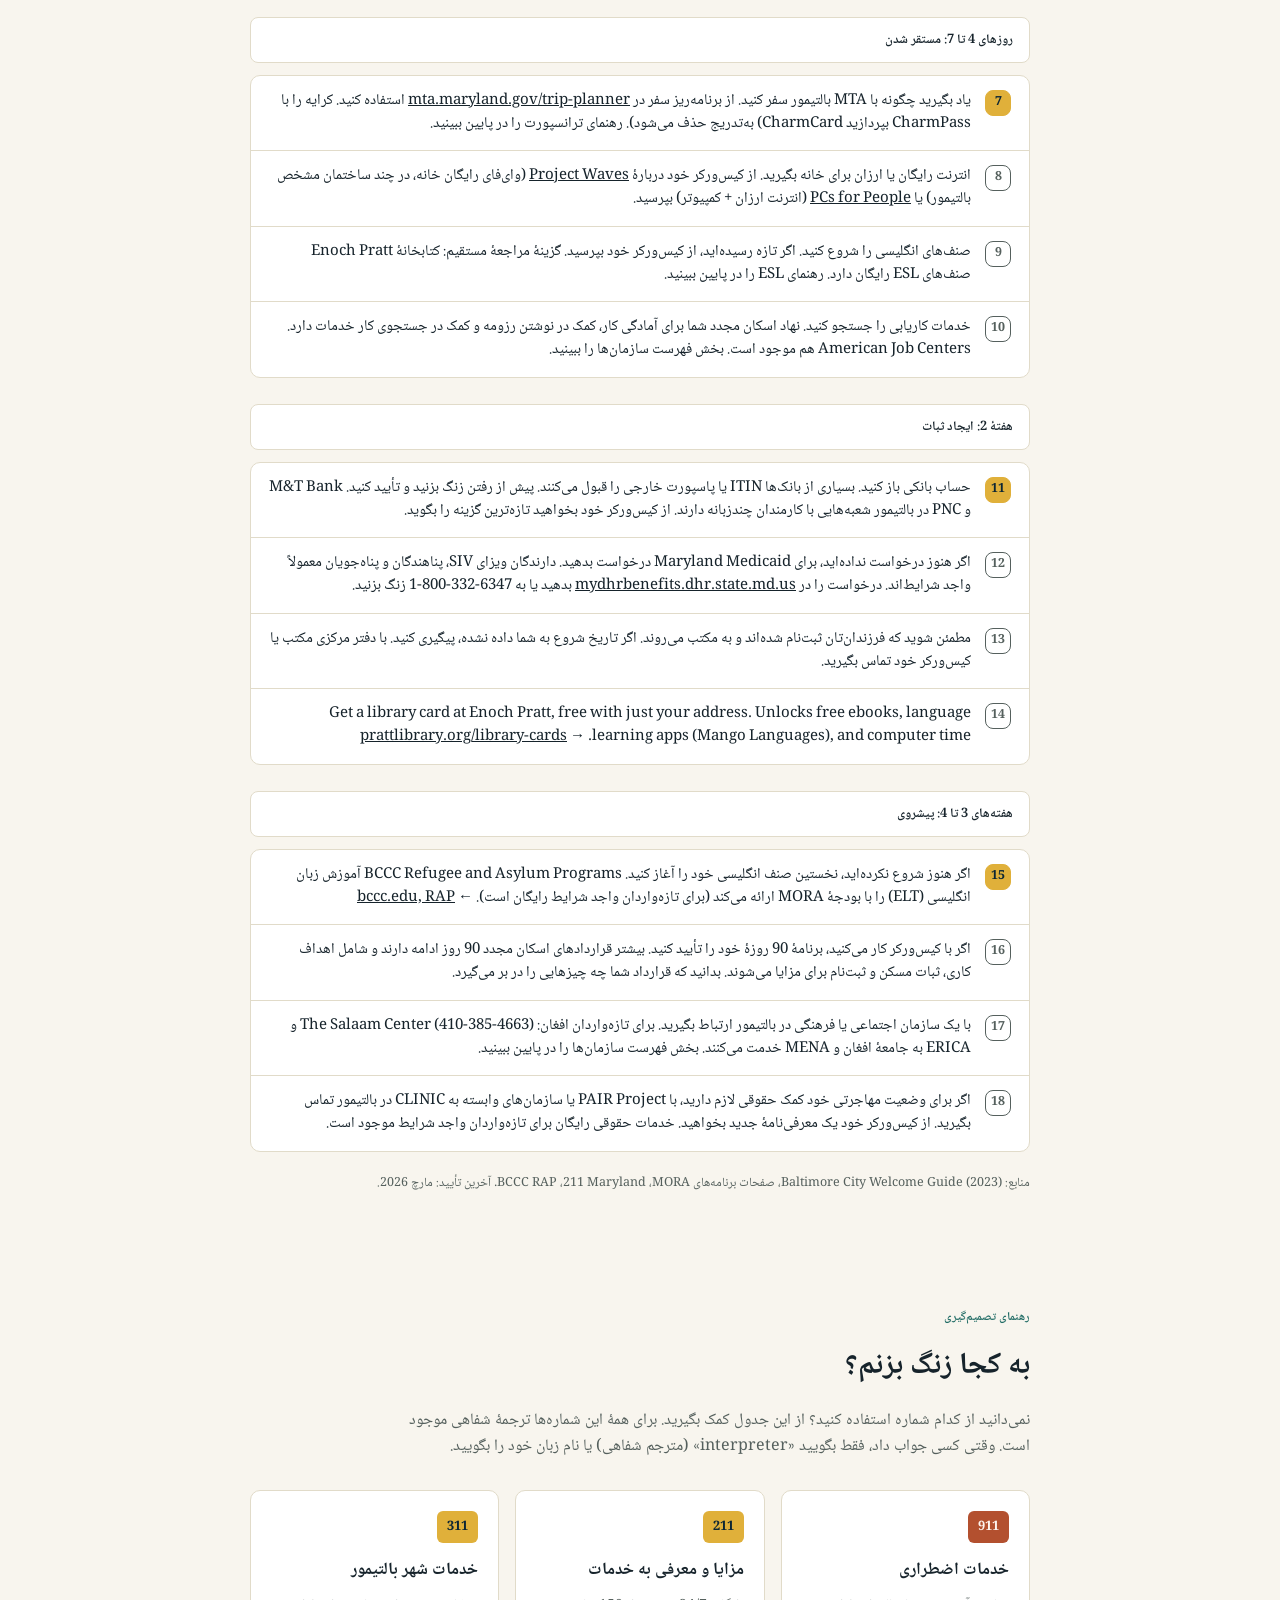
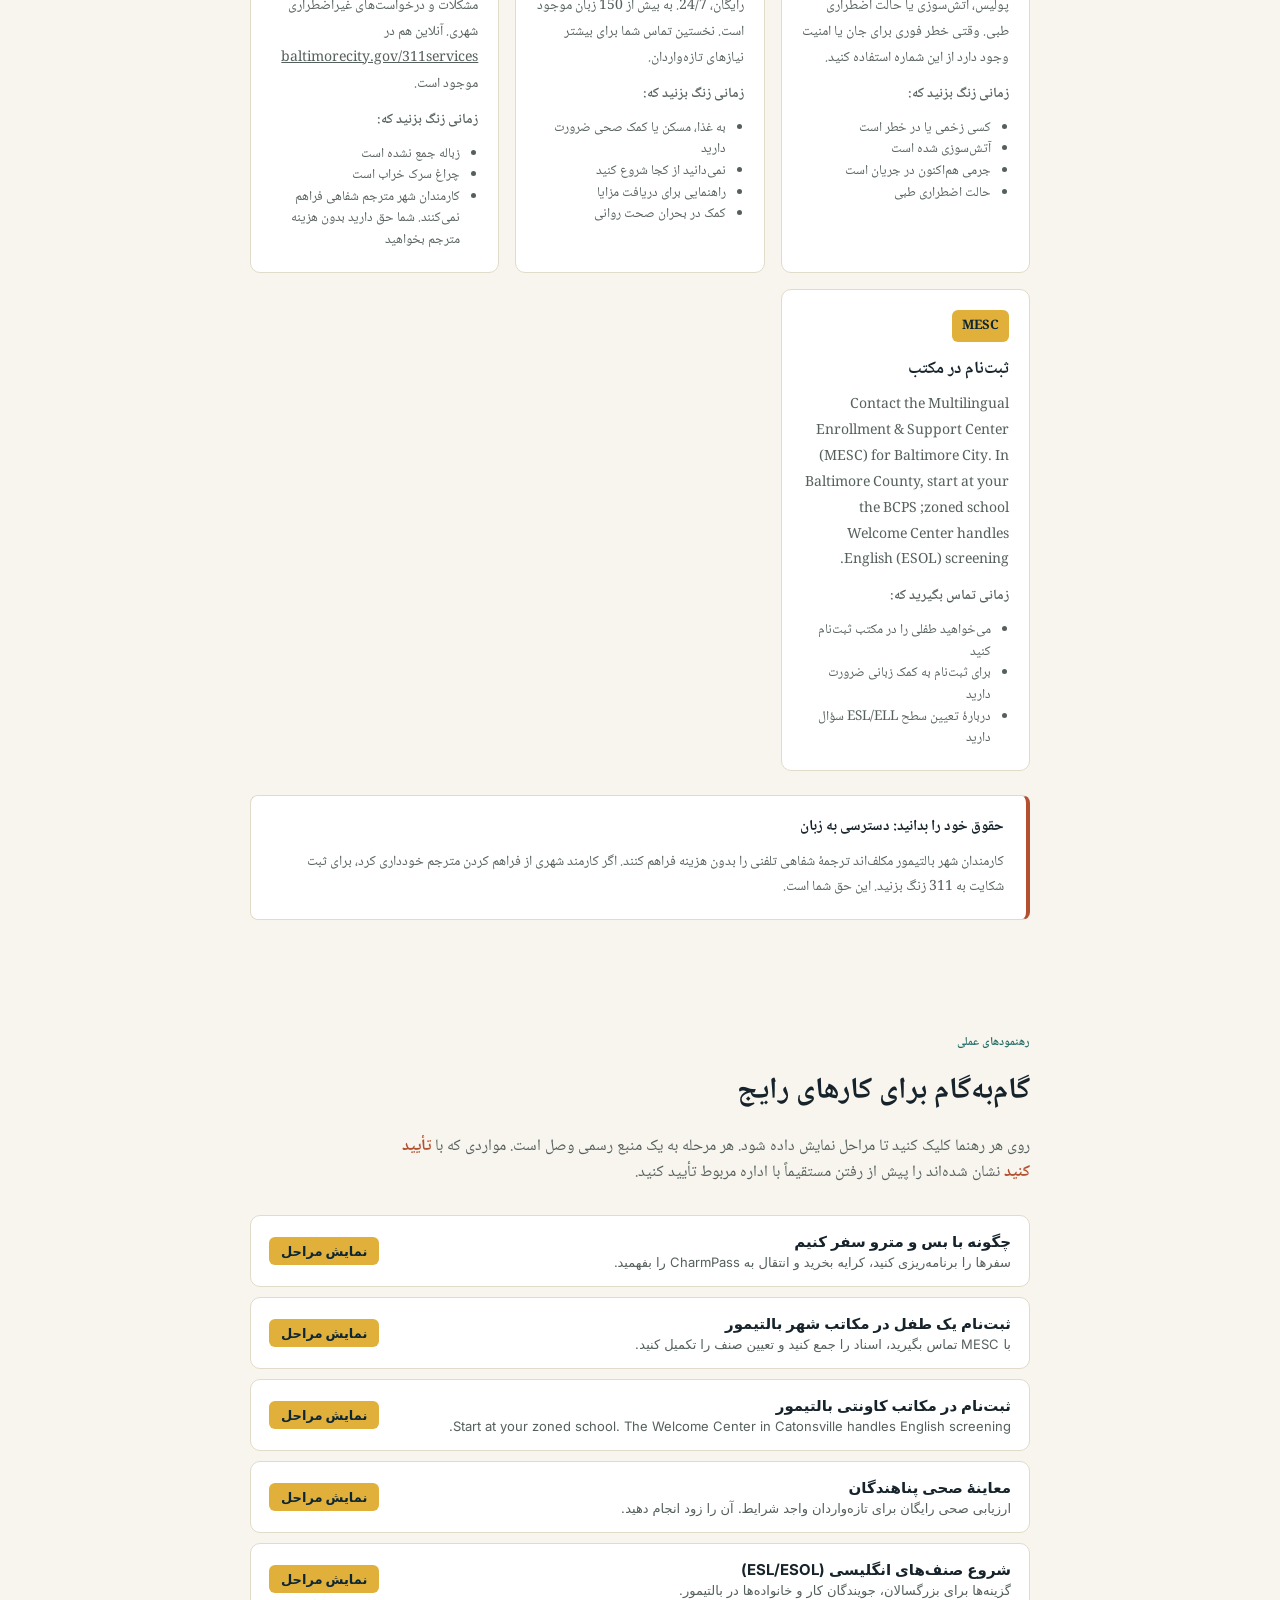
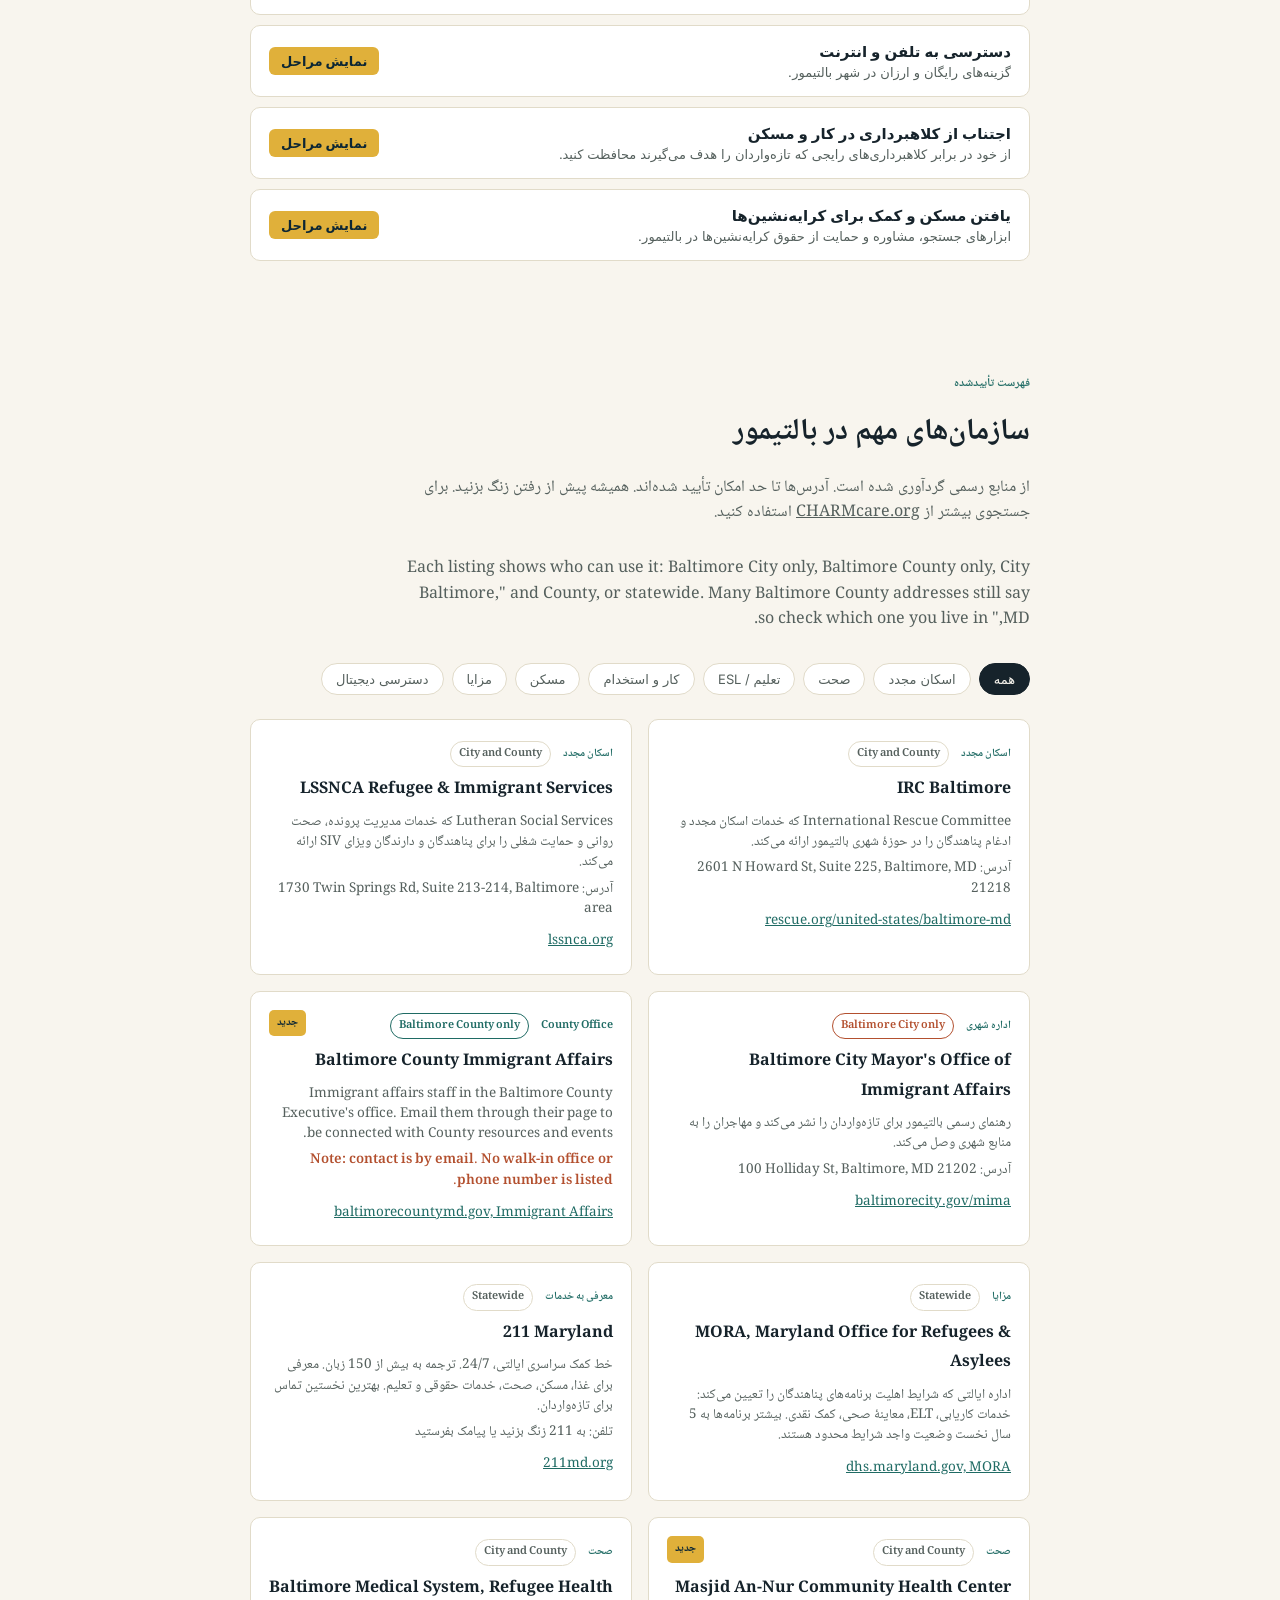
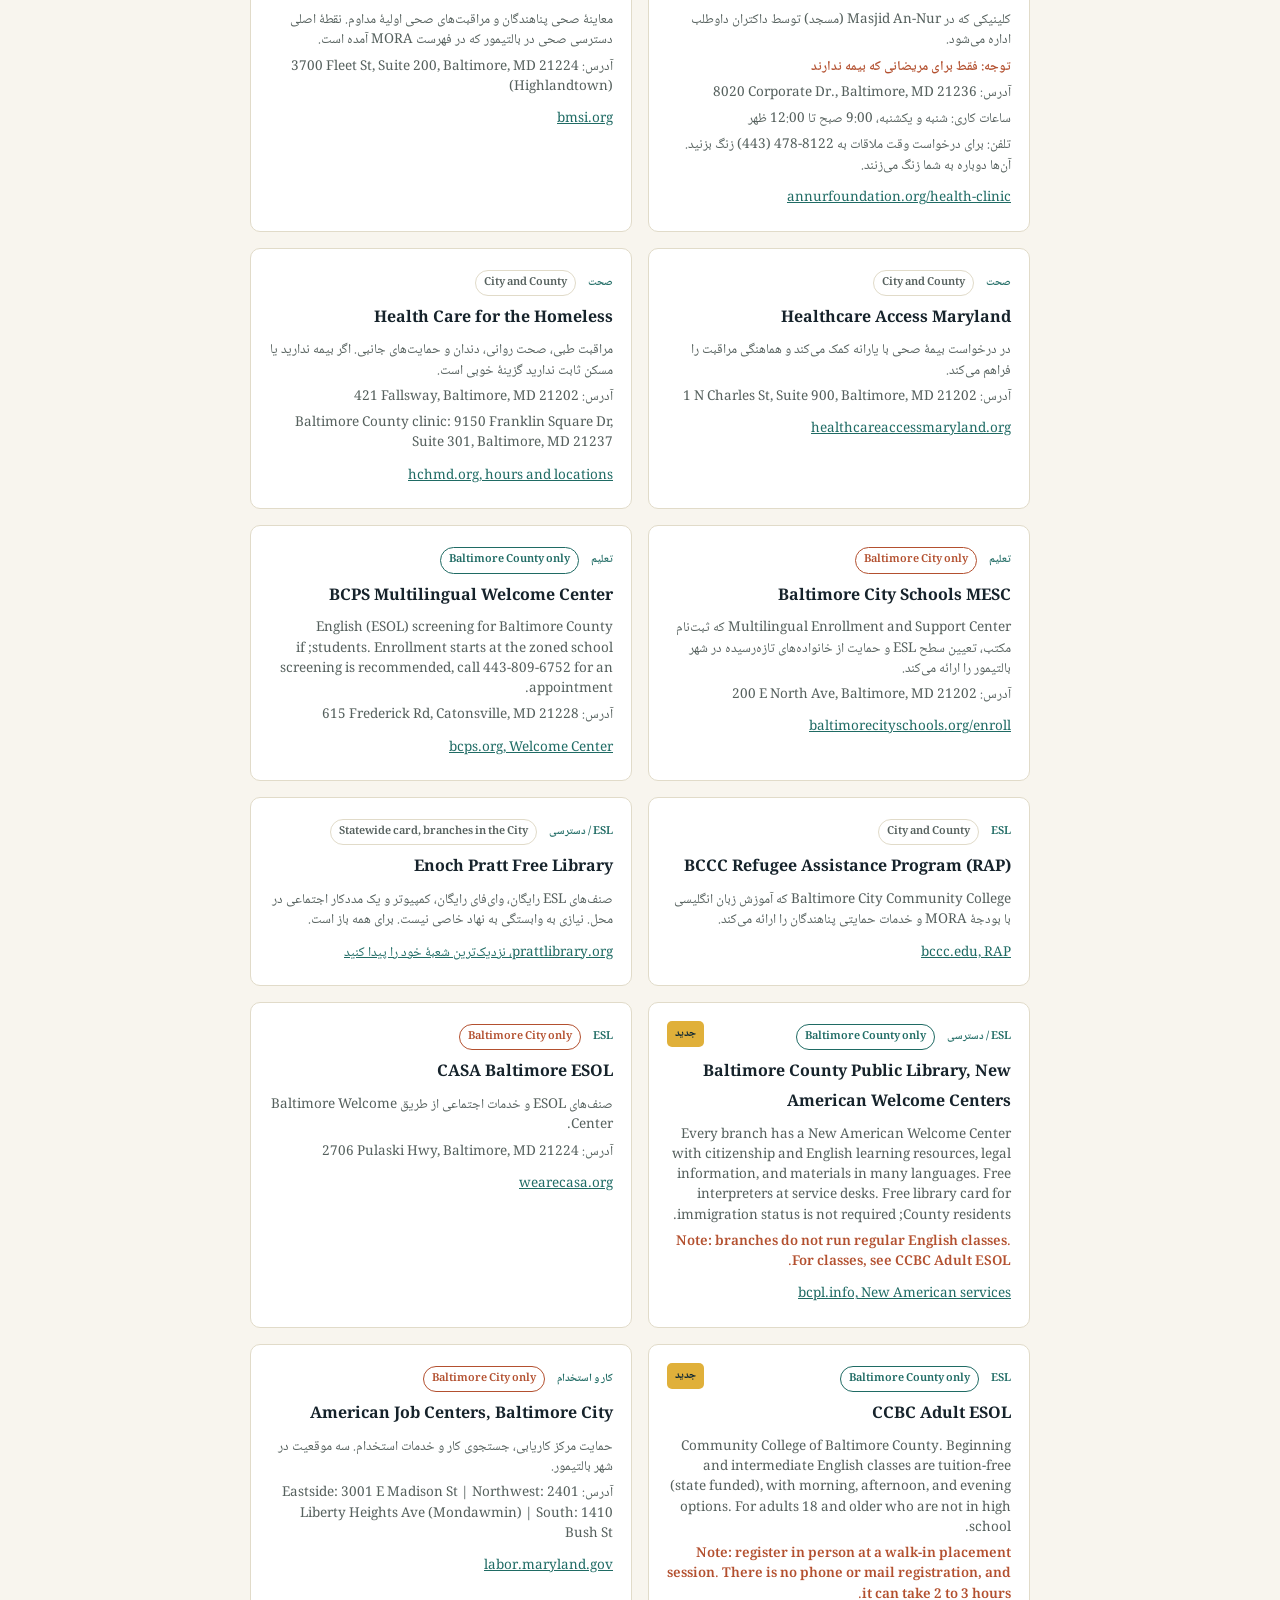
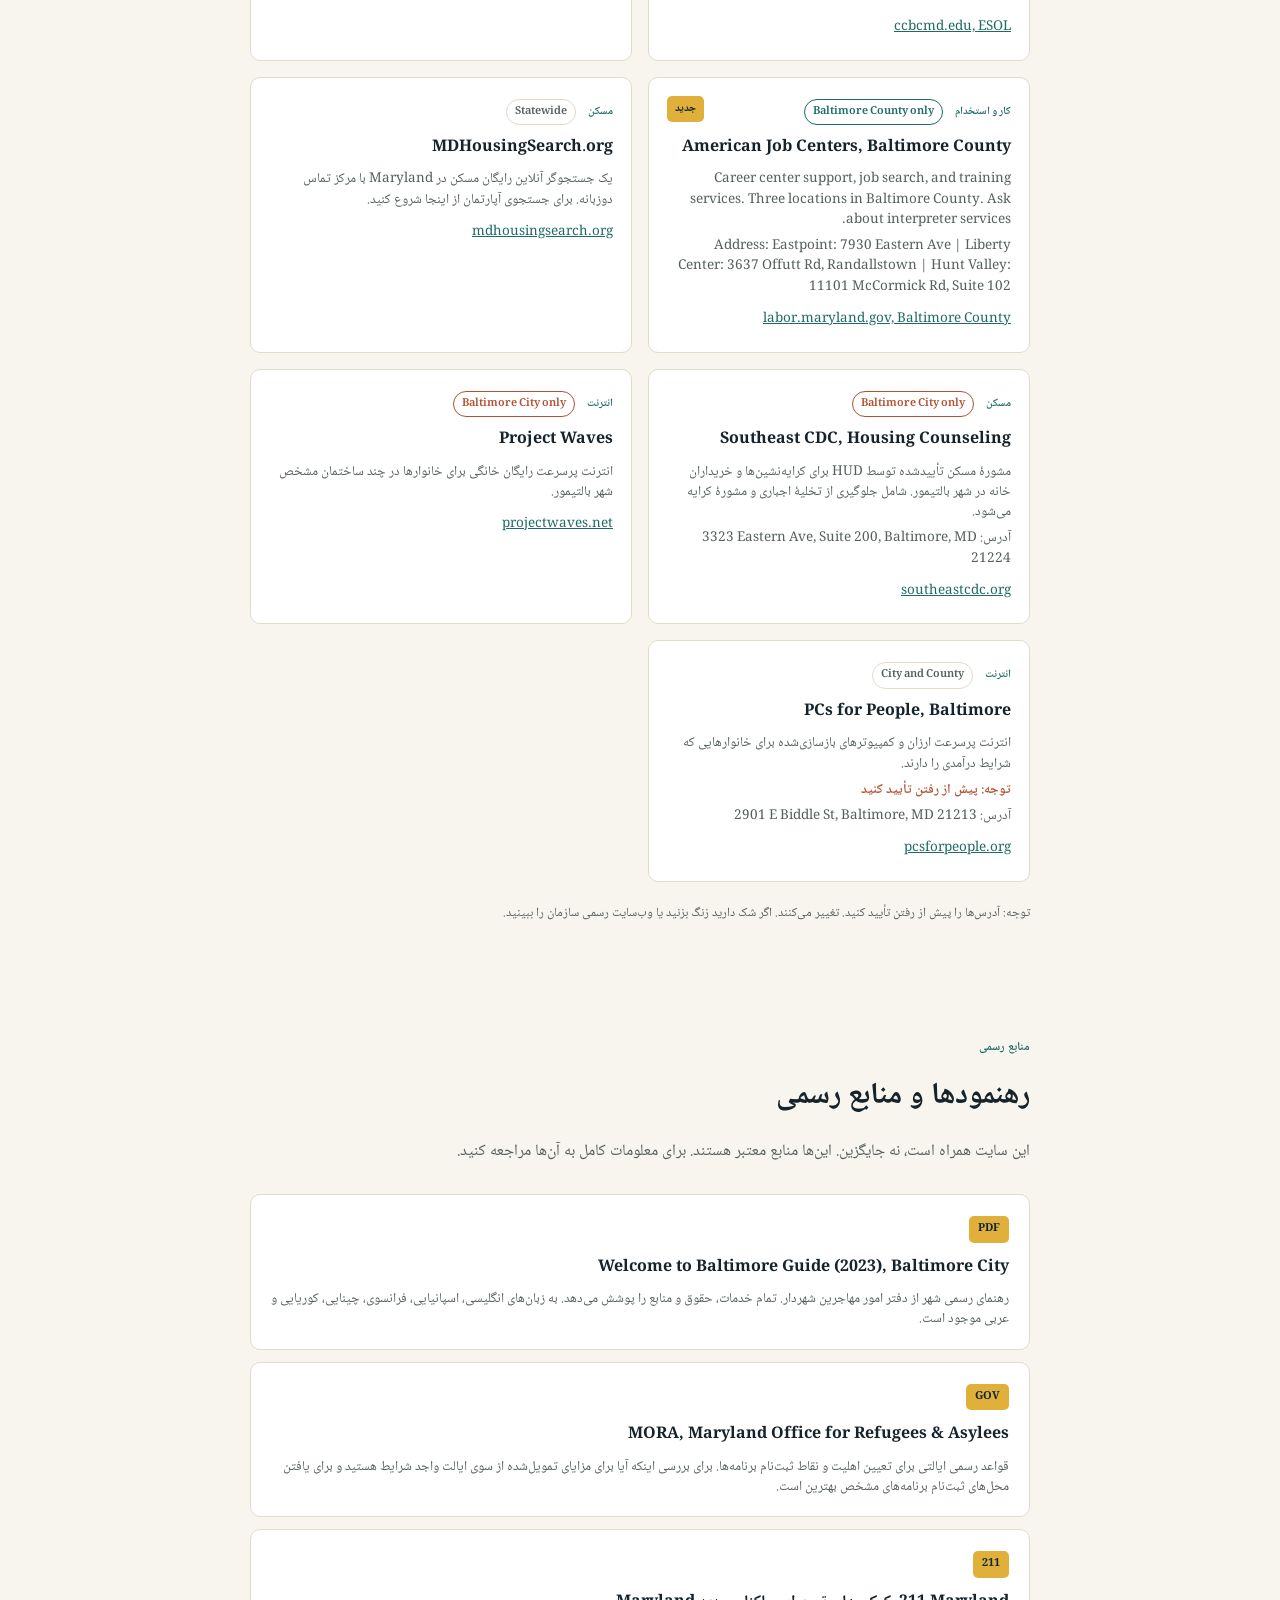
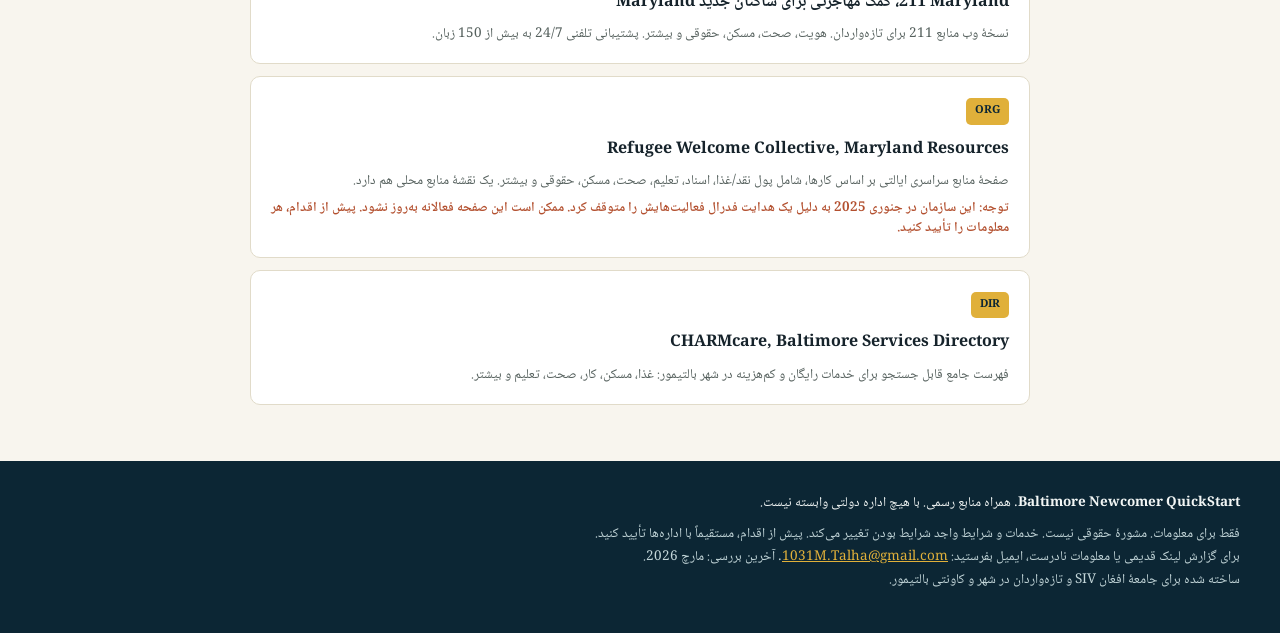
==== commit d181ffe1: "Tag every listing by who can use it and add 4 Baltimore County listings Each directory card now carr" ====
--- a/fa/index.html
+++ b/fa/index.html
@@ -283,6 +283,7 @@
 <p class="eyebrow-label">فهرست تأییدشده</p>
 <h2>سازمان‌های مهم در بالتیمور</h2>
 <p class="section-intro">از منابع رسمی گردآوری شده است. آدرس‌ها تا حد امکان تأیید شده‌اند. همیشه پیش از رفتن زنگ بزنید. برای جستجوی بیشتر از <a href="https://www.charmcare.org"><bdi dir="ltr">CHARMcare.org</bdi></a> استفاده کنید.</p>
+<p class="section-intro"><bdi dir="ltr">Each listing shows who can use it: Baltimore City only, Baltimore County only, City and County, or statewide. Many Baltimore County addresses still say</bdi> "<bdi dir="ltr">Baltimore, MD</bdi>," <bdi dir="ltr">so check which one you live in</bdi>.</p>
 <div class="filter-bar">
 <button class="filter-btn is-active" data-filter="All" type="button">همه</button>
 <button class="filter-btn" data-filter="Resettlement" type="button">اسکان مجدد</button>
@@ -294,42 +295,57 @@
 <button class="filter-btn" data-filter="Digital" type="button">دسترسی دیجیتال</button>
 </div>
 <div class="org-grid">
-<div class="org-card" data-category="Resettlement" data-org="">
+<div class="org-card" data-area="both" data-category="Resettlement" data-org="">
 <span class="org-tag">اسکان مجدد</span>
+<span class="org-area org-area-both"><bdi dir="ltr">City and County</bdi></span>
 <h3><bdi dir="ltr">IRC Baltimore</bdi></h3>
 <p><bdi dir="ltr">International Rescue Committee</bdi> که خدمات اسکان مجدد و ادغام پناهندگان را در حوزهٔ شهری بالتیمور ارائه می‌کند.</p>
 <p class="org-address">آدرس: <bdi dir="ltr">2601 N Howard St, Suite 225, Baltimore, MD 21218</bdi></p>
 <a href="https://www.rescue.org/united-states/baltimore-md"><bdi dir="ltr">rescue.org/united-states/baltimore-md</bdi></a>
 </div>
-<div class="org-card" data-category="Resettlement" data-org="">
+<div class="org-card" data-area="both" data-category="Resettlement" data-org="">
 <span class="org-tag">اسکان مجدد</span>
+<span class="org-area org-area-both"><bdi dir="ltr">City and County</bdi></span>
 <h3><bdi dir="ltr">LSSNCA Refugee &amp; Immigrant Services</bdi></h3>
 <p><bdi dir="ltr">Lutheran Social Services</bdi> که خدمات مدیریت پرونده، صحت روانی و حمایت شغلی را برای پناهندگان و دارندگان ویزای <bdi dir="ltr">SIV</bdi> ارائه می‌کند.</p>
 <p class="org-address">آدرس: <bdi dir="ltr">1730 Twin Springs Rd, Suite 213-214, Baltimore area</bdi></p>
 <a href="https://lssnca.org/programs/refugee-and-immigrant-services/refugee-immigrant.html"><bdi dir="ltr">lssnca.org</bdi></a>
 </div>
-<div class="org-card" data-category="Resettlement" data-org="">
+<div class="org-card" data-area="city" data-category="Resettlement" data-org="">
 <span class="org-tag">اداره شهری</span>
+<span class="org-area org-area-city"><bdi dir="ltr">Baltimore City only</bdi></span>
 <h3><bdi dir="ltr">Baltimore City Mayor's Office of Immigrant Affairs</bdi></h3>
 <p>رهنمای رسمی بالتیمور برای تازه‌واردان را نشر می‌کند و مهاجران را به منابع شهری وصل می‌کند.</p>
 <p class="org-address">آدرس: <bdi dir="ltr">100 Holliday St, Baltimore, MD 21202</bdi></p>
 <a href="https://www.baltimorecity.gov/mima"><bdi dir="ltr">baltimorecity.gov/mima</bdi></a>
 </div>
-<div class="org-card" data-category="Benefits" data-org="">
+<div class="org-card" data-area="county" data-category="Resettlement" data-org="">
+<span class="org-tag"><bdi dir="ltr">County Office</bdi></span>
+<span class="org-area org-area-county"><bdi dir="ltr">Baltimore County only</bdi></span>
+<span class="org-new">جدید</span>
+<h3><bdi dir="ltr">Baltimore County Immigrant Affairs</bdi></h3>
+<p><bdi dir="ltr">Immigrant affairs staff in the Baltimore County Executive's office. Email them through their page to be connected with County resources and events</bdi>.</p>
+<p class="org-note"><bdi dir="ltr">Note: contact is by email. No walk-in office or phone number is listed</bdi>.</p>
+<a href="https://baltimorecountymd.gov/departments/county-executive/immigrant-affairs"><bdi dir="ltr">baltimorecountymd.gov, Immigrant Affairs</bdi></a>
+</div>
+<div class="org-card" data-area="statewide" data-category="Benefits" data-org="">
 <span class="org-tag">مزایا</span>
+<span class="org-area org-area-statewide"><bdi dir="ltr">Statewide</bdi></span>
 <h3><bdi dir="ltr">MORA, Maryland Office for Refugees &amp; Asylees</bdi></h3>
 <p>اداره ایالتی که شرایط اهلیت برنامه‌های پناهندگان را تعیین می‌کند: خدمات کاریابی، <bdi dir="ltr">ELT</bdi>، معاینهٔ صحی، کمک نقدی. بیشتر برنامه‌ها به <bdi dir="ltr">5</bdi> سال نخست وضعیت واجد شرایط محدود هستند.</p>
 <a href="https://dhs.maryland.gov/maryland-office-for-refugees-and-asylees/"><bdi dir="ltr">dhs.maryland.gov, MORA</bdi></a>
 </div>
-<div class="org-card" data-category="Benefits" data-org="">
+<div class="org-card" data-area="statewide" data-category="Benefits" data-org="">
 <span class="org-tag">معرفی به خدمات</span>
+<span class="org-area org-area-statewide"><bdi dir="ltr">Statewide</bdi></span>
 <h3><bdi dir="ltr">211 Maryland</bdi></h3>
 <p>خط کمک سراسری ایالتی، <bdi dir="ltr">24/7</bdi>. ترجمه به بیش از <bdi dir="ltr">150</bdi> زبان. معرفی برای غذا، مسکن، صحت، خدمات حقوقی و تعلیم. بهترین نخستین تماس برای تازه‌واردان.</p>
 <p class="org-address">تلفن: به <bdi dir="ltr">211</bdi> زنگ بزنید یا پیامک بفرستید</p>
 <a href="https://211md.org/resources/new-to-the-us-and-maryland/"><bdi dir="ltr">211md.org</bdi></a>
 </div>
-<div class="org-card" data-category="Health" data-org="">
+<div class="org-card" data-area="both" data-category="Health" data-org="">
 <span class="org-tag">صحت</span>
+<span class="org-area org-area-both"><bdi dir="ltr">City and County</bdi></span>
 <span class="org-new">جدید</span>
 <h3><bdi dir="ltr">Masjid An-Nur Community Health Center</bdi></h3>
 <p>کلینیکی که در <bdi dir="ltr">Masjid An-Nur</bdi> (مسجد) توسط داکتران داوطلب اداره می‌شود.</p>
@@ -339,87 +355,129 @@
 <p class="org-address">تلفن: برای درخواست وقت ملاقات به <bdi dir="ltr" style="white-space:nowrap">(443) 478-8122</bdi> زنگ بزنید. آن‌ها دوباره به شما زنگ می‌زنند.</p>
 <a href="https://annurfoundation.org/health-clinic"><bdi dir="ltr">annurfoundation.org/health-clinic</bdi></a>
 </div>
-<div class="org-card" data-category="Health" data-org="">
+<div class="org-card" data-area="both" data-category="Health" data-org="">
 <span class="org-tag">صحت</span>
+<span class="org-area org-area-both"><bdi dir="ltr">City and County</bdi></span>
 <h3><bdi dir="ltr">Baltimore Medical System, Refugee Health</bdi></h3>
 <p>معاینهٔ صحی پناهندگان و مراقبت‌های صحی اولیهٔ مداوم. نقطهٔ اصلی دسترسی صحی در بالتیمور که در فهرست <bdi dir="ltr">MORA</bdi> آمده است.</p>
 <p class="org-address">آدرس: <bdi dir="ltr">3700 Fleet St, Suite 200, Baltimore, MD 21224 (Highlandtown)</bdi></p>
 <a href="https://bmsi.org/our-programs/the-refugee-health-program/"><bdi dir="ltr">bmsi.org</bdi></a>
 </div>
-<div class="org-card" data-category="Health" data-org="">
+<div class="org-card" data-area="both" data-category="Health" data-org="">
 <span class="org-tag">صحت</span>
+<span class="org-area org-area-both"><bdi dir="ltr">City and County</bdi></span>
 <h3><bdi dir="ltr">Healthcare Access Maryland</bdi></h3>
 <p>در درخواست بیمهٔ صحی با یارانه کمک می‌کند و هماهنگی مراقبت را فراهم می‌کند.</p>
 <p class="org-address">آدرس: <bdi dir="ltr">1 N Charles St, Suite 900, Baltimore, MD 21202</bdi></p>
 <a href="https://www.healthcareaccessmaryland.org"><bdi dir="ltr">healthcareaccessmaryland.org</bdi></a>
 </div>
-<div class="org-card" data-category="Health" data-org="">
+<div class="org-card" data-area="both" data-category="Health" data-org="">
 <span class="org-tag">صحت</span>
+<span class="org-area org-area-both"><bdi dir="ltr">City and County</bdi></span>
 <h3><bdi dir="ltr">Health Care for the Homeless</bdi></h3>
 <p>مراقبت طبی، صحت روانی، دندان و حمایت‌های جانبی. اگر بیمه ندارید یا مسکن ثابت ندارید گزینهٔ خوبی است.</p>
 <p class="org-address">آدرس: <bdi dir="ltr">421 Fallsway, Baltimore, MD 21202</bdi></p>
-</div>
-<div class="org-card" data-category="Education" data-org="">
+<p class="org-address"><bdi dir="ltr">Baltimore County clinic: 9150 Franklin Square Dr, Suite 301, Baltimore, MD 21237</bdi></p>
+<a href="https://www.hchmd.org/hours-and-locations"><bdi dir="ltr">hchmd.org, hours and locations</bdi></a>
+</div>
+<div class="org-card" data-area="city" data-category="Education" data-org="">
 <span class="org-tag">تعلیم</span>
+<span class="org-area org-area-city"><bdi dir="ltr">Baltimore City only</bdi></span>
 <h3><bdi dir="ltr">Baltimore City Schools MESC</bdi></h3>
 <p><bdi dir="ltr">Multilingual Enrollment and Support Center</bdi> که ثبت‌نام مکتب، تعیین سطح <bdi dir="ltr">ESL</bdi> و حمایت از خانواده‌های تازه‌رسیده در شهر بالتیمور را ارائه می‌کند.</p>
 <p class="org-address">آدرس: <bdi dir="ltr">200 E North Ave, Baltimore, MD 21202</bdi></p>
 <a href="https://www.baltimorecityschools.org/enroll"><bdi dir="ltr">baltimorecityschools.org/enroll</bdi></a>
 </div>
-<div class="org-card" data-category="Education" data-org="">
+<div class="org-card" data-area="county" data-category="Education" data-org="">
 <span class="org-tag">تعلیم</span>
+<span class="org-area org-area-county"><bdi dir="ltr">Baltimore County only</bdi></span>
 <h3><bdi dir="ltr">BCPS Multilingual Welcome Center</bdi></h3>
 <p><bdi dir="ltr">English (ESOL) screening for Baltimore County students. Enrollment starts at the zoned school</bdi>; <bdi dir="ltr">if screening is recommended, call 443-809-6752 for an appointment</bdi>.</p>
 <p class="org-address">آدرس: <bdi dir="ltr">615 Frederick Rd, Catonsville, MD 21228</bdi></p>
 <a href="https://www.bcps.org/curriculum/academics/esol_and_world_languages/esol/esol_welcome_center"><bdi dir="ltr">bcps.org, Welcome Center</bdi></a>
 </div>
-<div class="org-card" data-category="Education" data-org="">
+<div class="org-card" data-area="both" data-category="Education" data-org="">
 <span class="org-tag"><bdi dir="ltr">ESL</bdi></span>
+<span class="org-area org-area-both"><bdi dir="ltr">City and County</bdi></span>
 <h3><bdi dir="ltr">BCCC Refugee Assistance Program (RAP)</bdi></h3>
 <p><bdi dir="ltr">Baltimore City Community College</bdi> که آموزش زبان انگلیسی با بودجهٔ <bdi dir="ltr">MORA</bdi> و خدمات حمایتی پناهندگان را ارائه می‌کند.</p>
 <a href="https://www.bccc.edu/academics/english-language-services-basic-skills/refugee-assistance-program-rap"><bdi dir="ltr">bccc.edu, RAP</bdi></a>
 </div>
-<div class="org-card" data-category="Education" data-org="">
+<div class="org-card" data-area="statewide" data-category="Education" data-org="">
 <span class="org-tag"><bdi dir="ltr">ESL</bdi> / دسترسی</span>
+<span class="org-area org-area-statewide"><bdi dir="ltr">Statewide card, branches in the City</bdi></span>
 <h3><bdi dir="ltr">Enoch Pratt Free Library</bdi></h3>
 <p>صنف‌های <bdi dir="ltr">ESL</bdi> رایگان، وای‌فای رایگان، کمپیوتر و یک مددکار اجتماعی در محل. نیازی به وابستگی به نهاد خاصی نیست. برای همه باز است.</p>
 <a href="https://www.prattlibrary.org"><bdi dir="ltr">prattlibrary.org</bdi>، نزدیک‌ترین شعبهٔ خود را پیدا کنید</a>
 </div>
-<div class="org-card" data-category="Education" data-org="">
+<div class="org-card" data-area="county" data-category="Education" data-org="">
+<span class="org-tag"><bdi dir="ltr">ESL</bdi> / دسترسی</span>
+<span class="org-area org-area-county"><bdi dir="ltr">Baltimore County only</bdi></span>
+<span class="org-new">جدید</span>
+<h3><bdi dir="ltr">Baltimore County Public Library, New American Welcome Centers</bdi></h3>
+<p><bdi dir="ltr">Every branch has a New American Welcome Center with citizenship and English learning resources, legal information, and materials in many languages. Free interpreters at service desks. Free library card for County residents</bdi>; <bdi dir="ltr">immigration status is not required</bdi>.</p>
+<p class="org-note"><bdi dir="ltr">Note: branches do not run regular English classes. For classes, see CCBC Adult ESOL</bdi>.</p>
+<a href="https://bcpl.info/services/new-american-services"><bdi dir="ltr">bcpl.info, New American services</bdi></a>
+</div>
+<div class="org-card" data-area="city" data-category="Education" data-org="">
 <span class="org-tag"><bdi dir="ltr">ESL</bdi></span>
+<span class="org-area org-area-city"><bdi dir="ltr">Baltimore City only</bdi></span>
 <h3><bdi dir="ltr">CASA Baltimore ESOL</bdi></h3>
 <p>صنف‌های <bdi dir="ltr">ESOL</bdi> و خدمات اجتماعی از طریق <bdi dir="ltr">Baltimore Welcome Center</bdi>.</p>
 <p class="org-address">آدرس: <bdi dir="ltr">2706 Pulaski Hwy, Baltimore, MD 21224</bdi></p>
 <a href="https://wearecasa.org/esol-classes-in-baltimore/"><bdi dir="ltr">wearecasa.org</bdi></a>
 </div>
-<div class="org-card" data-category="Employment" data-org="">
+<div class="org-card" data-area="county" data-category="Education" data-org="">
+<span class="org-tag"><bdi dir="ltr">ESL</bdi></span>
+<span class="org-area org-area-county"><bdi dir="ltr">Baltimore County only</bdi></span>
+<span class="org-new">جدید</span>
+<h3><bdi dir="ltr">CCBC Adult ESOL</bdi></h3>
+<p><bdi dir="ltr">Community College of Baltimore County. Beginning and intermediate English classes are tuition-free (state funded), with morning, afternoon, and evening options. For adults 18 and older who are not in high school</bdi>.</p>
+<p class="org-note"><bdi dir="ltr">Note: register in person at a walk-in placement session. There is no phone or mail registration, and it can take 2 to 3 hours</bdi>.</p>
+<a href="https://www.ccbcmd.edu/Programs-and-Courses/Continuing-Education/Adult-Education/ESOL/index.html"><bdi dir="ltr">ccbcmd.edu, ESOL</bdi></a>
+</div>
+<div class="org-card" data-area="city" data-category="Employment" data-org="">
 <span class="org-tag">کار و استخدام</span>
+<span class="org-area org-area-city"><bdi dir="ltr">Baltimore City only</bdi></span>
 <h3><bdi dir="ltr">American Job Centers, Baltimore City</bdi></h3>
 <p>حمایت مرکز کاریابی، جستجوی کار و خدمات استخدام. سه موقعیت در شهر بالتیمور.</p>
 <p class="org-address">آدرس: <bdi dir="ltr">Eastside: 3001 E Madison St | Northwest: 2401 Liberty Heights Ave (Mondawmin) | South: 1410 Bush St</bdi></p>
 <a href="https://labor.maryland.gov/county/bacity/"><bdi dir="ltr">labor.maryland.gov</bdi></a>
 </div>
-<div class="org-card" data-category="Housing" data-org="">
+<div class="org-card" data-area="county" data-category="Employment" data-org="">
+<span class="org-tag">کار و استخدام</span>
+<span class="org-area org-area-county"><bdi dir="ltr">Baltimore County only</bdi></span>
+<span class="org-new">جدید</span>
+<h3><bdi dir="ltr">American Job Centers, Baltimore County</bdi></h3>
+<p><bdi dir="ltr">Career center support, job search, and training services. Three locations in Baltimore County. Ask about interpreter services</bdi>.</p>
+<p class="org-address"><bdi dir="ltr">Address: Eastpoint: 7930 Eastern Ave | Liberty Center: 3637 Offutt Rd, Randallstown | Hunt Valley: 11101 McCormick Rd, Suite 102</bdi></p>
+<a href="https://labor.maryland.gov/county/baco/"><bdi dir="ltr">labor.maryland.gov, Baltimore County</bdi></a>
+</div>
+<div class="org-card" data-area="statewide" data-category="Housing" data-org="">
 <span class="org-tag">مسکن</span>
+<span class="org-area org-area-statewide"><bdi dir="ltr">Statewide</bdi></span>
 <h3><bdi dir="ltr">MDHousingSearch.org</bdi></h3>
 <p>یک جستجوگر آنلاین رایگان مسکن در <bdi dir="ltr">Maryland</bdi> با مرکز تماس دوزبانه. برای جستجوی آپارتمان از اینجا شروع کنید.</p>
 <a href="https://www.mdhousingsearch.org"><bdi dir="ltr">mdhousingsearch.org</bdi></a>
 </div>
-<div class="org-card" data-category="Housing" data-org="">
+<div class="org-card" data-area="city" data-category="Housing" data-org="">
 <span class="org-tag">مسکن</span>
+<span class="org-area org-area-city"><bdi dir="ltr">Baltimore City only</bdi></span>
 <h3><bdi dir="ltr">Southeast CDC, Housing Counseling</bdi></h3>
 <p>مشورهٔ مسکن تأییدشده توسط <bdi dir="ltr">HUD</bdi> برای کرایه‌نشین‌ها و خریداران خانه در شهر بالتیمور. شامل جلوگیری از تخلیهٔ اجباری و مشورهٔ کرایه می‌شود.</p>
 <p class="org-address">آدرس: <bdi dir="ltr">3323 Eastern Ave, Suite 200, Baltimore, MD 21224</bdi></p>
 <a href="https://www.southeastcdc.org/housing-counseling/"><bdi dir="ltr">southeastcdc.org</bdi></a>
 </div>
-<div class="org-card" data-category="Digital" data-org="">
+<div class="org-card" data-area="city" data-category="Digital" data-org="">
 <span class="org-tag">انترنت</span>
+<span class="org-area org-area-city"><bdi dir="ltr">Baltimore City only</bdi></span>
 <h3><bdi dir="ltr">Project Waves</bdi></h3>
 <p>انترنت پرسرعت رایگان خانگی برای خانوارها در چند ساختمان مشخص شهر بالتیمور.</p>
 <a href="https://www.projectwaves.net/waves-home-internet"><bdi dir="ltr">projectwaves.net</bdi></a>
 </div>
-<div class="org-card" data-category="Digital" data-org="">
+<div class="org-card" data-area="both" data-category="Digital" data-org="">
 <span class="org-tag">انترنت</span>
+<span class="org-area org-area-both"><bdi dir="ltr">City and County</bdi></span>
 <h3><bdi dir="ltr">PCs for People, Baltimore</bdi></h3>
 <p>انترنت پرسرعت ارزان و کمپیوترهای بازسازی‌شده برای خانوارهایی که شرایط درآمدی را دارند.</p>
 <p class="org-note">توجه: پیش از رفتن تأیید کنید</p>
--- a/styles.css
+++ b/styles.css
@@ -454,6 +454,21 @@
   border-radius: 5px;
 }
 
+/* Who can use a listing: City, County, both, or statewide */
+.org-area {
+  display: inline-block;
+  font-size: 11px;
+  font-weight: 600;
+  margin: 0 0 8px 8px;
+  padding: 2px 8px;
+  border-radius: 999px;
+  border: 1px solid var(--paper-border);
+  color: var(--paper-muted);
+}
+.org-area-city { border-color: var(--accent-2-text); color: var(--accent-2-text); }
+.org-area-county { border-color: var(--eyebrow); color: var(--eyebrow); }
+[dir="rtl"] .org-area { margin: 0 8px 8px 0; }
+
 .org-card h3 { font-size: 16px; margin-bottom: 8px; }
 .org-card p { font-size: 13.5px; color: var(--paper-muted); margin-bottom: 6px; line-height: 1.5; }
 .org-note { color: var(--accent-2-text) !important; font-weight: 600; }
